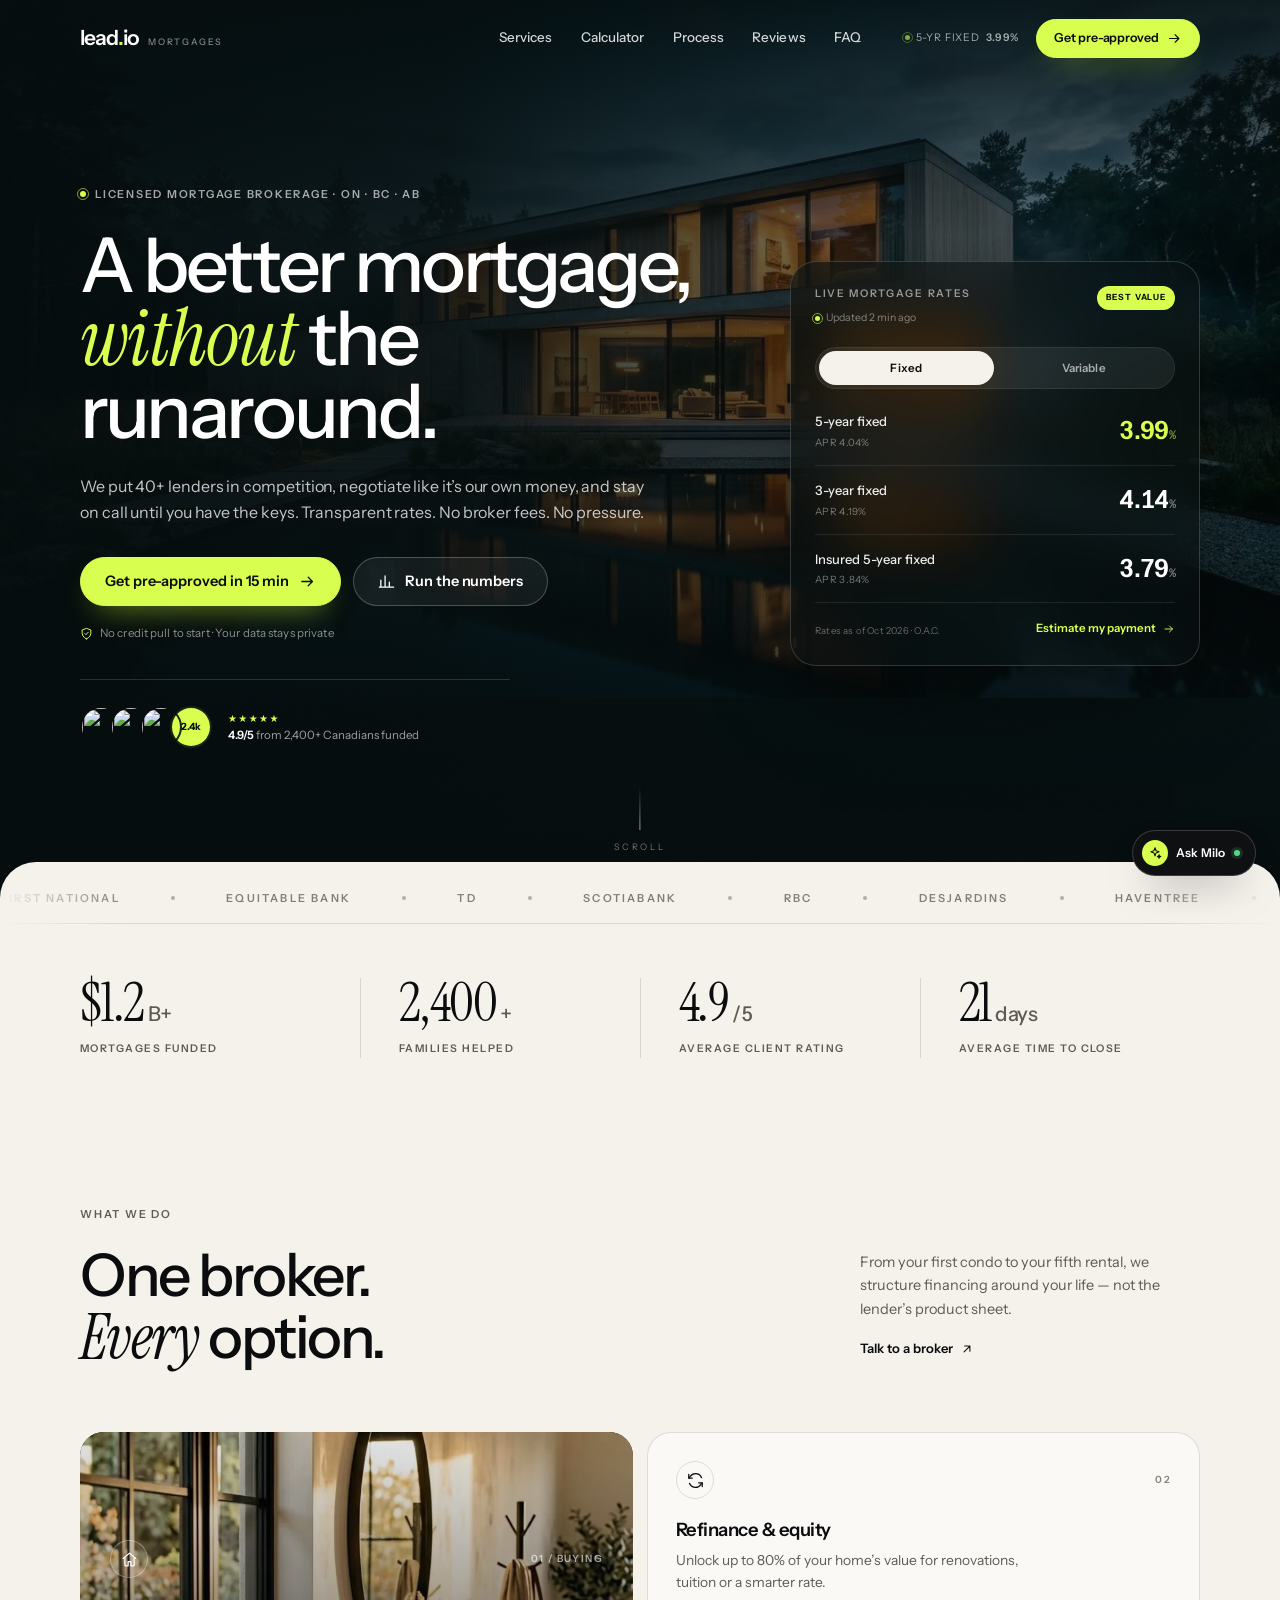
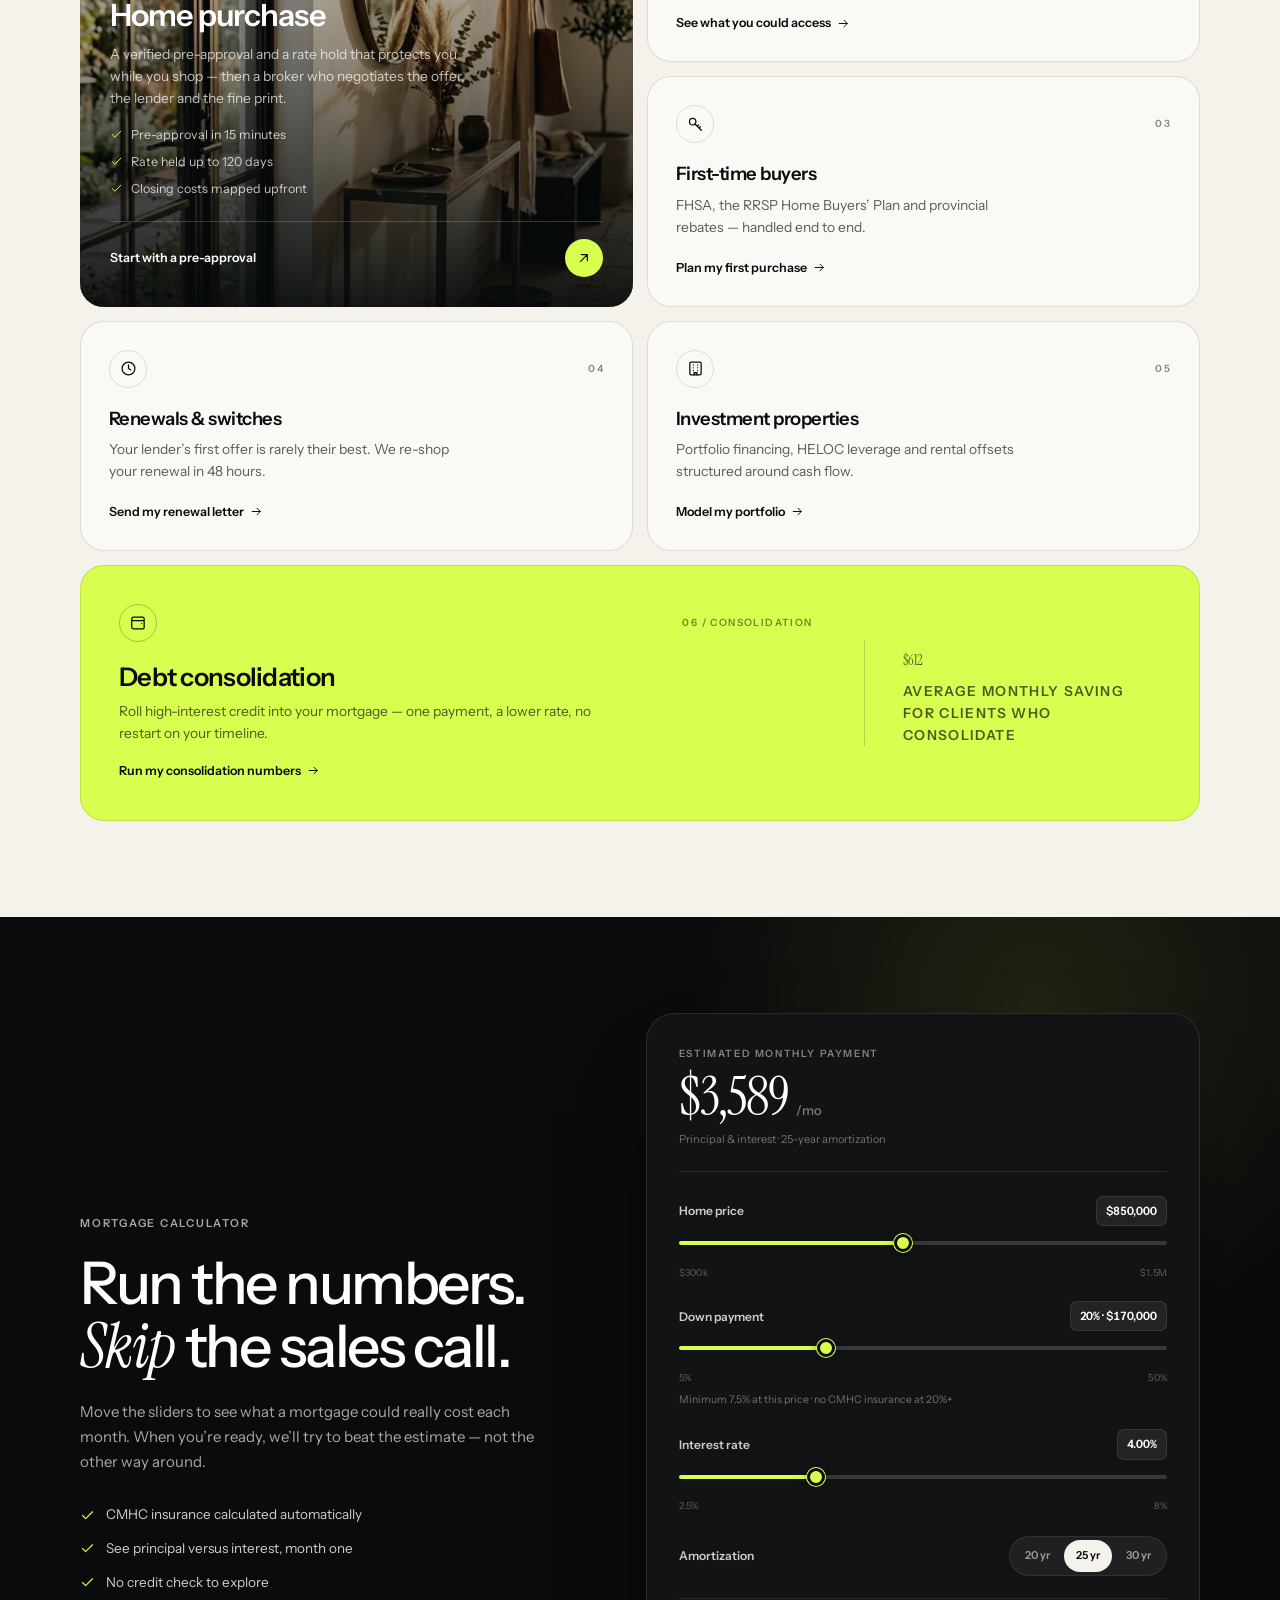
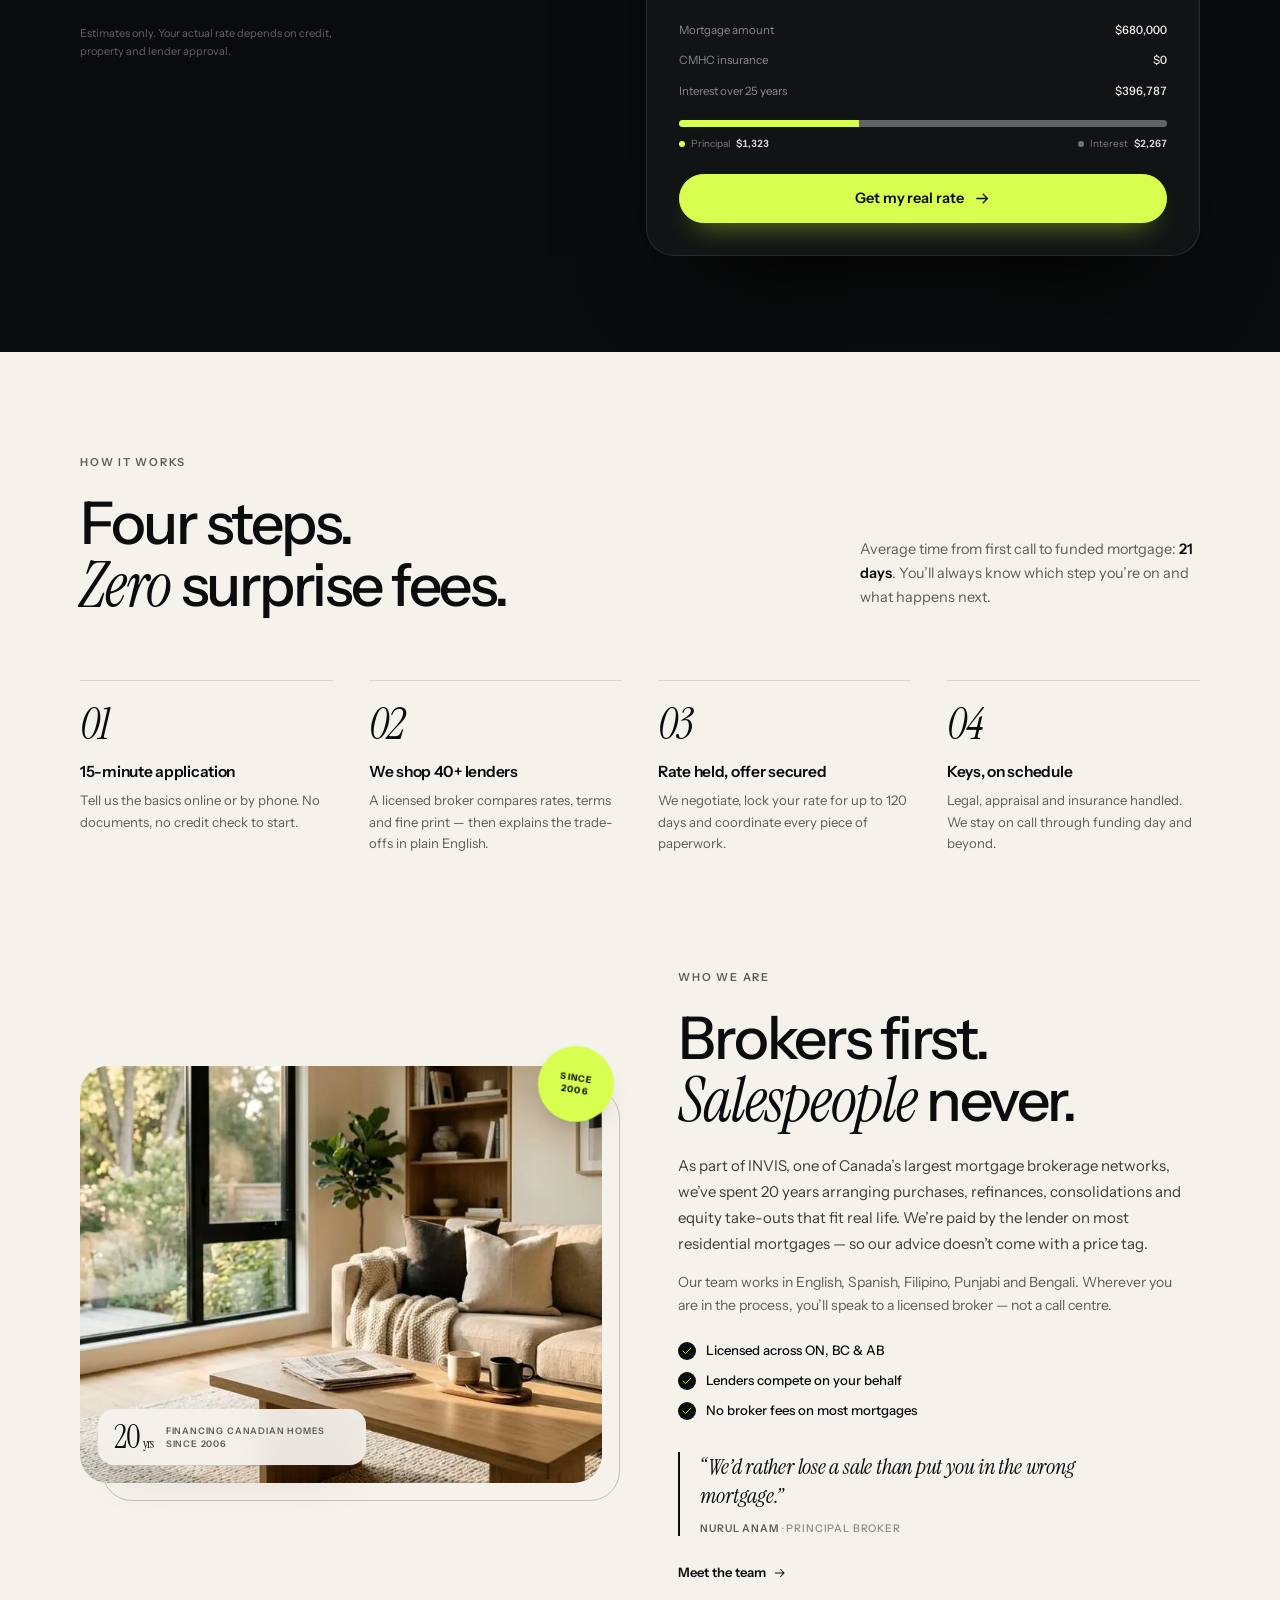
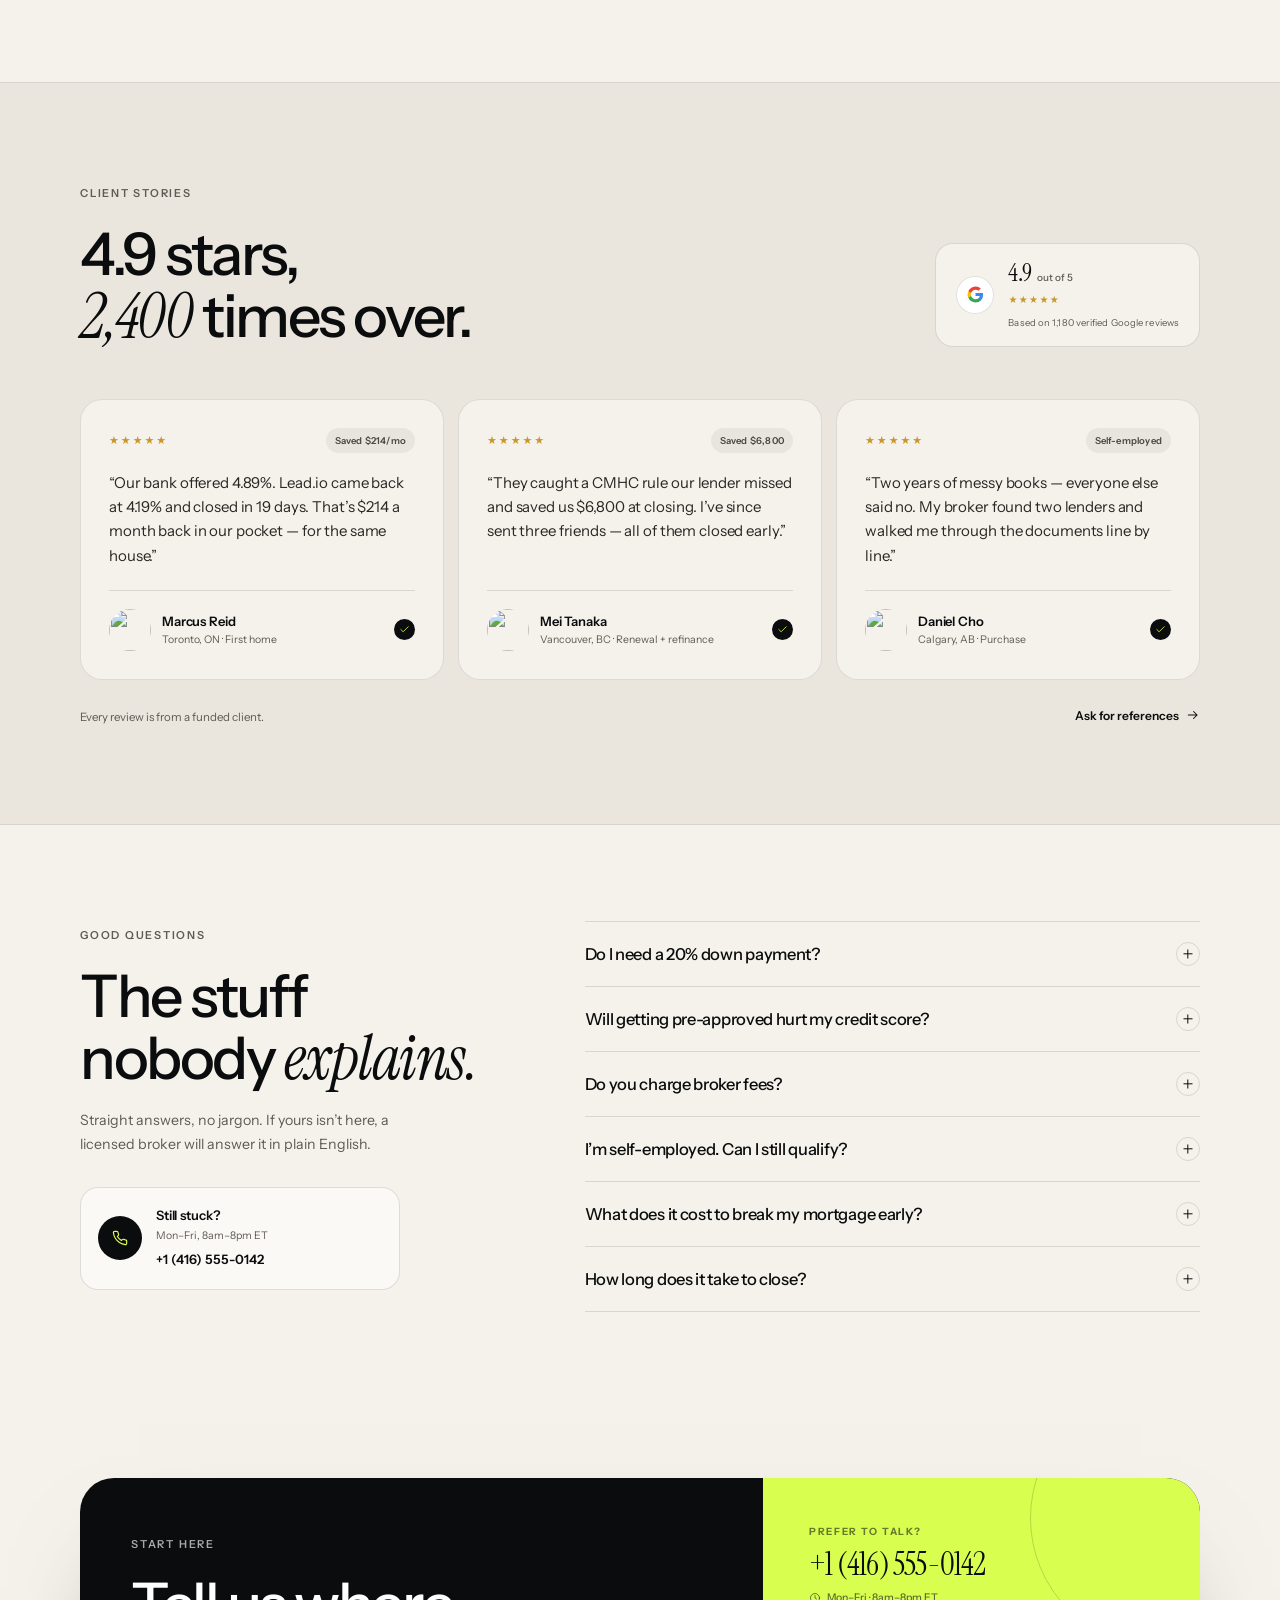
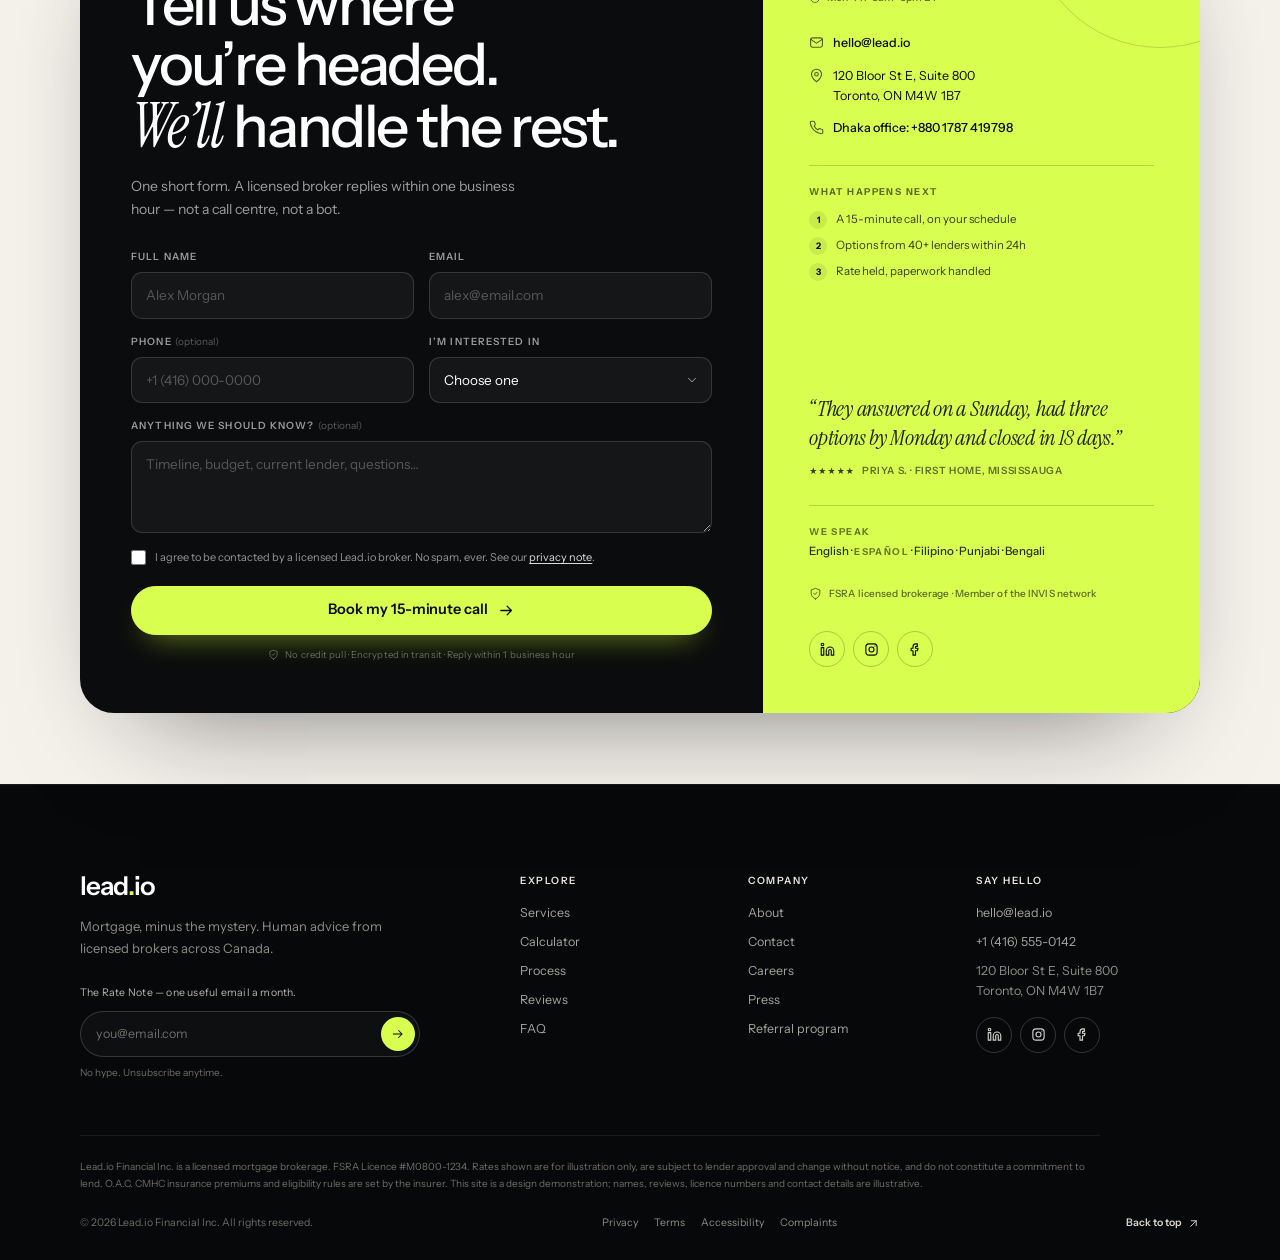
==== index.html @ e220468b "Redesign landing page for 2026 and rewrite content Rebuild the mortgage landing page from scratch, r" ====
<!DOCTYPE html>
<html lang="en-CA" class="no-js">
  <head>
    <meta charset="utf-8">
    <meta name="viewport" content="width=device-width, initial-scale=1, viewport-fit=cover">
    <meta name="color-scheme" content="light">
    <title>Lead.io — Mortgage, minus the mystery | Licensed Canadian Mortgage Brokers</title>
    <meta name="description" content="Compare 40+ lenders in minutes. Transparent mortgage rates from 3.79%, 15-minute pre-approvals and licensed brokers who actually answer the phone. O.A.C.">
    <meta name="author" content="Nurul Anam">
    <meta name="theme-color" content="#0B0C0D">
    <link rel="canonical" href="https://lead.io/">

    <meta property="og:type" content="website">
    <meta property="og:site_name" content="Lead.io">
    <meta property="og:title" content="Lead.io — Mortgage, minus the mystery">
    <meta property="og:description" content="Transparent rates, 15-minute pre-approvals and a real human on call. Compare 40+ Canadian lenders with Lead.io.">
    <meta property="og:url" content="https://lead.io/">
    <meta property="og:image" content="https://lead.io/assets/img/hero-home.jpg">
    <meta property="og:image:alt" content="A modern home at dusk, glowing from within">
    <meta property="og:locale" content="en_CA">
    <meta name="twitter:card" content="summary_large_image">
    <meta name="twitter:title" content="Lead.io — Mortgage, minus the mystery">
    <meta name="twitter:description" content="Transparent rates, 15-minute pre-approvals and a real human on call.">
    <meta name="twitter:image" content="https://lead.io/assets/img/hero-home.jpg">

    <link rel="icon" href="assets/img/favicon.svg" type="image/svg+xml">
    <link rel="apple-touch-icon" href="assets/img/favicon.svg">

    <link rel="preload" href="assets/fonts/instrument-sans-var.woff2" as="font" type="font/woff2" crossorigin>
    <link rel="preload" href="assets/fonts/instrument-serif-italic.woff2" as="font" type="font/woff2" crossorigin>
    <link rel="preload" as="image" type="image/webp" href="assets/img/hero-home.webp" imagesrcset="assets/img/hero-home-900.webp 900w, assets/img/hero-home.webp 1408w" imagesizes="100vw">

    <link rel="stylesheet" href="assets/css/style.css">

    <script>document.documentElement.classList.replace('no-js', 'js');</script>

    <script type="application/ld+json">
      {
        "@context": "https://schema.org",
        "@type": "FinancialService",
        "name": "Lead.io",
        "description": "Licensed Canadian mortgage brokerage comparing 40+ lenders for purchases, refinances, renewals and debt consolidation.",
        "url": "https://lead.io/",
        "telephone": "+1-416-555-0142",
        "email": "hello@lead.io",
        "priceRange": "No broker fees on most residential mortgages",
        "address": {
          "@type": "PostalAddress",
          "streetAddress": "120 Bloor Street East, Suite 800",
          "addressLocality": "Toronto",
          "addressRegion": "ON",
          "postalCode": "M4W 1B7",
          "addressCountry": "CA"
        },
        "areaServed": ["Toronto", "Ontario", "British Columbia", "Alberta", "Canada"],
        "openingHours": "Mo-Fr 08:00-20:00"
      }
    </script>
  </head>

  <body id="top">
    <a class="skip-link" href="#main">Skip to content</a>

    <!-- ============ SVG SPRITE ============ -->
    <svg class="sprite" aria-hidden="true" focusable="false" xmlns="http://www.w3.org/2000/svg">
      <symbol id="i-arrow" viewBox="0 0 24 24"><path d="M4 12h15M13 6l6 6-6 6"/></symbol>
      <symbol id="i-arrow-up" viewBox="0 0 24 24"><path d="M7 17 17 7M8 7h9v9"/></symbol>
      <symbol id="i-check" viewBox="0 0 24 24"><path d="m20 6-11 11-5-5"/></symbol>
      <symbol id="i-chevron" viewBox="0 0 24 24"><path d="m6 9 6 6 6-6"/></symbol>
      <symbol id="i-phone" viewBox="0 0 24 24"><path d="M22 16.9v3a2 2 0 0 1-2.2 2 19.8 19.8 0 0 1-8.6-3.1 19.5 19.5 0 0 1-6-6A19.8 19.8 0 0 1 2.1 4.2 2 2 0 0 1 4.1 2h3a2 2 0 0 1 2 1.7c.1.9.4 1.8.7 2.7a2 2 0 0 1-.5 2.1L8.1 9.7a16 16 0 0 0 6 6l1.2-1.2a2 2 0 0 1 2.1-.5c.9.3 1.8.6 2.7.7a2 2 0 0 1 1.9 2.2Z"/></symbol>
      <symbol id="i-mail" viewBox="0 0 24 24"><rect x="2.5" y="4.5" width="19" height="15" rx="3"/><path d="m3 7 8.1 5.6a1.6 1.6 0 0 0 1.8 0L21 7"/></symbol>
      <symbol id="i-pin" viewBox="0 0 24 24"><path d="M20 10c0 6-8 12-8 12S4 16 4 10a8 8 0 0 1 16 0Z"/><circle cx="12" cy="10" r="2.8"/></symbol>
      <symbol id="i-clock" viewBox="0 0 24 24"><circle cx="12" cy="12" r="9"/><path d="M12 7v5l3.2 2"/></symbol>
      <symbol id="i-home" viewBox="0 0 24 24"><path d="M3 10.5 12 3l9 7.5"/><path d="M5.5 9.5V20a1 1 0 0 0 1 1H10v-6h4v6h3.5a1 1 0 0 0 1-1V9.5"/></symbol>
      <symbol id="i-refresh" viewBox="0 0 24 24"><path d="M20.5 8A9 9 0 0 0 4.6 6.2L2.5 8.5"/><path d="M2.5 3.5v5h5"/><path d="M3.5 16a9 9 0 0 0 15.9 1.8l2.1-2.3"/><path d="M21.5 20.5v-5h-5"/></symbol>
      <symbol id="i-key" viewBox="0 0 24 24"><circle cx="8" cy="8" r="4.5"/><path d="m11.2 11.2 9 9M17 17l2-2M14.5 14.5l2-2"/></symbol>
      <symbol id="i-chart" viewBox="0 0 24 24"><path d="M4 20V10M10 20V4M16 20v-7M22 20H2"/></symbol>
      <symbol id="i-shield" viewBox="0 0 24 24"><path d="M12 22s8-3.5 8-10V5.5L12 2.5 4 5.5V12c0 6.5 8 10 8 10Z"/><path d="m8.8 11.8 2.2 2.2 4.2-4.4"/></symbol>
      <symbol id="i-wallet" viewBox="0 0 24 24"><path d="M20 8V6.5a2 2 0 0 0-2-2H5a2.5 2.5 0 0 0 0 5h15v9.5a2 2 0 0 1-2 2H5a2.5 2.5 0 0 1-2.5-2.5v-12"/><path d="M16.5 13.5h.01"/></symbol>
      <symbol id="i-building" viewBox="0 0 24 24"><rect x="4" y="3" width="16" height="18" rx="2"/><path d="M9 7h.01M15 7h.01M9 11h.01M15 11h.01M9 15h.01M15 15h.01M10 21v-3h4v3"/></symbol>
      <symbol id="i-sparkle" viewBox="0 0 24 24"><path d="m12 3 1.9 5.1L19 10l-5.1 1.9L12 17l-1.9-5.1L5 10l5.1-1.9L12 3Z"/><path d="m19 15 .8 2.2L22 18l-2.2.8L19 21l-.8-2.2L16 18l2.2-.8L19 15Z"/></symbol>
      <symbol id="i-close" viewBox="0 0 24 24"><path d="M18 6 6 18M6 6l12 12"/></symbol>
      <symbol id="i-send" viewBox="0 0 24 24"><path d="M21.5 2.5 11 13"/><path d="M21.5 2.5 15 21.5l-4-8.5-8.5-4 19-6.5Z"/></symbol>
      <symbol id="i-star" viewBox="0 0 24 24"><path d="m12 2.6 2.9 5.9 6.5.9-4.7 4.6 1.1 6.5-5.8-3.1-5.8 3.1 1.1-6.5-4.7-4.6 6.5-.9L12 2.6Z"/></symbol>
      <symbol id="i-users" viewBox="0 0 24 24"><path d="M16 21v-2a4 4 0 0 0-4-4H6a4 4 0 0 0-4 4v2"/><circle cx="9" cy="7" r="4"/><path d="M22 21v-2a4 4 0 0 0-3-3.9M16 3.1a4 4 0 0 1 0 7.8"/></symbol>
      <symbol id="i-google" viewBox="0 0 24 24"><path fill="#4285F4" stroke="none" d="M21.6 12.2c0-.7-.06-1.4-.18-2H12v3.8h5.4a4.6 4.6 0 0 1-2 3v2.5h3.2c1.9-1.7 3-4.3 3-7.3Z"/><path fill="#34A853" stroke="none" d="M12 22c2.7 0 5-.9 6.6-2.5l-3.2-2.5c-.9.6-2 1-3.4 1-2.6 0-4.8-1.8-5.6-4.1H3.1v2.6A10 10 0 0 0 12 22Z"/><path fill="#FBBC05" stroke="none" d="M6.4 13.9a6 6 0 0 1 0-3.8V7.5H3.1a10 10 0 0 0 0 9l3.3-2.6Z"/><path fill="#EA4335" stroke="none" d="M12 5.9c1.5 0 2.8.5 3.8 1.5l2.9-2.9A10 10 0 0 0 3.1 7.5l3.3 2.6C7.2 7.7 9.4 5.9 12 5.9Z"/></symbol>
      <symbol id="i-facebook" viewBox="0 0 24 24"><path d="M15 3h-2.5A4.5 4.5 0 0 0 8 7.5V10H5v4h3v7h4v-7h3l1-4h-4V7.5a.5.5 0 0 1 .5-.5H15V3Z"/></symbol>
      <symbol id="i-instagram" viewBox="0 0 24 24"><rect x="3" y="3" width="18" height="18" rx="5"/><circle cx="12" cy="12" r="4"/><path d="M17.5 6.5h.01"/></symbol>
      <symbol id="i-linkedin" viewBox="0 0 24 24"><path d="M16 8a6 6 0 0 1 6 6v7h-4v-7a2 2 0 0 0-4 0v7h-4v-7a6 6 0 0 1 6-6Z"/><rect x="2" y="9" width="4" height="12"/><circle cx="4" cy="4" r="2"/></symbol>
    </svg>

    <!-- ============ HEADER / NAV ============ -->
    <header class="site-header" data-header>
      <div class="scroll-progress" aria-hidden="true"><span data-progress></span></div>
      <nav class="nav container" aria-label="Primary navigation">
        <a class="brand" href="#top" aria-label="Lead.io — home">
          <span class="brand-word">lead<span class="brand-dot">.</span>io</span>
          <span class="brand-tag">mortgages</span>
        </a>

        <button class="nav-toggle" type="button" aria-expanded="false" aria-controls="nav-menu" aria-label="Open menu" data-nav-toggle>
          <span></span><span></span>
        </button>

        <div class="nav-menu" id="nav-menu" data-nav-menu>
          <ul class="nav-links">
            <li><a href="#services">Services</a></li>
            <li><a href="#calculator">Calculator</a></li>
            <li><a href="#process">Process</a></li>
            <li><a href="#reviews">Reviews</a></li>
            <li><a href="#faq">FAQ</a></li>
          </ul>

          <div class="nav-actions">
            <p class="nav-rate"><span class="pulse-dot" aria-hidden="true"></span> 5-yr fixed <strong>3.99%</strong></p>
            <a class="btn btn-primary btn-sm" href="#contact">
              Get pre-approved
              <svg class="icon" aria-hidden="true"><use href="#i-arrow"></use></svg>
            </a>
          </div>
        </div>
      </nav>
    </header>

    <main id="main">
      <!-- ============ HERO ============ -->
      <section class="hero" aria-labelledby="hero-title">
        <div class="hero-media" aria-hidden="true">
          <picture>
            <source type="image/webp" srcset="assets/img/hero-home-900.webp 900w, assets/img/hero-home.webp 1408w" sizes="100vw">
            <img src="assets/img/hero-home.jpg" srcset="assets/img/hero-home-900.jpg 900w, assets/img/hero-home.jpg 1408w" sizes="100vw" alt="" width="1408" height="768" fetchpriority="high" decoding="async">
          </picture>
        </div>
        <div class="hero-veil" aria-hidden="true"></div>

        <div class="container hero-grid">
          <div class="hero-copy">
            <p class="eyebrow eyebrow-light reveal">
              <span class="pulse-dot" aria-hidden="true"></span>
              Licensed mortgage brokerage · ON · BC · AB
            </p>

            <h1 class="display reveal" id="hero-title" style="--d:60ms">
              A better mortgage,<br>
              <em>without</em> the runaround.
            </h1>

            <p class="hero-sub reveal" style="--d:140ms">
              We put 40+ lenders in competition, negotiate like it’s our own money, and stay on
              call until you have the keys. Transparent rates. No broker fees. No pressure.
            </p>

            <div class="hero-actions reveal" style="--d:200ms">
              <a class="btn btn-primary" href="#contact">
                Get pre-approved in 15 min
                <svg class="icon" aria-hidden="true"><use href="#i-arrow"></use></svg>
              </a>
              <a class="btn btn-ghost" href="#calculator">
                <svg class="icon" aria-hidden="true"><use href="#i-chart"></use></svg>
                Run the numbers
              </a>
            </div>

            <p class="hero-note reveal" style="--d:240ms">
              <svg class="icon" aria-hidden="true"><use href="#i-shield"></use></svg>
              No credit pull to start · Your data stays private
            </p>

            <div class="hero-trust reveal" style="--d:300ms">
              <div class="avatar-stack" aria-hidden="true">
                <img src="assets/img/testimonial-1.jpg" alt="" width="44" height="44" loading="lazy" decoding="async">
                <img src="assets/img/testimonial-2.jpg" alt="" width="44" height="44" loading="lazy" decoding="async">
                <img src="assets/img/testimonial-4.jpg" alt="" width="44" height="44" loading="lazy" decoding="async">
                <span class="avatar-count">2.4k</span>
              </div>
              <div class="hero-trust-text">
                <span class="stars" role="img" aria-label="Rated 4.9 out of 5 stars">★★★★★</span>
                <p><strong>4.9/5</strong> from 2,400+ Canadians funded</p>
              </div>
            </div>
          </div>

          <aside class="rate-card reveal" style="--d:260ms" aria-labelledby="rate-card-title">
            <div class="rate-card-head">
              <div>
                <p class="rate-kicker" id="rate-card-title">Live mortgage rates</p>
                <p class="rate-updated"><span class="pulse-dot" aria-hidden="true"></span> Updated 2 min ago</p>
              </div>
              <span class="rate-badge">Best value</span>
            </div>

            <div class="rate-tabs" role="group" aria-label="Choose rate type">
              <button class="rate-tab is-active" type="button" aria-pressed="true" data-rate-tab="fixed">Fixed</button>
              <button class="rate-tab" type="button" aria-pressed="false" data-rate-tab="variable">Variable</button>
            </div>

            <ul class="rate-list" data-rate-list>
              <li class="is-best">
                <span class="rate-term">
                  <span data-term>5-year fixed</span>
                  <span class="rate-apr" data-apr>APR 4.04%</span>
                </span>
                <span class="rate-value"><span data-rate>3.99</span><small>%</small></span>
              </li>
              <li>
                <span class="rate-term">
                  <span data-term>3-year fixed</span>
                  <span class="rate-apr" data-apr>APR 4.19%</span>
                </span>
                <span class="rate-value"><span data-rate>4.14</span><small>%</small></span>
              </li>
              <li>
                <span class="rate-term">
                  <span data-term>Insured 5-year fixed</span>
                  <span class="rate-apr" data-apr>APR 3.84%</span>
                </span>
                <span class="rate-value"><span data-rate>3.79</span><small>%</small></span>
              </li>
            </ul>

            <div class="rate-card-foot">
              <p>Rates as of Oct 2026 · O.A.C.</p>
              <a class="link-arrow" href="#calculator">
                Estimate my payment
                <svg class="icon" aria-hidden="true"><use href="#i-arrow"></use></svg>
              </a>
            </div>
          </aside>
        </div>

        <a class="scroll-cue" href="#trust" aria-label="Scroll to explore">
          <span class="scroll-cue-line" aria-hidden="true"></span>
          <span>Scroll</span>
        </a>
      </section>

      <!-- ============ TRUST / LENDERS / STATS ============ -->
      <section class="trust-band" id="trust" aria-label="Trusted lending partners and results">
        <div class="lender-marquee">
          <div class="marquee-track" aria-hidden="true">
            <span>First National</span><i></i>
            <span>Equitable Bank</span><i></i>
            <span>TD</span><i></i>
            <span>Scotiabank</span><i></i>
            <span>RBC</span><i></i>
            <span>Desjardins</span><i></i>
            <span>Haventree</span><i></i>
            <span>Meridian</span><i></i>
            <span>First National</span><i></i>
            <span>Equitable Bank</span><i></i>
            <span>TD</span><i></i>
            <span>Scotiabank</span><i></i>
            <span>RBC</span><i></i>
            <span>Desjardins</span><i></i>
            <span>Haventree</span><i></i>
            <span>Meridian</span><i></i>
          </div>
          <p class="sr-only">Lending partners include First National, Equitable Bank, TD, Scotiabank, RBC, Desjardins, Haventree and Meridian.</p>
        </div>

        <div class="container stat-grid">
          <div class="stat reveal">
            <p class="stat-value"><span data-count="1.2" data-decimals="1" data-prefix="$">$1.2</span><span class="stat-suffix">B+</span></p>
            <p class="stat-label">Mortgages funded</p>
          </div>
          <div class="stat reveal" style="--d:80ms">
            <p class="stat-value"><span data-count="2400" data-prefix="">2,400</span><span class="stat-suffix">+</span></p>
            <p class="stat-label">Families helped</p>
          </div>
          <div class="stat reveal" style="--d:160ms">
            <p class="stat-value"><span data-count="4.9" data-decimals="1">4.9</span><span class="stat-suffix">/5</span></p>
            <p class="stat-label">Average client rating</p>
          </div>
          <div class="stat reveal" style="--d:240ms">
            <p class="stat-value"><span data-count="21">21</span><span class="stat-suffix"> days</span></p>
            <p class="stat-label">Average time to close</p>
          </div>
        </div>
      </section>

      <!-- ============ SERVICES ============ -->
      <section class="section services" id="services" aria-labelledby="services-title">
        <div class="container">
          <div class="section-head">
            <div>
              <p class="eyebrow reveal">What we do</p>
              <h2 class="section-title reveal" id="services-title" style="--d:60ms">
                One broker.<br><em>Every</em> option.
              </h2>
            </div>
            <div class="section-aside reveal" style="--d:120ms">
              <p>
                From your first condo to your fifth rental, we structure financing around your
                life — not the lender’s product sheet.
              </p>
              <a class="link-arrow" href="#contact">
                Talk to a broker
                <svg class="icon" aria-hidden="true"><use href="#i-arrow-up"></use></svg>
              </a>
            </div>
          </div>

          <div class="bento">
            <article class="service service--feature reveal">
              <picture>
                <source type="image/webp" srcset="assets/img/service-purchase.webp">
                <img class="service-media" src="assets/img/service-purchase.jpg" alt="Sunlight falling across the entryway of a newly purchased home" width="900" height="1613" loading="lazy" decoding="async">
              </picture>
              <div class="service-shade" aria-hidden="true"></div>
              <div class="service-content">
                <div class="service-top">
                  <span class="service-icon"><svg class="icon" aria-hidden="true"><use href="#i-home"></use></svg></span>
                  <span class="service-num">01 / Buying</span>
                </div>
                <h3>Home purchase</h3>
                <p>
                  A verified pre-approval and a rate hold that protects you while you shop — then
                  a broker who negotiates the offer, the lender and the fine print.
                </p>
                <ul class="mini-list">
                  <li><svg class="icon" aria-hidden="true"><use href="#i-check"></use></svg> Pre-approval in 15 minutes</li>
                  <li><svg class="icon" aria-hidden="true"><use href="#i-check"></use></svg> Rate held up to 120 days</li>
                  <li><svg class="icon" aria-hidden="true"><use href="#i-check"></use></svg> Closing costs mapped upfront</li>
                </ul>
                <a class="service-cta" href="#contact">
                  Start with a pre-approval
                  <span class="round-arrow"><svg class="icon" aria-hidden="true"><use href="#i-arrow-up"></use></svg></span>
                </a>
              </div>
            </article>

            <article class="service reveal" style="--d:60ms">
              <div class="service-top">
                <span class="service-icon"><svg class="icon" aria-hidden="true"><use href="#i-refresh"></use></svg></span>
                <span class="service-num">02</span>
              </div>
              <h3>Refinance &amp; equity</h3>
              <p>Unlock up to 80% of your home’s value for renovations, tuition or a smarter rate.</p>
              <a class="service-link" href="#calculator">See what you could access <svg class="icon" aria-hidden="true"><use href="#i-arrow"></use></svg></a>
            </article>

            <article class="service reveal" style="--d:120ms">
              <div class="service-top">
                <span class="service-icon"><svg class="icon" aria-hidden="true"><use href="#i-key"></use></svg></span>
                <span class="service-num">03</span>
              </div>
              <h3>First-time buyers</h3>
              <p>FHSA, the RRSP Home Buyers’ Plan and provincial rebates — handled end to end.</p>
              <a class="service-link" href="#contact">Plan my first purchase <svg class="icon" aria-hidden="true"><use href="#i-arrow"></use></svg></a>
            </article>

            <article class="service reveal" style="--d:60ms">
              <div class="service-top">
                <span class="service-icon"><svg class="icon" aria-hidden="true"><use href="#i-clock"></use></svg></span>
                <span class="service-num">04</span>
              </div>
              <h3>Renewals &amp; switches</h3>
              <p>Your lender’s first offer is rarely their best. We re-shop your renewal in 48 hours.</p>
              <a class="service-link" href="#contact">Send my renewal letter <svg class="icon" aria-hidden="true"><use href="#i-arrow"></use></svg></a>
            </article>

            <article class="service reveal" style="--d:120ms">
              <div class="service-top">
                <span class="service-icon"><svg class="icon" aria-hidden="true"><use href="#i-building"></use></svg></span>
                <span class="service-num">05</span>
              </div>
              <h3>Investment properties</h3>
              <p>Portfolio financing, HELOC leverage and rental offsets structured around cash flow.</p>
              <a class="service-link" href="#contact">Model my portfolio <svg class="icon" aria-hidden="true"><use href="#i-arrow"></use></svg></a>
            </article>

            <article class="service service--accent reveal" style="--d:180ms">
              <div class="service-accent-main">
                <div class="service-top">
                  <span class="service-icon"><svg class="icon" aria-hidden="true"><use href="#i-wallet"></use></svg></span>
                  <span class="service-num">06 / Consolidation</span>
                </div>
                <h3>Debt consolidation</h3>
                <p>Roll high-interest credit into your mortgage — one payment, a lower rate, no restart on your timeline.</p>
                <a class="service-link" href="#calculator">Run my consolidation numbers <svg class="icon" aria-hidden="true"><use href="#i-arrow"></use></svg></a>
              </div>
              <div class="service-accent-stat">
                <p class="accent-stat-value">$612</p>
                <p class="accent-stat-label">Average monthly saving<br>for clients who consolidate</p>
              </div>
            </article>
          </div>
        </div>
      </section>

      <!-- ============ CALCULATOR ============ -->
      <section class="section calc-section" id="calculator" aria-labelledby="calc-title">
        <div class="container calc-grid">
          <div class="calc-copy">
            <p class="eyebrow eyebrow-light reveal">Mortgage calculator</p>
            <h2 class="section-title section-title--light reveal" id="calc-title" style="--d:60ms">
              Run the numbers.<br><em>Skip</em> the sales call.
            </h2>
            <p class="calc-intro reveal" style="--d:120ms">
              Move the sliders to see what a mortgage could really cost each month. When you’re
              ready, we’ll try to beat the estimate — not the other way around.
            </p>

            <ul class="calc-points reveal" style="--d:180ms">
              <li><svg class="icon" aria-hidden="true"><use href="#i-check"></use></svg> CMHC insurance calculated automatically</li>
              <li><svg class="icon" aria-hidden="true"><use href="#i-check"></use></svg> See principal versus interest, month one</li>
              <li><svg class="icon" aria-hidden="true"><use href="#i-check"></use></svg> No credit check to explore</li>
            </ul>

            <p class="calc-fineprint reveal" style="--d:240ms">
              Estimates only. Your actual rate depends on credit, property and lender approval.
            </p>
          </div>

          <div class="calc-card reveal" style="--d:140ms">
            <div class="calc-result">
              <p class="calc-result-label">Estimated monthly payment</p>
              <p class="calc-result-value"><span id="payment-out">$3,611</span><small>/mo</small></p>
              <p class="calc-result-note" id="payment-note">Principal &amp; interest · 25-year amortization</p>
            </div>

            <div class="calc-controls">
              <div class="field-range">
                <div class="range-head">
                  <label for="calc-price">Home price</label>
                  <output id="price-out" for="calc-price">$850,000</output>
                </div>
                <input type="range" id="calc-price" min="300000" max="1500000" step="5000" value="850000" data-calc-price>
                <div class="range-scale"><span>$300k</span><span>$1.5M</span></div>
              </div>

              <div class="field-range">
                <div class="range-head">
                  <label for="calc-down">Down payment</label>
                  <output id="down-out" for="calc-down">20% · $170,000</output>
                </div>
                <input type="range" id="calc-down" min="5" max="50" step="0.5" value="20" data-calc-down>
                <div class="range-scale"><span>5%</span><span>50%</span></div>
                <p class="range-hint" id="down-hint">20% down means no CMHC insurance.</p>
              </div>

              <div class="field-range">
                <div class="range-head">
                  <label for="calc-rate">Interest rate</label>
                  <output id="rate-out" for="calc-rate">3.99%</output>
                </div>
                <input type="range" id="calc-rate" min="2.5" max="8" step="0.05" value="3.99" data-calc-rate>
                <div class="range-scale"><span>2.5%</span><span>8%</span></div>
              </div>

              <div class="field-toggle">
                <span class="field-toggle-label" id="amort-label">Amortization</span>
                <div class="amort-group" role="group" aria-labelledby="amort-label">
                  <button type="button" class="amort-btn" data-years="20" aria-pressed="false">20 yr</button>
                  <button type="button" class="amort-btn is-active" data-years="25" aria-pressed="true">25 yr</button>
                  <button type="button" class="amort-btn" data-years="30" aria-pressed="false">30 yr</button>
                </div>
              </div>
            </div>

            <div class="calc-breakdown">
              <div class="breakdown-row"><span>Mortgage amount</span><strong id="loan-out">$680,000</strong></div>
              <div class="breakdown-row"><span>CMHC insurance</span><strong id="cmhc-out">$0</strong></div>
              <div class="breakdown-row"><span>Interest over <span id="term-out">25</span> years</span><strong id="interest-out">$391,000</strong></div>

              <div class="split-bar" aria-hidden="true">
                <span class="split-principal" id="bar-principal"></span>
                <span class="split-interest" id="bar-interest"></span>
              </div>
              <div class="split-legend">
                <span><i class="dot-principal"></i> Principal <strong id="principal-out">$1,350</strong></span>
                <span><i class="dot-interest"></i> Interest <strong id="interest-month-out">$2,261</strong></span>
              </div>
            </div>

            <a class="btn btn-primary btn-block" href="#contact">
              Get my real rate
              <svg class="icon" aria-hidden="true"><use href="#i-arrow"></use></svg>
            </a>
          </div>
        </div>
      </section>

      <!-- ============ PROCESS ============ -->
      <section class="section process" id="process" aria-labelledby="process-title">
        <div class="container">
          <div class="section-head">
            <div>
              <p class="eyebrow reveal">How it works</p>
              <h2 class="section-title reveal" id="process-title" style="--d:60ms">
                Four steps.<br><em>Zero</em> surprise fees.
              </h2>
            </div>
            <div class="section-aside reveal" style="--d:120ms">
              <p>
                Average time from first call to funded mortgage: <strong>21 days</strong>. You’ll
                always know which step you’re on and what happens next.
              </p>
            </div>
          </div>

          <ol class="process-grid">
            <li class="step reveal">
              <span class="step-num">01</span>
              <h3>15-minute application</h3>
              <p>Tell us the basics online or by phone. No documents, no credit check to start.</p>
            </li>
            <li class="step reveal" style="--d:80ms">
              <span class="step-num">02</span>
              <h3>We shop 40+ lenders</h3>
              <p>A licensed broker compares rates, terms and fine print — then explains the trade-offs in plain English.</p>
            </li>
            <li class="step reveal" style="--d:160ms">
              <span class="step-num">03</span>
              <h3>Rate held, offer secured</h3>
              <p>We negotiate, lock your rate for up to 120 days and coordinate every piece of paperwork.</p>
            </li>
            <li class="step reveal" style="--d:240ms">
              <span class="step-num">04</span>
              <h3>Keys, on schedule</h3>
              <p>Legal, appraisal and insurance handled. We stay on call through funding day and beyond.</p>
            </li>
          </ol>
        </div>
      </section>

      <!-- ============ ABOUT ============ -->
      <section class="section about" id="about" aria-labelledby="about-title">
        <div class="container about-grid">
          <div class="about-media reveal">
            <picture>
              <source type="image/webp" srcset="assets/img/about-family.webp">
              <img src="assets/img/about-family.jpg" alt="A sunlit living room in a Canadian home" width="1000" height="546" loading="lazy" decoding="async">
            </picture>
            <div class="about-badge">
              <span class="about-badge-value">20<small>yrs</small></span>
              <span class="about-badge-label">Financing Canadian homes since 2006</span>
            </div>
            <span class="about-seal">Since<br>2006</span>
          </div>

          <div class="about-copy">
            <p class="eyebrow reveal">Who we are</p>
            <h2 class="section-title reveal" id="about-title" style="--d:60ms">
              Brokers first.<br><em>Salespeople</em> never.
            </h2>
            <p class="about-lead reveal" style="--d:120ms">
              As part of INVIS, one of Canada’s largest mortgage brokerage networks, we’ve spent
              20 years arranging purchases, refinances, consolidations and equity take-outs that
              fit real life. We’re paid by the lender on most residential mortgages — so our
              advice doesn’t come with a price tag.
            </p>
            <p class="reveal" style="--d:160ms">
              Our team works in English, Spanish, Filipino, Punjabi and Bengali. Wherever you are
              in the process, you’ll speak to a licensed broker — not a call centre.
            </p>

            <ul class="about-list reveal" style="--d:200ms">
              <li><svg class="icon" aria-hidden="true"><use href="#i-check"></use></svg> Licensed across ON, BC &amp; AB</li>
              <li><svg class="icon" aria-hidden="true"><use href="#i-check"></use></svg> Lenders compete on your behalf</li>
              <li><svg class="icon" aria-hidden="true"><use href="#i-check"></use></svg> No broker fees on most mortgages</li>
            </ul>

            <blockquote class="about-quote reveal" style="--d:240ms">
              “We’d rather lose a sale than put you in the wrong mortgage.”
              <footer>Nurul Anam <span>· Principal Broker</span></footer>
            </blockquote>

            <a class="link-arrow reveal" href="#contact" style="--d:280ms">
              Meet the team
              <svg class="icon" aria-hidden="true"><use href="#i-arrow"></use></svg>
            </a>
          </div>
        </div>
      </section>

      <!-- ============ TESTIMONIALS ============ -->
      <section class="section reviews" id="reviews" aria-labelledby="reviews-title">
        <div class="container">
          <div class="reviews-head">
            <div>
              <p class="eyebrow reveal">Client stories</p>
              <h2 class="section-title reveal" id="reviews-title" style="--d:60ms">
                4.9 stars,<br><em>2,400</em> times over.
              </h2>
            </div>

            <div class="rating-card reveal" style="--d:120ms">
              <span class="rating-google" aria-hidden="true"><svg class="icon icon-fill"><use href="#i-google"></use></svg></span>
              <div>
                <p class="rating-score">4.9 <span>out of 5</span></p>
                <span class="stars stars--gold" role="img" aria-label="Rated 4.9 out of 5 stars">★★★★★</span>
                <p class="rating-meta">Based on 1,180 verified Google reviews</p>
              </div>
            </div>
          </div>

          <div class="review-grid">
            <figure class="review reveal">
              <div class="review-top">
                <span class="stars stars--gold" role="img" aria-label="5 out of 5 stars">★★★★★</span>
                <span class="review-chip">Saved $214/mo</span>
              </div>
              <blockquote>
                “Our bank offered 4.89%. Lead.io came back at 4.19% and closed in 19 days. That’s
                $214 a month back in our pocket — for the same house.”
              </blockquote>
              <figcaption>
                <img src="assets/img/testimonial-1.jpg" alt="" width="48" height="48" loading="lazy" decoding="async">
                <div>
                  <p class="review-name">Marcus Reid</p>
                  <p class="review-meta">Toronto, ON · First home</p>
                </div>
                <span class="review-verified" title="Verified client">
                  <svg class="icon" aria-hidden="true"><use href="#i-check"></use></svg>
                </span>
              </figcaption>
            </figure>

            <figure class="review reveal" style="--d:80ms">
              <div class="review-top">
                <span class="stars stars--gold" role="img" aria-label="5 out of 5 stars">★★★★★</span>
                <span class="review-chip">Saved $6,800</span>
              </div>
              <blockquote>
                “They caught a CMHC rule our lender missed and saved us $6,800 at closing. I’ve
                since sent three friends — all of them closed early.”
              </blockquote>
              <figcaption>
                <img src="assets/img/testimonial-2.jpg" alt="" width="48" height="48" loading="lazy" decoding="async">
                <div>
                  <p class="review-name">Mei Tanaka</p>
                  <p class="review-meta">Vancouver, BC · Renewal + refinance</p>
                </div>
                <span class="review-verified" title="Verified client">
                  <svg class="icon" aria-hidden="true"><use href="#i-check"></use></svg>
                </span>
              </figcaption>
            </figure>

            <figure class="review reveal" style="--d:160ms">
              <div class="review-top">
                <span class="stars stars--gold" role="img" aria-label="5 out of 5 stars">★★★★★</span>
                <span class="review-chip">Self-employed</span>
              </div>
              <blockquote>
                “Two years of messy books — everyone else said no. My broker found two lenders and
                walked me through the documents line by line.”
              </blockquote>
              <figcaption>
                <img src="assets/img/testimonial-4.jpg" alt="" width="48" height="48" loading="lazy" decoding="async">
                <div>
                  <p class="review-name">Daniel Cho</p>
                  <p class="review-meta">Calgary, AB · Purchase</p>
                </div>
                <span class="review-verified" title="Verified client">
                  <svg class="icon" aria-hidden="true"><use href="#i-check"></use></svg>
                </span>
              </figcaption>
            </figure>
          </div>

          <p class="reviews-foot reveal">
            <span>Every review is from a funded client.</span>
            <a class="link-arrow" href="#contact">Ask for references <svg class="icon" aria-hidden="true"><use href="#i-arrow"></use></svg></a>
          </p>
        </div>
      </section>

      <!-- ============ FAQ ============ -->
      <section class="section faq" id="faq" aria-labelledby="faq-title">
        <div class="container faq-grid">
          <div class="faq-intro">
            <p class="eyebrow reveal">Good questions</p>
            <h2 class="section-title reveal" id="faq-title" style="--d:60ms">
              The stuff<br>nobody <em>explains.</em>
            </h2>
            <p class="reveal" style="--d:120ms">
              Straight answers, no jargon. If yours isn’t here, a licensed broker will answer it in
              plain English.
            </p>

            <div class="faq-help reveal" style="--d:180ms">
              <span class="round-arrow round-arrow--light"><svg class="icon" aria-hidden="true"><use href="#i-phone"></use></svg></span>
              <div>
                <p class="faq-help-title">Still stuck?</p>
                <p class="faq-help-meta">Mon–Fri, 8am–8pm ET</p>
                <a href="tel:+14165550142">+1 (416) 555-0142</a>
              </div>
            </div>
          </div>

          <div class="faq-list" data-faq>
            <div class="faq-item reveal">
              <h3>
                <button class="faq-q" type="button" aria-expanded="true" aria-controls="faq-a1" id="faq-q1">
                  Do I need a 20% down payment?
                  <span class="faq-icon" aria-hidden="true"></span>
                </button>
              </h3>
              <div class="faq-a" id="faq-a1" role="region" aria-labelledby="faq-q1">
                <div class="faq-a-inner">
                  <p>No. In Canada, the minimum is 5% on the first $500,000, 10% on the portion from $500,000 to $1.5M, and 20% above $1.5M. Put down less than 20% and your mortgage needs CMHC (or equivalent) insurance — we build that premium into your budget so there are no surprises.</p>
                </div>
              </div>
            </div>

            <div class="faq-item reveal" style="--d:50ms">
              <h3>
                <button class="faq-q" type="button" aria-expanded="true" aria-controls="faq-a2" id="faq-q2">
                  Will getting pre-approved hurt my credit score?
                  <span class="faq-icon" aria-hidden="true"></span>
                </button>
              </h3>
              <div class="faq-a" id="faq-a2" role="region" aria-labelledby="faq-q2">
                <div class="faq-a-inner">
                  <p>A pre-qualification is free and doesn’t touch your credit. A full pre-approval usually involves one credit check. We shop your file with multiple lenders inside a single inquiry window instead of scattering hard hits across weeks, which is how credit bureaus expect mortgage shopping to work.</p>
                </div>
              </div>
            </div>

            <div class="faq-item reveal" style="--d:100ms">
              <h3>
                <button class="faq-q" type="button" aria-expanded="true" aria-controls="faq-a3" id="faq-q3">
                  Do you charge broker fees?
                  <span class="faq-icon" aria-hidden="true"></span>
                </button>
              </h3>
              <div class="faq-a" id="faq-a3" role="region" aria-labelledby="faq-q3">
                <div class="faq-a-inner">
                  <p>On most residential mortgages, no — we’re compensated by the lender. If a fee ever applies (private lending, complex commercial files), you’ll see it in writing before we proceed. No surprises at signing.</p>
                </div>
              </div>
            </div>

            <div class="faq-item reveal" style="--d:150ms">
              <h3>
                <button class="faq-q" type="button" aria-expanded="true" aria-controls="faq-a4" id="faq-q4">
                  I’m self-employed. Can I still qualify?
                  <span class="faq-icon" aria-hidden="true"></span>
                </button>
              </h3>
              <div class="faq-a" id="faq-a4" role="region" aria-labelledby="faq-q4">
                <div class="faq-a-inner">
                  <p>Usually, yes. We work with lenders who accept business-for-self and stated-income programs. Bring your notices of assessment and 12–24 months of bank statements, and we’ll map the lenders most likely to say yes before you apply.</p>
                </div>
              </div>
            </div>

            <div class="faq-item reveal" style="--d:200ms">
              <h3>
                <button class="faq-q" type="button" aria-expanded="true" aria-controls="faq-a5" id="faq-q5">
                  What does it cost to break my mortgage early?
                  <span class="faq-icon" aria-hidden="true"></span>
                </button>
              </h3>
              <div class="faq-a" id="faq-a5" role="region" aria-labelledby="faq-q5">
                <div class="faq-a-inner">
                  <p>It depends on fixed versus variable and your lender’s interest-rate differential calculation. Send us your current statement and we’ll estimate the penalty before you commit — sometimes the switch still saves thousands over the remaining term.</p>
                </div>
              </div>
            </div>

            <div class="faq-item reveal" style="--d:250ms">
              <h3>
                <button class="faq-q" type="button" aria-expanded="true" aria-controls="faq-a6" id="faq-q6">
                  How long does it take to close?
                  <span class="faq-icon" aria-hidden="true"></span>
                </button>
              </h3>
              <div class="faq-a" id="faq-a6" role="region" aria-labelledby="faq-q6">
                <div class="faq-a-inner">
                  <p>Our average is 21 days from application to funding; a straightforward purchase can move faster. A rate hold can protect you for up to 120 days while you shop for the right property.</p>
                </div>
              </div>
            </div>
          </div>
        </div>
      </section>

      <!-- ============ CONTACT ============ -->
      <section class="section contact" id="contact" aria-labelledby="contact-title">
        <div class="container">
          <div class="contact-card">
            <div class="contact-form-wrap">
              <p class="eyebrow eyebrow-light reveal">Start here</p>
              <h2 class="section-title section-title--light reveal" id="contact-title" style="--d:60ms">
                Tell us where you’re headed.<br><em>We’ll</em> handle the rest.
              </h2>
              <p class="contact-sub reveal" style="--d:120ms">
                One short form. A licensed broker replies within one business hour — not a call
                centre, not a bot.
              </p>

              <form class="contact-form" id="contact-form" novalidate data-contact-form>
                <div class="form-grid">
                  <div class="form-field">
                    <label for="fullname">Full name</label>
                    <input type="text" id="fullname" name="fullname" autocomplete="name" placeholder="Alex Morgan" required>
                    <p class="field-error" id="fullname-error" data-error-for="fullname"></p>
                  </div>

                  <div class="form-field">
                    <label for="email">Email</label>
                    <input type="email" id="email" name="email" autocomplete="email" placeholder="alex@email.com" required>
                    <p class="field-error" id="email-error" data-error-for="email"></p>
                  </div>

                  <div class="form-field">
                    <label for="phone">Phone <span>(optional)</span></label>
                    <input type="tel" id="phone" name="phone" autocomplete="tel" placeholder="+1 (416) 000-0000">
                    <p class="field-error" id="phone-error" data-error-for="phone"></p>
                  </div>

                  <div class="form-field">
                    <label for="interest">I’m interested in</label>
                    <div class="select-wrap">
                      <select id="interest" name="interest" required>
                        <option value="" selected disabled>Choose one</option>
                        <option>Buying my first home</option>
                        <option>Buying a new home</option>
                        <option>Refinancing</option>
                        <option>Renewing or switching</option>
                        <option>Debt consolidation</option>
                        <option>Investment property</option>
                        <option>Something else</option>
                      </select>
                      <svg class="icon select-chevron" aria-hidden="true"><use href="#i-chevron"></use></svg>
                    </div>
                    <p class="field-error" id="interest-error" data-error-for="interest"></p>
                  </div>

                  <div class="form-field form-field--full">
                    <label for="message">Anything we should know? <span>(optional)</span></label>
                    <textarea id="message" name="message" rows="3" placeholder="Timeline, budget, current lender, questions…"></textarea>
                  </div>
                </div>

                <label class="consent">
                  <input type="checkbox" id="consent" name="consent" required>
                  <span>I agree to be contacted by a licensed Lead.io broker. No spam, ever. See our <a href="#footer">privacy note</a>.</span>
                </label>
                <p class="field-error" id="consent-error" data-error-for="consent"></p>

                <button class="btn btn-primary btn-block" type="submit">
                  Book my 15-minute call
                  <svg class="icon" aria-hidden="true"><use href="#i-arrow"></use></svg>
                </button>
                <p class="form-micro">
                  <svg class="icon" aria-hidden="true"><use href="#i-shield"></use></svg>
                  No credit pull · Encrypted in transit · Reply within 1 business hour
                </p>
              </form>

              <div class="form-success" id="form-success" role="status" aria-live="polite" hidden>
                <span class="success-mark"><svg class="icon" aria-hidden="true"><use href="#i-check"></use></svg></span>
                <h3>You’re in — talk soon.</h3>
                <p>Thanks for reaching out. A licensed broker will call or email within one business hour. Check your inbox for a confirmation.</p>
                <a class="link-arrow" href="#calculator">Explore payments while you wait <svg class="icon" aria-hidden="true"><use href="#i-arrow"></use></svg></a>
              </div>
            </div>

            <aside class="contact-info" aria-label="Contact details and next steps">
              <div>
                <p class="contact-info-kicker">Prefer to talk?</p>
                <a class="contact-phone" href="tel:+14165550142">+1 (416) 555-0142</a>
                <p class="contact-hours"><svg class="icon" aria-hidden="true"><use href="#i-clock"></use></svg> Mon–Fri · 8am–8pm ET</p>
              </div>

              <ul class="contact-details">
                <li>
                  <svg class="icon" aria-hidden="true"><use href="#i-mail"></use></svg>
                  <a href="mailto:hello@lead.io">hello@lead.io</a>
                </li>
                <li>
                  <svg class="icon" aria-hidden="true"><use href="#i-pin"></use></svg>
                  <span>120 Bloor St E, Suite 800<br>Toronto, ON M4W 1B7</span>
                </li>
                <li>
                  <svg class="icon" aria-hidden="true"><use href="#i-phone"></use></svg>
                  <a href="tel:+8801787419798">Dhaka office: +880 1787 419798</a>
                </li>
              </ul>

              <div class="contact-next">
                <p class="contact-next-title">What happens next</p>
                <ol>
                  <li><span>1</span> A 15-minute call, on your schedule</li>
                  <li><span>2</span> Options from 40+ lenders within 24h</li>
                  <li><span>3</span> Rate held, paperwork handled</li>
                </ol>
              </div>

              <figure class="contact-quote">
                <blockquote>“They answered on a Sunday, had three options by Monday and closed in 18 days.”</blockquote>
                <figcaption>
                  <span class="contact-quote-stars" aria-hidden="true">★★★★★</span>
                  Priya S. · First home, Mississauga
                </figcaption>
              </figure>

              <p class="contact-langs">
                <span>We speak</span>
                <strong>English · <span lang="es">Español</span> · Filipino · Punjabi · Bengali</strong>
              </p>

              <p class="contact-licence">
                <svg class="icon" aria-hidden="true"><use href="#i-shield"></use></svg>
                FSRA licensed brokerage · Member of the INVIS network
              </p>

              <div class="contact-social">
                <a href="#" aria-label="Lead.io on LinkedIn"><svg class="icon" aria-hidden="true"><use href="#i-linkedin"></use></svg></a>
                <a href="#" aria-label="Lead.io on Instagram"><svg class="icon" aria-hidden="true"><use href="#i-instagram"></use></svg></a>
                <a href="#" aria-label="Lead.io on Facebook"><svg class="icon" aria-hidden="true"><use href="#i-facebook"></use></svg></a>
              </div>
            </aside>
          </div>
        </div>
      </section>
    </main>

    <!-- ============ FOOTER ============ -->
    <footer class="footer" id="footer">
      <div class="container">
        <div class="footer-top">
          <div class="footer-brand">
            <a class="brand brand--footer" href="#top" aria-label="Lead.io — home">
              <span class="brand-word">lead<span class="brand-dot">.</span>io</span>
            </a>
            <p class="footer-tagline">Mortgage, minus the mystery. Human advice from licensed brokers across Canada.</p>

            <form class="newsletter" data-newsletter novalidate>
              <label class="newsletter-label" for="newsletter-email">The Rate Note — one useful email a month.</label>
              <div class="newsletter-row">
                <input type="email" id="newsletter-email" name="email" placeholder="you@email.com" autocomplete="email" required>
                <button class="newsletter-btn" type="submit" aria-label="Subscribe to The Rate Note">
                  <svg class="icon" aria-hidden="true"><use href="#i-arrow"></use></svg>
                </button>
              </div>
              <p class="newsletter-note" data-newsletter-note>No hype. Unsubscribe anytime.</p>
            </form>
          </div>

          <nav class="footer-col" aria-labelledby="footer-explore">
            <h3 id="footer-explore">Explore</h3>
            <ul>
              <li><a href="#services">Services</a></li>
              <li><a href="#calculator">Calculator</a></li>
              <li><a href="#process">Process</a></li>
              <li><a href="#reviews">Reviews</a></li>
              <li><a href="#faq">FAQ</a></li>
            </ul>
          </nav>

          <nav class="footer-col" aria-labelledby="footer-company">
            <h3 id="footer-company">Company</h3>
            <ul>
              <li><a href="#about">About</a></li>
              <li><a href="#contact">Contact</a></li>
              <li><a href="#">Careers</a></li>
              <li><a href="#">Press</a></li>
              <li><a href="#">Referral program</a></li>
            </ul>
          </nav>

          <div class="footer-col footer-col--contact">
            <h3>Say hello</h3>
            <ul>
              <li><a href="mailto:hello@lead.io">hello@lead.io</a></li>
              <li><a href="tel:+14165550142">+1 (416) 555-0142</a></li>
              <li>120 Bloor St E, Suite 800<br>Toronto, ON M4W 1B7</li>
            </ul>
            <div class="contact-social contact-social--footer">
              <a href="#" aria-label="Lead.io on LinkedIn"><svg class="icon" aria-hidden="true"><use href="#i-linkedin"></use></svg></a>
              <a href="#" aria-label="Lead.io on Instagram"><svg class="icon" aria-hidden="true"><use href="#i-instagram"></use></svg></a>
              <a href="#" aria-label="Lead.io on Facebook"><svg class="icon" aria-hidden="true"><use href="#i-facebook"></use></svg></a>
            </div>
          </div>
        </div>

        <p class="footer-disclaimer">
          Lead.io Financial Inc. is a licensed mortgage brokerage. FSRA Licence #M0800-1234.
          Rates shown are for illustration only, are subject to lender approval and change without
          notice, and do not constitute a commitment to lend. O.A.C. CMHC insurance premiums and
          eligibility rules are set by the insurer. This site is a design demonstration; names,
          reviews, licence numbers and contact details are illustrative.
        </p>

        <div class="footer-bottom">
          <p>© <span data-year>2026</span> Lead.io Financial Inc. All rights reserved.</p>
          <ul class="footer-legal">
            <li><a href="#">Privacy</a></li>
            <li><a href="#">Terms</a></li>
            <li><a href="#">Accessibility</a></li>
            <li><a href="#">Complaints</a></li>
          </ul>
          <a class="back-to-top" href="#top">
            Back to top
            <svg class="icon" aria-hidden="true"><use href="#i-arrow-up"></use></svg>
          </a>
        </div>
      </div>
    </footer>

    <!-- ============ CONCIERGE ============ -->
    <div class="concierge" data-concierge>
      <button class="concierge-launcher" type="button" aria-expanded="false" aria-controls="concierge-panel" data-concierge-launcher>
        <span class="concierge-launcher-icon"><svg class="icon" aria-hidden="true"><use href="#i-sparkle"></use></svg></span>
        <span>Ask Milo</span>
        <span class="concierge-status" aria-hidden="true"></span>
      </button>

      <section class="concierge-panel" id="concierge-panel" aria-label="Milo, the Lead.io concierge" hidden>
        <header class="concierge-head">
          <div class="concierge-avatar" aria-hidden="true">M</div>
          <div>
            <p class="concierge-name">Milo <span>· Lead.io concierge</span></p>
            <p class="concierge-role"><span class="pulse-dot" aria-hidden="true"></span> Answers instantly · humans in 15 min</p>
          </div>
          <button class="concierge-close" type="button" aria-label="Close chat" data-concierge-close>
            <svg class="icon" aria-hidden="true"><use href="#i-close"></use></svg>
          </button>
        </header>

        <div class="concierge-log" data-concierge-log aria-live="polite">
          <div class="msg msg--bot">
            <p>Hi, I’m Milo. Ask me about rates, down payments or what brokers cost — or jump straight to a human.</p>
          </div>
          <div class="concierge-chips" data-concierge-chips>
            <button type="button" data-question="minimum down payment">Minimum down payment?</button>
            <button type="button" data-question="will this hurt my credit">Will this hurt my credit?</button>
            <button type="button" data-question="broker fees">What do brokers cost?</button>
          </div>
        </div>

        <form class="concierge-form" data-concierge-form>
          <label class="sr-only" for="concierge-input">Ask Milo a question</label>
          <input type="text" id="concierge-input" placeholder="Ask about rates, buying, renewing…" autocomplete="off" data-concierge-input>
          <button type="submit" aria-label="Send message">
            <svg class="icon" aria-hidden="true"><use href="#i-send"></use></svg>
          </button>
        </form>

        <footer class="concierge-foot">
          <span>Assisted by AI. Backed by licensed brokers.</span>
          <a href="#contact" data-concierge-cta>Talk to a human</a>
        </footer>
      </section>
    </div>

    <script src="assets/js/main.js" defer></script>
  </body>
</html>
---- assets/css/style.css ----
/* ==========================================================================
   Lead.io — 2026 design system
   Type: Instrument Sans + Instrument Serif (self-hosted, OFL)
   Palette: ink / warm paper / acid lime / ember
   ========================================================================== */

/* ---------- Fonts ---------- */
@font-face {
  font-family: "Instrument Sans";
  src: url("../fonts/instrument-sans-var.woff2") format("woff2-variations");
  font-weight: 400 700;
  font-style: normal;
  font-display: swap;
}
@font-face {
  font-family: "Instrument Sans";
  src: url("../fonts/instrument-sans-var-italic.woff2") format("woff2-variations");
  font-weight: 400 700;
  font-style: italic;
  font-display: swap;
}
@font-face {
  font-family: "Instrument Serif";
  src: url("../fonts/instrument-serif.woff2") format("woff2");
  font-weight: 400;
  font-style: normal;
  font-display: swap;
}
@font-face {
  font-family: "Instrument Serif";
  src: url("../fonts/instrument-serif-italic.woff2") format("woff2");
  font-weight: 400;
  font-style: italic;
  font-display: swap;
}

/* ---------- Tokens ---------- */
:root {
  --ink: #0b0c0d;
  --ink-2: #121416;
  --ink-3: #1a1d20;
  --paper: #f5f2ec;
  --paper-2: #ebe6dd;
  --white: #fff;
  --lime: #d8ff4f;
  --lime-deep: #b9e326;
  --ember: #ff6a3d;
  --gold: #c9962b;
  --muted: #5e5b55;
  --muted-2: #8a867e;
  --line: rgba(11, 12, 13, 0.12);
  --line-strong: rgba(11, 12, 13, 0.22);
  --line-dark: rgba(255, 255, 255, 0.14);

  --font-sans: "Instrument Sans", ui-sans-serif, system-ui, -apple-system, "Segoe UI", Roboto, Helvetica, Arial, sans-serif;
  --font-serif: "Instrument Serif", ui-serif, Georgia, "Times New Roman", serif;

  --container: 1200px;
  --gutter: clamp(20px, 4vw, 40px);
  --radius: 24px;
  --radius-lg: clamp(24px, 3vw, 34px);
  --ease: cubic-bezier(0.22, 1, 0.36, 1);
  --ease-soft: cubic-bezier(0.4, 0, 0.2, 1);
  --shadow-lift: 0 26px 60px -34px rgba(11, 12, 13, 0.4);
  --nav-h: 76px;
}

/* ---------- Reset ---------- */
*,
*::before,
*::after {
  box-sizing: border-box;
}

html {
  -webkit-text-size-adjust: 100%;
  scroll-behavior: smooth;
}

body {
  margin: 0;
  background: var(--paper);
  color: var(--ink);
  font-family: var(--font-sans);
  font-size: 16px;
  line-height: 1.6;
  font-weight: 400;
  -webkit-font-smoothing: antialiased;
  -moz-osx-font-smoothing: grayscale;
  overflow-x: hidden;
}

body.nav-open {
  overflow: hidden;
}

h1, h2, h3, h4, p, figure, blockquote, ol, ul {
  margin: 0;
}

ul, ol {
  padding: 0;
  list-style: none;
}

img, picture, svg {
  display: block;
  max-width: 100%;
}

img {
  height: auto;
}

a {
  color: inherit;
  text-decoration: none;
}

button,
input,
select,
textarea {
  font: inherit;
  color: inherit;
}

button {
  cursor: pointer;
}

::selection {
  background: var(--lime);
  color: var(--ink);
}

:focus-visible {
  outline: 2px solid var(--lime-deep);
  outline-offset: 3px;
  border-radius: 4px;
}

.section--dark :focus-visible,
.calc-section :focus-visible,
.contact-card :focus-visible,
.concierge :focus-visible,
.footer :focus-visible {
  outline-color: var(--lime);
}

[hidden] {
  display: none !important;
}

.sr-only {
  position: absolute;
  width: 1px;
  height: 1px;
  padding: 0;
  margin: -1px;
  overflow: hidden;
  clip: rect(0 0 0 0);
  white-space: nowrap;
  border: 0;
}

.skip-link {
  position: fixed;
  top: 12px;
  left: 12px;
  z-index: 200;
  padding: 10px 16px;
  background: var(--lime);
  color: var(--ink);
  border-radius: 999px;
  font-size: 13px;
  font-weight: 600;
  transform: translateY(-160%);
  transition: transform 0.25s var(--ease);
}

.skip-link:focus {
  transform: translateY(0);
}

.sprite {
  position: absolute;
  width: 0;
  height: 0;
  overflow: hidden;
}

.icon {
  width: 1.1em;
  height: 1.1em;
  fill: none;
  stroke: currentColor;
  stroke-width: 1.8;
  stroke-linecap: round;
  stroke-linejoin: round;
  flex: none;
}

.icon-fill {
  fill: none;
  stroke: none;
}

/* ---------- Layout helpers ---------- */
.container {
  width: 100%;
  max-width: var(--container);
  margin-inline: auto;
  padding-inline: var(--gutter);
}

.section {
  position: relative;
  padding-block: clamp(64px, 7.5vw, 110px);
}

section[id] {
  scroll-margin-top: 92px;
}

/* ---------- Type ---------- */
.eyebrow {
  display: inline-flex;
  align-items: center;
  gap: 9px;
  font-size: 11px;
  font-weight: 600;
  letter-spacing: 0.16em;
  text-transform: uppercase;
  color: var(--muted);
  line-height: 1;
}

.eyebrow-light {
  color: rgba(255, 255, 255, 0.64);
}

.pulse-dot {
  position: relative;
  display: inline-block;
  width: 6px;
  height: 6px;
  border-radius: 50%;
  background: var(--lime-deep);
  flex: none;
}

.pulse-dot::after {
  content: "";
  position: absolute;
  inset: -3px;
  border-radius: 50%;
  border: 1px solid currentColor;
  color: var(--lime-deep);
  opacity: 0.6;
  animation: pulse 2.4s var(--ease-soft) infinite;
}

.eyebrow-light .pulse-dot {
  background: var(--lime);
}

.eyebrow-light .pulse-dot::after {
  color: var(--lime);
}

.section-title {
  margin-top: 20px;
  font-size: clamp(2.25rem, 4.6vw, 4rem);
  line-height: 1.01;
  letter-spacing: -0.042em;
  font-weight: 500;
  text-wrap: balance;
}

.section-title em,
.display em {
  font-family: var(--font-serif);
  font-style: italic;
  font-weight: 400;
  letter-spacing: -0.02em;
  font-size: 1.06em;
}

.section-title--light {
  color: var(--white);
}

.section-head {
  display: flex;
  align-items: flex-end;
  justify-content: space-between;
  gap: clamp(24px, 5vw, 72px);
  margin-bottom: clamp(40px, 5vw, 64px);
}

.section-head > div:first-child {
  max-width: 640px;
}

.section-aside {
  max-width: 340px;
  padding-bottom: 6px;
}

.section-aside p {
  font-size: 14.5px;
  line-height: 1.65;
  color: var(--muted);
}

.section-aside strong {
  color: var(--ink);
  font-weight: 600;
}

.section-aside .link-arrow {
  margin-top: 16px;
}

/* ---------- Buttons & links ---------- */
.btn {
  display: inline-flex;
  align-items: center;
  justify-content: center;
  gap: 10px;
  padding: 15px 24px;
  border: 1px solid transparent;
  border-radius: 999px;
  background: transparent;
  color: var(--ink);
  font-size: 14.5px;
  font-weight: 600;
  letter-spacing: -0.005em;
  line-height: 1.1;
  white-space: nowrap;
  cursor: pointer;
  transition: transform 0.3s var(--ease), background-color 0.25s, border-color 0.25s,
    color 0.25s, box-shadow 0.3s;
}

.btn .icon {
  width: 17px;
  height: 17px;
  transition: transform 0.3s var(--ease);
}

.btn:hover .icon {
  transform: translateX(3px);
}

.btn:active {
  transform: translateY(1px);
}

.btn-primary {
  background: var(--lime);
  border-color: var(--lime);
  color: var(--ink);
  box-shadow: 0 14px 30px -16px rgba(185, 227, 38, 0.8);
}

.btn-primary:hover {
  background: #e5ff86;
  border-color: #e5ff86;
  transform: translateY(-2px);
  box-shadow: 0 20px 40px -18px rgba(185, 227, 38, 0.9);
}

.btn-ghost {
  background: rgba(255, 255, 255, 0.06);
  border-color: rgba(255, 255, 255, 0.24);
  color: var(--white);
  backdrop-filter: blur(8px);
  -webkit-backdrop-filter: blur(8px);
}

.btn-ghost:hover {
  background: rgba(255, 255, 255, 0.13);
  border-color: rgba(255, 255, 255, 0.4);
  transform: translateY(-2px);
}

.btn-sm {
  padding: 11px 17px;
  font-size: 12.5px;
  gap: 8px;
}

.btn-sm .icon {
  width: 15px;
  height: 15px;
}

.btn-block {
  width: 100%;
}

.link-arrow {
  display: inline-flex;
  align-items: center;
  gap: 7px;
  font-size: 13px;
  font-weight: 600;
  color: var(--ink);
  border-bottom: 1px solid transparent;
  padding-bottom: 2px;
  transition: border-color 0.25s, gap 0.25s var(--ease);
}

.link-arrow .icon {
  width: 14px;
  height: 14px;
  transition: transform 0.3s var(--ease);
}

.link-arrow:hover {
  border-color: currentColor;
}

.link-arrow:hover .icon {
  transform: translate(2px, -2px);
}

.stars {
  display: inline-block;
  color: var(--ink);
  font-size: 13px;
  letter-spacing: 0.16em;
  line-height: 1;
}

.stars--gold {
  color: var(--gold);
}

.round-arrow {
  display: grid;
  place-items: center;
  width: 38px;
  height: 38px;
  border-radius: 50%;
  background: var(--lime);
  color: var(--ink);
  flex: none;
  transition: transform 0.35s var(--ease);
}

.round-arrow .icon {
  width: 16px;
  height: 16px;
}

.round-arrow--light {
  width: 44px;
  height: 44px;
  background: var(--ink);
  color: var(--lime);
}

/* ---------- Scroll progress ---------- */
.scroll-progress {
  position: absolute;
  inset: 0 0 auto;
  height: 2px;
  z-index: 3;
  pointer-events: none;
}

.scroll-progress span {
  display: block;
  height: 100%;
  width: 0;
  background: var(--lime);
  transition: background-color 0.3s;
}

/* ---------- Header ---------- */
.site-header {
  position: fixed;
  inset: 0 0 auto;
  z-index: 90;
  --nav-fg: #fff;
  color: var(--nav-fg);
  transition: color 0.35s var(--ease);
}

.site-header::before {
  content: "";
  position: absolute;
  inset: 0;
  background: rgba(245, 242, 236, 0.82);
  border-bottom: 1px solid transparent;
  backdrop-filter: blur(20px) saturate(1.4);
  -webkit-backdrop-filter: blur(20px) saturate(1.4);
  opacity: 0;
  transition: opacity 0.4s var(--ease), border-color 0.4s;
  pointer-events: none;
}

.site-header.is-scrolled {
  --nav-fg: var(--ink);
}

.site-header.is-scrolled::before {
  opacity: 1;
  border-bottom-color: var(--line);
}

.site-header.is-scrolled .scroll-progress span {
  background: var(--ink);
}

.nav {
  position: relative;
  z-index: 2;
  display: flex;
  align-items: center;
  justify-content: space-between;
  gap: 24px;
  height: var(--nav-h);
}

.brand {
  display: inline-flex;
  align-items: baseline;
  gap: 9px;
  flex: none;
}

.brand-word {
  font-size: 21px;
  font-weight: 600;
  letter-spacing: -0.045em;
  line-height: 1;
  color: var(--nav-fg);
  transition: color 0.3s;
}

.brand-dot {
  color: var(--lime);
  transition: color 0.3s;
}

.site-header.is-scrolled .brand-dot {
  color: var(--lime-deep);
}

.brand-tag {
  font-size: 9px;
  font-weight: 500;
  letter-spacing: 0.18em;
  text-transform: uppercase;
  color: rgba(255, 255, 255, 0.5);
  transition: color 0.3s;
}

.site-header.is-scrolled .brand-tag {
  color: var(--muted-2);
}

.nav-menu {
  display: flex;
  align-items: center;
  gap: clamp(20px, 3.4vw, 46px);
}

.nav-links {
  display: flex;
  align-items: center;
  gap: clamp(18px, 2.2vw, 30px);
}

.nav-links a {
  position: relative;
  display: inline-block;
  padding: 6px 0;
  font-size: 13.5px;
  font-weight: 500;
  letter-spacing: 0.005em;
  color: var(--nav-fg);
  opacity: 0.82;
  transition: opacity 0.25s;
}

.nav-links a::after {
  content: "";
  position: absolute;
  left: 0;
  right: 0;
  bottom: 0;
  height: 1.5px;
  background: currentColor;
  transform: scaleX(0);
  transform-origin: left;
  transition: transform 0.35s var(--ease);
}

.nav-links a:hover,
.nav-links a.is-active {
  opacity: 1;
}

.nav-links a:hover::after,
.nav-links a.is-active::after {
  transform: scaleX(1);
}

.nav-actions {
  display: flex;
  align-items: center;
  gap: 18px;
}

.nav-rate {
  display: inline-flex;
  align-items: center;
  gap: 6px;
  font-size: 10.5px;
  letter-spacing: 0.08em;
  text-transform: uppercase;
  color: var(--nav-fg);
  opacity: 0.62;
  white-space: nowrap;
}

.nav-rate strong {
  font-weight: 600;
  letter-spacing: 0.02em;
}

.nav-rate .pulse-dot {
  width: 5px;
  height: 5px;
  background: var(--lime);
}

.nav-toggle {
  display: none;
  width: 44px;
  height: 44px;
  padding: 0;
  border: 0;
  background: none;
  position: relative;
  z-index: 4;
  align-items: center;
  justify-content: center;
  flex-direction: column;
  gap: 7px;
}

.nav-toggle span {
  display: block;
  width: 23px;
  height: 2px;
  border-radius: 2px;
  background: var(--nav-fg);
  transition: transform 0.35s var(--ease), background-color 0.3s;
}

.nav-toggle.is-open span {
  background: var(--paper);
}

.nav-toggle.is-open span:nth-child(1) {
  transform: translateY(4.5px) rotate(45deg);
}

.nav-toggle.is-open span:nth-child(2) {
  transform: translateY(-4.5px) rotate(-45deg);
}

/* ---------- Hero ---------- */
.hero {
  position: relative;
  display: flex;
  align-items: center;
  min-height: 100svh;
  padding-block: clamp(122px, 15vh, 168px) clamp(104px, 12vh, 136px);
  background: #07181b;
  overflow: hidden;
  isolation: isolate;
}

.hero-media {
  position: absolute;
  inset: 0;
  z-index: -2;
}

.hero-media img {
  width: 100%;
  height: 100%;
  object-fit: cover;
  object-position: 62% 52%;
  animation: heroDrift 28s var(--ease-soft) infinite alternate;
}

.hero-veil {
  position: absolute;
  inset: 0;
  z-index: -1;
  background:
    linear-gradient(92deg, rgba(5, 12, 13, 0.95) 0%, rgba(5, 12, 13, 0.88) 34%, rgba(5, 12, 13, 0.5) 66%, rgba(5, 12, 13, 0.34) 100%),
    linear-gradient(180deg, rgba(5, 12, 13, 0.82) 0%, rgba(5, 12, 13, 0.05) 26%, rgba(5, 12, 13, 0.2) 62%, rgba(5, 12, 13, 0.92) 100%);
}

.hero::after {
  content: "";
  position: absolute;
  inset: 0;
  z-index: 0;
  pointer-events: none;
  opacity: 0.05;
  mix-blend-mode: overlay;
  background-image: url("data:image/svg+xml,%3Csvg xmlns='http://www.w3.org/2000/svg' width='140' height='140'%3E%3Cfilter id='n'%3E%3CfeTurbulence type='fractalNoise' baseFrequency='0.85' numOctaves='2' stitchTiles='stitch'/%3E%3C/filter%3E%3Crect width='140' height='140' filter='url(%23n)'/%3E%3C/svg%3E");
}

.hero-grid {
  position: relative;
  z-index: 2;
  display: grid;
  grid-template-columns: minmax(0, 1.12fr) minmax(340px, 0.78fr);
  align-items: center;
  gap: clamp(28px, 5vw, 72px);
}

.hero-copy {
  max-width: 680px;
}

.display {
  margin-top: 24px;
  color: var(--white);
  font-size: clamp(2.9rem, 5.9vw, 5.4rem);
  line-height: 0.97;
  letter-spacing: -0.045em;
  font-weight: 500;
  text-wrap: balance;
}

.display em {
  color: var(--lime);
  line-height: 0.8;
}

.hero-sub {
  margin-top: 24px;
  max-width: 52ch;
  color: rgba(255, 255, 255, 0.76);
  font-size: clamp(1rem, 1.1vw, 1.1rem);
  line-height: 1.65;
  letter-spacing: -0.005em;
}

.hero-actions {
  display: flex;
  flex-wrap: wrap;
  gap: 12px;
  margin-top: 32px;
}

.hero-note {
  display: flex;
  align-items: center;
  gap: 7px;
  margin-top: 18px;
  font-size: 11.5px;
  color: rgba(255, 255, 255, 0.52);
  letter-spacing: 0.01em;
}

.hero-note .icon {
  width: 13px;
  height: 13px;
  color: var(--lime);
}

.hero-trust {
  display: flex;
  align-items: center;
  gap: 16px;
  margin-top: clamp(30px, 4vh, 42px);
  padding-top: 26px;
  border-top: 1px solid rgba(255, 255, 255, 0.14);
  max-width: 430px;
}

.avatar-stack {
  display: flex;
  align-items: center;
}

.avatar-stack img {
  width: 42px;
  height: 42px;
  border-radius: 50%;
  object-fit: cover;
  border: 2px solid rgba(8, 14, 15, 0.9);
  margin-left: -12px;
  filter: saturate(0.85);
}

.avatar-stack img:first-child {
  margin-left: 0;
}

.avatar-count {
  display: grid;
  place-items: center;
  width: 42px;
  height: 42px;
  margin-left: -12px;
  border-radius: 50%;
  background: var(--lime);
  color: var(--ink);
  border: 2px solid rgba(8, 14, 15, 0.9);
  font-size: 10px;
  font-weight: 700;
  letter-spacing: -0.02em;
}

.hero-trust-text {
  font-size: 11.5px;
  color: rgba(255, 255, 255, 0.6);
  line-height: 1.5;
}

.hero-trust-text .stars {
  color: var(--lime);
  font-size: 10px;
  letter-spacing: 0.14em;
  margin-bottom: 3px;
}

.hero-trust-text strong {
  color: #fff;
  font-weight: 600;
}

.scroll-cue {
  position: absolute;
  left: 50%;
  bottom: 46px;
  transform: translateX(-50%);
  z-index: 3;
  display: flex;
  flex-direction: column;
  align-items: center;
  gap: 10px;
  font-size: 9px;
  letter-spacing: 0.3em;
  text-transform: uppercase;
  color: rgba(255, 255, 255, 0.42);
}

.scroll-cue-line {
  width: 1px;
  height: 44px;
  background: linear-gradient(180deg, transparent, rgba(255, 255, 255, 0.6));
  position: relative;
  overflow: hidden;
}

.scroll-cue-line::after {
  content: "";
  position: absolute;
  inset: 0;
  background: var(--lime);
  transform: translateY(-100%);
  animation: cueDrop 2.6s var(--ease-soft) infinite;
}

/* ---------- Rate card ---------- */
.rate-card {
  width: 100%;
  max-width: 410px;
  justify-self: end;
  padding: 24px;
  border-radius: 26px;
  border: 1px solid rgba(255, 255, 255, 0.16);
  background: rgba(12, 16, 17, 0.56);
  backdrop-filter: blur(26px) saturate(1.3);
  -webkit-backdrop-filter: blur(26px) saturate(1.3);
  box-shadow: 0 40px 90px -30px rgba(0, 0, 0, 0.7);
  color: #fff;
}

.rate-card-head {
  display: flex;
  align-items: flex-start;
  justify-content: space-between;
  gap: 14px;
}

.rate-kicker {
  font-size: 10.5px;
  letter-spacing: 0.16em;
  text-transform: uppercase;
  color: rgba(255, 255, 255, 0.55);
  font-weight: 600;
}

.rate-updated {
  display: flex;
  align-items: center;
  gap: 6px;
  margin-top: 7px;
  font-size: 10.5px;
  color: rgba(255, 255, 255, 0.45);
}

.rate-updated .pulse-dot {
  width: 5px;
  height: 5px;
  background: var(--lime);
}

.rate-updated .pulse-dot::after {
  color: var(--lime);
}

.rate-badge {
  padding: 5px 9px;
  border-radius: 999px;
  background: var(--lime);
  color: var(--ink);
  font-size: 8.5px;
  font-weight: 700;
  letter-spacing: 0.1em;
  text-transform: uppercase;
  white-space: nowrap;
}

.rate-tabs {
  display: grid;
  grid-template-columns: 1fr 1fr;
  gap: 3px;
  margin-top: 20px;
  padding: 3px;
  border-radius: 999px;
  background: rgba(255, 255, 255, 0.07);
  border: 1px solid rgba(255, 255, 255, 0.07);
}

.rate-tab {
  padding: 8px 10px;
  border: 0;
  border-radius: 999px;
  background: transparent;
  color: rgba(255, 255, 255, 0.62);
  font-size: 11.5px;
  font-weight: 600;
  letter-spacing: 0.01em;
  transition: background-color 0.25s, color 0.25s;
}

.rate-tab:hover {
  color: #fff;
}

.rate-tab.is-active {
  background: var(--paper);
  color: var(--ink);
}

.rate-list {
  margin-top: 8px;
}

.rate-list li {
  display: flex;
  align-items: center;
  justify-content: space-between;
  gap: 14px;
  padding: 14px 0;
  border-bottom: 1px solid rgba(255, 255, 255, 0.09);
}

.rate-term {
  display: flex;
  flex-direction: column;
  gap: 3px;
  font-size: 13px;
  font-weight: 500;
  color: rgba(255, 255, 255, 0.92);
}

.rate-apr {
  font-size: 10px;
  font-weight: 400;
  color: rgba(255, 255, 255, 0.42);
  letter-spacing: 0.03em;
}

.rate-value {
  display: flex;
  align-items: baseline;
  gap: 1px;
  font-size: 25px;
  font-weight: 600;
  letter-spacing: -0.035em;
  font-variant-numeric: tabular-nums;
  line-height: 1;
}

.rate-value small {
  font-size: 12px;
  font-weight: 500;
  color: rgba(255, 255, 255, 0.5);
}

.rate-list .is-best .rate-value {
  color: var(--lime);
}

.rate-list .is-best .rate-value small {
  color: rgba(216, 255, 79, 0.6);
}

.rate-card-foot {
  display: flex;
  align-items: center;
  justify-content: space-between;
  gap: 12px;
  padding-top: 16px;
}

.rate-card-foot p {
  font-size: 9.5px;
  letter-spacing: 0.02em;
  color: rgba(255, 255, 255, 0.36);
}

.rate-card-foot .link-arrow {
  font-size: 11.5px;
  color: var(--lime);
  white-space: nowrap;
}

.rate-card-foot .link-arrow .icon {
  width: 12px;
  height: 12px;
}

/* ---------- Trust band / marquee / stats ---------- */
.trust-band {
  position: relative;
  z-index: 5;
  margin-top: clamp(-40px, -3vw, -28px);
  padding-top: 12px;
  background: var(--paper);
  border-radius: clamp(24px, 3vw, 36px) clamp(24px, 3vw, 36px) 0 0;
}

.lender-marquee {
  overflow: hidden;
  padding: 16px 0;
  border-bottom: 1px solid var(--line);
  -webkit-mask-image: linear-gradient(90deg, transparent, #000 10%, #000 90%, transparent);
  mask-image: linear-gradient(90deg, transparent, #000 10%, #000 90%, transparent);
}

.marquee-track {
  display: flex;
  align-items: center;
  gap: clamp(28px, 4vw, 52px);
  width: max-content;
  animation: marquee 46s linear infinite;
}

.lender-marquee:hover .marquee-track {
  animation-play-state: paused;
}

.marquee-track span {
  font-size: 11px;
  font-weight: 600;
  letter-spacing: 0.2em;
  text-transform: uppercase;
  color: #837f77;
  white-space: nowrap;
}

.marquee-track i {
  width: 4px;
  height: 4px;
  border-radius: 50%;
  background: #b4afa4;
  flex: none;
}

.stat-grid {
  display: grid;
  grid-template-columns: repeat(4, 1fr);
  padding-block: clamp(34px, 4.4vw, 54px) clamp(30px, 3.8vw, 46px);
}

.stat {
  padding-left: clamp(18px, 3vw, 38px);
  border-left: 1px solid var(--line);
}

.stat:first-child {
  padding-left: 0;
  border-left: 0;
}

.stat-value {
  display: flex;
  align-items: baseline;
  gap: 1px;
  font-family: var(--font-serif);
  font-size: clamp(2.5rem, 4.2vw, 3.5rem);
  line-height: 0.95;
  letter-spacing: -0.03em;
  font-variant-numeric: tabular-nums;
  color: var(--ink);
}

.stat-suffix {
  font-family: var(--font-sans);
  font-size: 0.38em;
  font-weight: 500;
  letter-spacing: -0.01em;
  color: var(--muted);
  margin-left: 3px;
}

.stat-label {
  margin-top: 12px;
  font-size: 10.5px;
  font-weight: 600;
  letter-spacing: 0.14em;
  text-transform: uppercase;
  color: var(--muted);
}

/* ---------- Services ---------- */
.services {
  background: var(--paper);
}

.bento {
  display: grid;
  grid-template-columns: repeat(6, 1fr);
  gap: 14px;
}

.service {
  position: relative;
  display: flex;
  flex-direction: column;
  grid-column: span 3;
  min-height: 224px;
  padding: clamp(22px, 2.2vw, 28px);
  border: 1px solid var(--line);
  border-radius: var(--radius);
  background: #fbf9f5;
  overflow: hidden;
  transition: transform 0.5s var(--ease), box-shadow 0.5s var(--ease), border-color 0.35s, background-color 0.35s;
}

.service:hover {
  transform: translateY(-4px);
  border-color: var(--line-strong);
  background: #fff;
  box-shadow: var(--shadow-lift);
}

.service-top {
  display: flex;
  align-items: center;
  justify-content: space-between;
  gap: 12px;
}

.service-icon {
  display: grid;
  place-items: center;
  width: 38px;
  height: 38px;
  border: 1px solid var(--line);
  border-radius: 50%;
  color: var(--ink);
  transition: background-color 0.35s, color 0.35s, border-color 0.35s;
}

.service-icon .icon {
  width: 17px;
  height: 17px;
}

.service:hover .service-icon {
  background: var(--ink);
  border-color: var(--ink);
  color: var(--lime);
}

.service-num {
  font-size: 10px;
  font-weight: 600;
  letter-spacing: 0.14em;
  text-transform: uppercase;
  color: var(--muted-2);
  white-space: nowrap;
}

.service h3 {
  margin-top: 20px;
  font-size: clamp(1.15rem, 1.4vw, 1.35rem);
  font-weight: 600;
  letter-spacing: -0.028em;
  line-height: 1.15;
}

.service p {
  margin-top: 9px;
  max-width: 40ch;
  font-size: 13.8px;
  line-height: 1.6;
  color: var(--muted);
}

.service-link {
  display: inline-flex;
  align-items: center;
  gap: 6px;
  margin-top: auto;
  padding-top: 20px;
  font-size: 12.5px;
  font-weight: 600;
  color: var(--ink);
}

.service-link .icon {
  width: 13px;
  height: 13px;
  transition: transform 0.3s var(--ease);
}

.service-link:hover .icon {
  transform: translateX(3px);
}

/* Featured purchase card */
.service--feature {
  grid-column: span 3;
  grid-row: span 2;
  min-height: 462px;
  padding: 0;
  border: 0;
  color: #fff;
  background: #0d1011;
  justify-content: flex-end;
  isolation: isolate;
}

.service--feature:hover {
  background: #0d1011;
}

.service--feature > picture {
  position: absolute;
  inset: 0;
  z-index: -2;
}

.service-media {
  display: block;
  width: 100%;
  height: 100%;
  object-fit: cover;
  object-position: 50% 42%;
  transition: transform 1.2s var(--ease-soft);
}

.service--feature:hover .service-media {
  transform: scale(1.05);
}

.service-shade {
  position: absolute;
  inset: 0;
  z-index: -1;
  background: linear-gradient(180deg, rgba(6, 10, 11, 0.1) 0%, rgba(6, 10, 11, 0.45) 48%, rgba(6, 10, 11, 0.94) 100%);
}

.service-content {
  display: flex;
  flex-direction: column;
  justify-content: flex-end;
  padding: clamp(22px, 2.4vw, 30px);
}

.service--feature .service-icon {
  border-color: rgba(255, 255, 255, 0.3);
  color: #fff;
  background: rgba(255, 255, 255, 0.08);
}

.service--feature:hover .service-icon {
  background: var(--lime);
  border-color: var(--lime);
  color: var(--ink);
}

.service--feature .service-num {
  color: rgba(255, 255, 255, 0.62);
}

.service--feature h3 {
  font-size: clamp(1.7rem, 2.4vw, 2.05rem);
  letter-spacing: -0.035em;
}

.service--feature > .service-content > p {
  color: rgba(255, 255, 255, 0.72);
  max-width: 41ch;
}

.mini-list {
  display: grid;
  gap: 7px;
  margin-top: 16px;
}

.mini-list li {
  display: flex;
  align-items: center;
  gap: 8px;
  font-size: 12.5px;
  color: rgba(255, 255, 255, 0.75);
}

.mini-list .icon {
  width: 13px;
  height: 13px;
  color: var(--lime);
}

.service-cta {
  display: flex;
  align-items: center;
  justify-content: space-between;
  gap: 14px;
  margin-top: 22px;
  padding-top: 17px;
  border-top: 1px solid rgba(255, 255, 255, 0.18);
  font-size: 12.5px;
  font-weight: 600;
  color: #fff;
}

.service-cta:hover .round-arrow {
  transform: translate(2px, -2px) rotate(45deg);
}

/* Accent (consolidation) card */
.service--accent {
  grid-column: span 6;
  display: grid;
  grid-template-columns: minmax(0, 1.4fr) minmax(0, 0.6fr);
  align-items: center;
  gap: clamp(24px, 4vw, 56px);
  min-height: 206px;
  padding: clamp(24px, 3vw, 38px);
  background: var(--lime);
  border-color: rgba(11, 12, 13, 0.12);
  color: var(--ink);
}

.service--accent:hover {
  background: #e3ff7b;
  border-color: rgba(11, 12, 13, 0.2);
}

.service--accent .service-icon {
  border-color: rgba(11, 12, 13, 0.24);
}

.service--accent:hover .service-icon {
  background: var(--ink);
  color: var(--lime);
}

.service--accent .service-num {
  color: rgba(11, 12, 13, 0.5);
}

.service--accent h3 {
  font-size: clamp(1.4rem, 2vw, 1.7rem);
}

.service--accent p {
  color: rgba(11, 12, 13, 0.68);
  max-width: 54ch;
}

.service--accent .service-link {
  color: var(--ink);
  padding-top: 16px;
}

.service-accent-stat {
  padding-left: clamp(20px, 3vw, 38px);
  border-left: 1px solid rgba(11, 12, 13, 0.18);
}

.accent-stat-value {
  font-family: var(--font-serif);
  font-size: clamp(2.8rem, 4.2vw, 3.6rem);
  line-height: 0.95;
  letter-spacing: -0.03em;
}

.accent-stat-label {
  margin-top: 10px;
  font-size: 10.5px;
  font-weight: 600;
  letter-spacing: 0.1em;
  text-transform: uppercase;
  color: rgba(11, 12, 13, 0.58);
  line-height: 1.55;
}

/* ---------- Calculator ---------- */
.calc-section {
  background: #0a0b0c;
  color: var(--paper);
  overflow: hidden;
  isolation: isolate;
}

.calc-section::before {
  content: "";
  position: absolute;
  top: -30%;
  right: -12%;
  width: 62vw;
  height: 62vw;
  max-width: 900px;
  max-height: 900px;
  border-radius: 50%;
  background: radial-gradient(circle, rgba(216, 255, 79, 0.1) 0%, rgba(216, 255, 79, 0) 62%);
  z-index: -1;
  pointer-events: none;
}

.calc-grid {
  display: grid;
  grid-template-columns: minmax(0, 0.9fr) minmax(0, 1.02fr);
  align-items: center;
  gap: clamp(36px, 6vw, 84px);
}

.calc-intro {
  margin-top: 22px;
  max-width: 46ch;
  font-size: 15px;
  line-height: 1.68;
  color: rgba(255, 255, 255, 0.64);
}

.calc-points {
  display: grid;
  gap: 12px;
  margin-top: 30px;
}

.calc-points li {
  display: flex;
  align-items: center;
  gap: 11px;
  font-size: 13.5px;
  color: rgba(255, 255, 255, 0.8);
}

.calc-points .icon {
  width: 15px;
  height: 15px;
  color: var(--lime);
}

.calc-fineprint {
  margin-top: 32px;
  max-width: 38ch;
  font-size: 11px;
  line-height: 1.6;
  color: rgba(255, 255, 255, 0.36);
}

.calc-card {
  padding: clamp(22px, 2.6vw, 32px);
  border: 1px solid rgba(255, 255, 255, 0.1);
  border-radius: 28px;
  background: #111315;
  box-shadow: 0 50px 100px -50px rgba(0, 0, 0, 0.95);
}

.calc-result {
  padding-bottom: 22px;
  border-bottom: 1px solid rgba(255, 255, 255, 0.1);
}

.calc-result-label {
  font-size: 10px;
  font-weight: 600;
  letter-spacing: 0.16em;
  text-transform: uppercase;
  color: rgba(255, 255, 255, 0.48);
}

.calc-result-value {
  display: flex;
  align-items: baseline;
  gap: 8px;
  margin-top: 10px;
  font-family: var(--font-serif);
  font-size: clamp(2.7rem, 4.2vw, 3.9rem);
  line-height: 0.95;
  letter-spacing: -0.03em;
  font-variant-numeric: tabular-nums;
  color: #fff;
}

.calc-result-value small {
  font-family: var(--font-sans);
  font-size: 13px;
  font-weight: 500;
  letter-spacing: 0;
  color: rgba(255, 255, 255, 0.45);
}

.calc-result-note {
  margin-top: 8px;
  font-size: 11px;
  color: rgba(255, 255, 255, 0.4);
}

.calc-controls {
  display: grid;
  gap: 21px;
  margin-top: 24px;
}

.range-head {
  display: flex;
  align-items: center;
  justify-content: space-between;
  gap: 12px;
}

.range-head label {
  font-size: 12px;
  font-weight: 600;
  color: rgba(255, 255, 255, 0.78);
}

.range-head output {
  padding: 5px 9px;
  border: 1px solid rgba(255, 255, 255, 0.09);
  border-radius: 7px;
  background: rgba(255, 255, 255, 0.07);
  font-size: 11.5px;
  font-weight: 600;
  letter-spacing: -0.01em;
  color: #fff;
  font-variant-numeric: tabular-nums;
  white-space: nowrap;
}

input[type="range"] {
  -webkit-appearance: none;
  appearance: none;
  width: 100%;
  height: 22px;
  margin: 6px 0 0;
  background: transparent;
  cursor: pointer;
}

input[type="range"]::-webkit-slider-runnable-track {
  height: 4px;
  border-radius: 99px;
  background: linear-gradient(90deg, var(--lime) var(--fill, 50%), rgba(255, 255, 255, 0.16) var(--fill, 50%));
}

input[type="range"]::-webkit-slider-thumb {
  -webkit-appearance: none;
  appearance: none;
  width: 18px;
  height: 18px;
  margin-top: -7px;
  border-radius: 50%;
  background: var(--lime);
  border: 3px solid #0a0b0c;
  box-shadow: 0 0 0 1px var(--lime), 0 4px 12px rgba(0, 0, 0, 0.5);
  transition: transform 0.2s var(--ease);
}

input[type="range"]:hover::-webkit-slider-thumb,
input[type="range"]:focus-visible::-webkit-slider-thumb {
  transform: scale(1.15);
}

input[type="range"]::-moz-range-track {
  height: 4px;
  border-radius: 99px;
  background: rgba(255, 255, 255, 0.16);
}

input[type="range"]::-moz-range-progress {
  height: 4px;
  border-radius: 99px;
  background: var(--lime);
}

input[type="range"]::-moz-range-thumb {
  width: 14px;
  height: 14px;
  border-radius: 50%;
  background: var(--lime);
  border: 3px solid #0a0b0c;
  box-shadow: 0 0 0 1px var(--lime);
}

input[type="range"]:focus-visible {
  outline: 2px solid var(--lime);
  outline-offset: 6px;
}

.range-scale {
  display: flex;
  justify-content: space-between;
  margin-top: 3px;
  font-size: 9.5px;
  letter-spacing: 0.02em;
  color: rgba(255, 255, 255, 0.32);
}

.range-hint {
  margin-top: 7px;
  min-height: 16px;
  font-size: 10.5px;
  line-height: 1.45;
  color: rgba(255, 255, 255, 0.4);
}

.range-hint.is-warning {
  color: #ffb199;
}

.field-toggle {
  display: flex;
  align-items: center;
  justify-content: space-between;
  gap: 16px;
  padding-top: 2px;
}

.field-toggle-label {
  font-size: 12px;
  font-weight: 600;
  color: rgba(255, 255, 255, 0.78);
}

.amort-group {
  display: flex;
  gap: 2px;
  padding: 3px;
  border: 1px solid rgba(255, 255, 255, 0.08);
  border-radius: 999px;
  background: rgba(255, 255, 255, 0.06);
}

.amort-btn {
  padding: 7px 12px;
  border: 0;
  border-radius: 999px;
  background: transparent;
  color: rgba(255, 255, 255, 0.55);
  font-size: 11px;
  font-weight: 600;
  transition: background-color 0.25s, color 0.25s;
}

.amort-btn:hover {
  color: #fff;
}

.amort-btn.is-active {
  background: var(--paper);
  color: var(--ink);
}

.calc-breakdown {
  margin-top: 22px;
  padding-top: 16px;
  border-top: 1px solid rgba(255, 255, 255, 0.1);
}

.breakdown-row {
  display: flex;
  align-items: center;
  justify-content: space-between;
  gap: 16px;
  padding: 6px 0;
  font-size: 11.5px;
  color: rgba(255, 255, 255, 0.5);
}

.breakdown-row strong {
  font-weight: 500;
  color: rgba(255, 255, 255, 0.92);
  font-variant-numeric: tabular-nums;
}

.split-bar {
  display: flex;
  height: 7px;
  margin-top: 14px;
  border-radius: 99px;
  overflow: hidden;
  background: rgba(255, 255, 255, 0.08);
}

.split-principal {
  width: 37%;
  background: var(--lime);
  transition: width 0.45s var(--ease);
}

.split-interest {
  flex: 1;
  background: rgba(255, 255, 255, 0.28);
}

.split-legend {
  display: flex;
  align-items: center;
  justify-content: space-between;
  gap: 10px;
  margin-top: 9px;
  font-size: 10px;
  color: rgba(255, 255, 255, 0.45);
}

.split-legend span {
  display: inline-flex;
  align-items: center;
  gap: 6px;
}

.split-legend i {
  display: inline-block;
  width: 6px;
  height: 6px;
  border-radius: 50%;
}

.dot-principal {
  background: var(--lime);
}

.dot-interest {
  background: rgba(255, 255, 255, 0.4);
}

.split-legend strong {
  color: rgba(255, 255, 255, 0.85);
  font-weight: 600;
  font-variant-numeric: tabular-nums;
}

.calc-card > .btn {
  margin-top: 22px;
}

/* ---------- Process ---------- */
.process {
  background: var(--paper);
}

.process-grid {
  display: grid;
  grid-template-columns: repeat(4, 1fr);
  gap: clamp(18px, 3vw, 36px);
}

.step {
  position: relative;
  padding-top: 24px;
  border-top: 1px solid var(--line);
}

.step::before {
  content: "";
  position: absolute;
  top: -1px;
  left: 0;
  width: 0;
  height: 1px;
  background: var(--ink);
  transition: width 0.6s var(--ease);
}

.step:hover::before {
  width: 100%;
}

.step-num {
  display: block;
  margin-bottom: 18px;
  font-family: var(--font-serif);
  font-style: italic;
  font-size: clamp(2.4rem, 3.4vw, 3.2rem);
  line-height: 0.9;
  letter-spacing: -0.02em;
  color: var(--ink);
}

.step h3 {
  font-size: 15.5px;
  font-weight: 600;
  letter-spacing: -0.018em;
  line-height: 1.3;
}

.step p {
  margin-top: 8px;
  max-width: 32ch;
  font-size: 13.2px;
  line-height: 1.62;
  color: var(--muted);
}

/* ---------- About ---------- */
.about {
  background: var(--paper);
  padding-top: clamp(4px, 1vw, 14px);
}

.about-grid {
  display: grid;
  grid-template-columns: minmax(0, 1fr) minmax(0, 1fr);
  align-items: center;
  gap: clamp(40px, 6vw, 84px);
}

.about-media {
  position: relative;
  z-index: 1;
}

.about-media::before {
  content: "";
  position: absolute;
  top: 22px;
  left: 22px;
  right: -18px;
  bottom: -18px;
  border: 1px solid var(--line-strong);
  border-radius: 30px;
  z-index: -1;
}

.about-media > picture,
.about-media > img {
  display: block;
}

.about-media img {
  width: 100%;
  aspect-ratio: 4 / 3.2;
  object-fit: cover;
  object-position: 58% 55%;
  border-radius: 28px;
  filter: saturate(0.92) contrast(1.02);
}

.about-badge {
  position: absolute;
  left: 18px;
  bottom: 18px;
  display: flex;
  align-items: center;
  gap: 12px;
  max-width: 268px;
  padding: 14px 16px;
  border-radius: 16px;
  background: rgba(245, 242, 236, 0.94);
  backdrop-filter: blur(12px);
  -webkit-backdrop-filter: blur(12px);
  box-shadow: 0 20px 50px -24px rgba(0, 0, 0, 0.45);
}

.about-badge-value {
  font-family: var(--font-serif);
  font-size: 32px;
  line-height: 0.9;
  letter-spacing: -0.02em;
  white-space: nowrap;
}

.about-badge-value small {
  font-size: 13px;
  margin-left: 2px;
}

.about-badge-label {
  font-size: 9px;
  font-weight: 600;
  letter-spacing: 0.09em;
  text-transform: uppercase;
  line-height: 1.5;
  color: var(--muted);
}

.about-seal {
  position: absolute;
  top: -20px;
  right: -12px;
  display: grid;
  place-items: center;
  width: 76px;
  height: 76px;
  border-radius: 50%;
  background: var(--lime);
  color: var(--ink);
  font-size: 9px;
  font-weight: 700;
  letter-spacing: 0.14em;
  text-transform: uppercase;
  text-align: center;
  line-height: 1.35;
  transform: rotate(9deg);
  box-shadow: 0 14px 30px -16px rgba(11, 12, 13, 0.4);
}

.about-lead {
  margin-top: 22px;
  font-size: 15px;
  line-height: 1.72;
  color: #3d3b36;
  max-width: 56ch;
}

.about-copy > p:not(.eyebrow):not(.about-lead) {
  margin-top: 14px;
  font-size: 14px;
  line-height: 1.7;
  color: var(--muted);
  max-width: 55ch;
}

.about-list {
  display: grid;
  gap: 9px;
  margin-top: 22px;
}

.about-list li {
  display: flex;
  align-items: center;
  gap: 10px;
  font-size: 13.2px;
  font-weight: 500;
}

.about-list .icon {
  width: 12px;
  height: 12px;
  padding: 3px;
  box-sizing: content-box;
  border-radius: 50%;
  background: var(--ink);
  color: var(--lime);
}

.about-quote {
  margin-top: 30px;
  padding-left: 20px;
  border-left: 2px solid var(--ink);
  font-family: var(--font-serif);
  font-style: italic;
  font-size: clamp(1.22rem, 1.7vw, 1.45rem);
  line-height: 1.35;
  letter-spacing: -0.01em;
  color: var(--ink);
  max-width: 46ch;
}

.about-quote footer {
  margin-top: 12px;
  font-family: var(--font-sans);
  font-style: normal;
  font-size: 10.5px;
  font-weight: 600;
  letter-spacing: 0.08em;
  text-transform: uppercase;
  color: var(--muted);
}

.about-quote footer span {
  color: var(--muted-2);
  font-weight: 500;
}

.about-copy > .link-arrow {
  margin-top: 26px;
}

/* ---------- Reviews ---------- */
.reviews {
  background: var(--paper-2);
  border-block: 1px solid rgba(11, 12, 13, 0.08);
}

.reviews-head {
  display: flex;
  align-items: flex-end;
  justify-content: space-between;
  gap: clamp(24px, 5vw, 64px);
  margin-bottom: clamp(36px, 4vw, 52px);
}

.rating-card {
  display: flex;
  align-items: center;
  gap: 14px;
  max-width: 330px;
  padding: 16px 20px;
  border: 1px solid var(--line);
  border-radius: 18px;
  background: var(--paper);
}

.rating-google {
  display: grid;
  place-items: center;
  width: 38px;
  height: 38px;
  border-radius: 50%;
  background: #fff;
  border: 1px solid var(--line);
  flex: none;
}

.rating-google .icon {
  width: 19px;
  height: 19px;
}

.rating-score {
  display: flex;
  align-items: baseline;
  gap: 5px;
  font-family: var(--font-serif);
  font-size: 25px;
  line-height: 1;
  letter-spacing: -0.02em;
}

.rating-score span {
  font-family: var(--font-sans);
  font-size: 10px;
  letter-spacing: 0;
  color: var(--muted);
  font-weight: 500;
}

.rating-card .stars {
  font-size: 10px;
  letter-spacing: 0.14em;
  margin-top: 5px;
}

.rating-meta {
  margin-top: 5px;
  font-size: 9.5px;
  color: var(--muted);
  letter-spacing: 0.01em;
}

.review-grid {
  display: grid;
  grid-template-columns: repeat(3, 1fr);
  gap: 14px;
}

.review {
  display: flex;
  flex-direction: column;
  padding: clamp(22px, 2.4vw, 28px);
  border: 1px solid rgba(11, 12, 13, 0.1);
  border-radius: 22px;
  background: var(--paper);
  transition: transform 0.45s var(--ease), box-shadow 0.45s var(--ease), background-color 0.3s;
}

.review:hover {
  transform: translateY(-4px);
  background: #fdfbf7;
  box-shadow: var(--shadow-lift);
}

.review-top {
  display: flex;
  align-items: center;
  justify-content: space-between;
  gap: 10px;
}

.review-top .stars {
  font-size: 11px;
  letter-spacing: 0.18em;
}

.review-chip {
  padding: 5px 9px;
  border-radius: 999px;
  background: rgba(11, 12, 13, 0.055);
  color: #4b4842;
  font-size: 9.5px;
  font-weight: 600;
  letter-spacing: 0.02em;
  white-space: nowrap;
}

.review blockquote {
  margin-top: 18px;
  flex: 1;
  font-size: 15px;
  line-height: 1.62;
  letter-spacing: -0.008em;
  color: #292825;
}

.review figcaption {
  display: flex;
  align-items: center;
  gap: 11px;
  margin-top: 22px;
  padding-top: 18px;
  border-top: 1px solid var(--line);
}

.review figcaption img {
  width: 42px;
  height: 42px;
  border-radius: 50%;
  object-fit: cover;
  flex: none;
}

.review-name {
  font-size: 13px;
  font-weight: 600;
  letter-spacing: -0.01em;
}

.review-meta {
  margin-top: 1px;
  font-size: 10.5px;
  color: var(--muted);
}

.review-verified {
  display: grid;
  place-items: center;
  width: 21px;
  height: 21px;
  margin-left: auto;
  border-radius: 50%;
  background: var(--ink);
  color: var(--lime);
  flex: none;
}

.review-verified .icon {
  width: 11px;
  height: 11px;
}

.reviews-foot {
  display: flex;
  align-items: center;
  justify-content: space-between;
  flex-wrap: wrap;
  gap: 12px;
  margin-top: 26px;
  font-size: 11.5px;
  color: var(--muted);
}

.reviews-foot .link-arrow {
  font-size: 12px;
}

/* ---------- FAQ ---------- */
.faq {
  background: var(--paper);
}

.faq-grid {
  display: grid;
  grid-template-columns: minmax(0, 0.82fr) minmax(0, 1.18fr);
  align-items: start;
  gap: clamp(36px, 6vw, 88px);
}

.faq-intro {
  position: sticky;
  top: 110px;
}

.faq-intro > p:not(.eyebrow) {
  margin-top: 20px;
  max-width: 38ch;
  font-size: 14.2px;
  line-height: 1.68;
  color: var(--muted);
}

.faq-help {
  display: flex;
  align-items: center;
  gap: 14px;
  max-width: 320px;
  margin-top: 30px;
  padding: 17px;
  border: 1px solid var(--line);
  border-radius: 18px;
  background: #fbf9f5;
}

.faq-help-title {
  font-size: 13px;
  font-weight: 600;
  letter-spacing: -0.01em;
}

.faq-help-meta {
  margin-top: 2px;
  font-size: 10.5px;
  color: var(--muted);
}

.faq-help a {
  display: inline-block;
  margin-top: 5px;
  font-size: 13px;
  font-weight: 600;
  border-bottom: 1px solid transparent;
  transition: border-color 0.2s;
}

.faq-help a:hover {
  border-color: currentColor;
}

.faq-item {
  border-bottom: 1px solid var(--line);
}

.faq-item:first-child {
  border-top: 1px solid var(--line);
}

.faq-q {
  display: flex;
  align-items: center;
  justify-content: space-between;
  gap: 20px;
  width: 100%;
  padding: 20px 0;
  border: 0;
  background: none;
  text-align: left;
  font-size: clamp(15px, 1.4vw, 16.5px);
  font-weight: 500;
  letter-spacing: -0.018em;
  line-height: 1.4;
  color: var(--ink);
  transition: color 0.2s;
}

.faq-q:hover {
  color: #000;
}

.faq-icon {
  position: relative;
  width: 24px;
  height: 24px;
  border: 1px solid var(--line);
  border-radius: 50%;
  flex: none;
  transition: background-color 0.3s, border-color 0.3s, transform 0.4s var(--ease);
}

.faq-icon::before,
.faq-icon::after {
  content: "";
  position: absolute;
  top: 50%;
  left: 50%;
  background: var(--ink);
  transform: translate(-50%, -50%);
  transition: background-color 0.3s, opacity 0.3s;
}

.faq-icon::before {
  width: 9px;
  height: 1.4px;
}

.faq-icon::after {
  width: 1.4px;
  height: 9px;
}

.faq-q[aria-expanded="true"] .faq-icon {
  background: var(--lime);
  border-color: var(--lime);
  transform: rotate(180deg);
}

.faq-q[aria-expanded="true"] .faq-icon::after {
  opacity: 0;
}

.no-js .faq-icon::after {
  opacity: 0;
}

.no-js .faq-icon {
  opacity: 0.6;
}

.faq-a {
  display: grid;
  grid-template-rows: 1fr;
}

.js .faq-a {
  grid-template-rows: 0fr;
  transition: grid-template-rows 0.45s var(--ease);
}

.faq-a-inner {
  overflow: hidden;
}

.js .faq-item.is-open .faq-a {
  grid-template-rows: 1fr;
}

.faq-a p {
  max-width: 62ch;
  padding: 0 40px 20px 0;
  font-size: 13.8px;
  line-height: 1.7;
  color: var(--muted);
}

/* ---------- Contact ---------- */
.contact {
  background: var(--paper);
  padding-block: clamp(44px, 5.5vw, 80px);
}

.contact-card {
  display: grid;
  grid-template-columns: minmax(0, 1.22fr) minmax(0, 0.78fr);
  border-radius: var(--radius-lg);
  background: var(--ink);
  color: var(--paper);
  overflow: hidden;
  box-shadow: 0 50px 110px -60px rgba(11, 12, 13, 0.6);
}

.contact-form-wrap {
  padding: clamp(26px, 4vw, 56px);
}

.contact-form-wrap .section-title {
  max-width: 15ch;
}

.contact-sub {
  margin-top: 18px;
  max-width: 44ch;
  font-size: 14px;
  line-height: 1.65;
  color: rgba(255, 255, 255, 0.6);
}

.contact-form {
  margin-top: 28px;
}

.form-grid {
  display: grid;
  grid-template-columns: 1fr 1fr;
  gap: 15px;
}

.form-field {
  display: flex;
  flex-direction: column;
  gap: 7px;
}

.form-field--full {
  grid-column: span 2;
}

.form-field label {
  font-size: 10px;
  font-weight: 600;
  letter-spacing: 0.11em;
  text-transform: uppercase;
  color: rgba(255, 255, 255, 0.58);
}

.form-field label span {
  text-transform: none;
  letter-spacing: 0;
  color: rgba(255, 255, 255, 0.32);
  font-weight: 400;
}

.form-field input,
.form-field textarea,
.form-field select {
  width: 100%;
  padding: 12px 14px;
  border: 1px solid rgba(255, 255, 255, 0.14);
  border-radius: 11px;
  background: rgba(255, 255, 255, 0.045);
  color: #fff;
  font-size: 13.5px;
  line-height: 1.5;
  color-scheme: dark;
  transition: border-color 0.25s, background-color 0.25s, box-shadow 0.25s;
}

.form-field input::placeholder,
.form-field textarea::placeholder {
  color: rgba(255, 255, 255, 0.28);
}

.form-field input:hover,
.form-field textarea:hover,
.form-field select:hover {
  border-color: rgba(255, 255, 255, 0.26);
}

.form-field input:focus,
.form-field textarea:focus,
.form-field select:focus {
  outline: none;
  border-color: rgba(216, 255, 79, 0.75);
  background: rgba(255, 255, 255, 0.07);
  box-shadow: 0 0 0 3px rgba(216, 255, 79, 0.12);
}

.form-field textarea {
  min-height: 92px;
  resize: vertical;
}

.select-wrap {
  position: relative;
}

.select-wrap select {
  appearance: none;
  -webkit-appearance: none;
  padding-right: 38px;
  cursor: pointer;
}

.select-chevron {
  position: absolute;
  top: 50%;
  right: 13px;
  width: 14px;
  height: 14px;
  transform: translateY(-50%);
  color: rgba(255, 255, 255, 0.5);
  pointer-events: none;
}

.form-field.has-error input,
.form-field.has-error textarea,
.form-field.has-error select {
  border-color: rgba(255, 143, 107, 0.8);
  background: rgba(255, 106, 61, 0.06);
}

.field-error {
  font-size: 10.5px;
  line-height: 1.4;
  color: #ffab92;
}

.field-error:empty {
  display: none;
}

.consent {
  display: flex;
  align-items: flex-start;
  gap: 9px;
  margin-top: 16px;
  font-size: 11px;
  line-height: 1.55;
  color: rgba(255, 255, 255, 0.56);
  cursor: pointer;
}

.consent input {
  width: 15px;
  height: 15px;
  margin: 1px 0 0;
  accent-color: var(--lime);
  flex: none;
}

.consent a {
  color: rgba(255, 255, 255, 0.85);
  text-decoration: underline;
  text-underline-offset: 2px;
}

.contact-form > .btn {
  margin-top: 20px;
}

.form-micro {
  display: flex;
  align-items: center;
  justify-content: center;
  flex-wrap: wrap;
  gap: 6px;
  margin-top: 12px;
  font-size: 9.5px;
  letter-spacing: 0.01em;
  color: rgba(255, 255, 255, 0.36);
  text-align: center;
}

.form-micro .icon {
  width: 11px;
  height: 11px;
}

.form-success {
  padding: clamp(28px, 5vw, 56px) 0 clamp(12px, 2vw, 24px);
}

.success-mark {
  display: grid;
  place-items: center;
  width: 54px;
  height: 54px;
  margin-bottom: 20px;
  border-radius: 50%;
  background: var(--lime);
  color: var(--ink);
}

.success-mark .icon {
  width: 24px;
  height: 24px;
  stroke-width: 2.2;
}

.form-success h3 {
  font-family: var(--font-serif);
  font-size: clamp(1.9rem, 3vw, 2.5rem);
  font-weight: 400;
  letter-spacing: -0.02em;
  line-height: 1.05;
}

.form-success p {
  margin-top: 12px;
  max-width: 44ch;
  font-size: 13.5px;
  line-height: 1.7;
  color: rgba(255, 255, 255, 0.62);
}

.form-success .link-arrow {
  margin-top: 20px;
  color: var(--lime);
  font-size: 12.5px;
}

/* Contact info panel */
.contact-info {
  position: relative;
  display: flex;
  flex-direction: column;
  gap: 26px;
  padding: clamp(26px, 4vw, 46px);
  background: var(--lime);
  color: var(--ink);
  overflow: hidden;
}

.contact-info::after {
  content: "";
  position: absolute;
  top: -90px;
  right: -90px;
  width: 260px;
  height: 260px;
  border-radius: 50%;
  border: 1px solid rgba(11, 12, 13, 0.16);
  pointer-events: none;
}

.contact-info-kicker {
  font-size: 10px;
  font-weight: 700;
  letter-spacing: 0.16em;
  text-transform: uppercase;
  color: rgba(11, 12, 13, 0.55);
}

.contact-phone {
  display: block;
  margin-top: 8px;
  font-family: var(--font-serif);
  font-size: clamp(1.75rem, 2.5vw, 2.35rem);
  line-height: 1.05;
  letter-spacing: -0.025em;
  white-space: nowrap;
  color: var(--ink);
  transition: opacity 0.2s;
}

.contact-phone:hover {
  opacity: 0.72;
}

.contact-hours {
  display: flex;
  align-items: center;
  gap: 6px;
  margin-top: 8px;
  font-size: 10.5px;
  font-weight: 500;
  color: rgba(11, 12, 13, 0.6);
}

.contact-hours .icon {
  width: 12px;
  height: 12px;
}

.contact-details {
  display: grid;
  gap: 12px;
  font-size: 12.5px;
  line-height: 1.6;
}

.contact-details li {
  display: flex;
  align-items: flex-start;
  gap: 9px;
}

.contact-details .icon {
  width: 15px;
  height: 15px;
  margin-top: 2px;
  color: rgba(11, 12, 13, 0.66);
}

.contact-details a {
  font-weight: 500;
  border-bottom: 1px solid transparent;
  transition: border-color 0.2s;
}

.contact-details a:hover {
  border-color: currentColor;
}

.contact-next {
  padding-top: 18px;
  border-top: 1px solid rgba(11, 12, 13, 0.18);
}

.contact-next-title {
  font-size: 9.5px;
  font-weight: 700;
  letter-spacing: 0.15em;
  text-transform: uppercase;
  color: rgba(11, 12, 13, 0.6);
}

.contact-next ol {
  display: grid;
  gap: 8px;
  margin-top: 12px;
}

.contact-next li {
  display: flex;
  align-items: flex-start;
  gap: 9px;
  font-size: 11.5px;
  line-height: 1.5;
  color: rgba(11, 12, 13, 0.78);
}

.contact-next li span {
  display: grid;
  place-items: center;
  width: 18px;
  height: 18px;
  border-radius: 50%;
  background: rgba(11, 12, 13, 0.08);
  font-size: 9px;
  font-weight: 700;
  color: var(--ink);
  flex: none;
}

.contact-social {
  display: flex;
  gap: 8px;
  margin-top: 4px;
}

.contact-quote {
  margin-top: auto;
  padding-top: 4px;
}

.contact-quote blockquote {
  font-family: var(--font-serif);
  font-style: italic;
  font-size: clamp(1.15rem, 1.7vw, 1.4rem);
  line-height: 1.32;
  letter-spacing: -0.012em;
  color: rgba(11, 12, 13, 0.9);
  text-wrap: balance;
}

.contact-quote figcaption {
  display: flex;
  align-items: center;
  gap: 7px;
  margin-top: 10px;
  font-size: 10px;
  font-weight: 600;
  letter-spacing: 0.06em;
  text-transform: uppercase;
  color: rgba(11, 12, 13, 0.6);
}

.contact-quote-stars {
  font-size: 9px;
  letter-spacing: 0.12em;
  color: rgba(11, 12, 13, 0.8);
}

.contact-langs {
  display: flex;
  flex-direction: column;
  gap: 3px;
  padding-top: 18px;
  border-top: 1px solid rgba(11, 12, 13, 0.18);
}

.contact-langs span {
  font-size: 9.5px;
  font-weight: 700;
  letter-spacing: 0.15em;
  text-transform: uppercase;
  color: rgba(11, 12, 13, 0.55);
}

.contact-langs strong {
  font-size: 11.5px;
  font-weight: 500;
  line-height: 1.6;
  color: rgba(11, 12, 13, 0.85);
}

.contact-licence {
  display: flex;
  align-items: center;
  gap: 7px;
  font-size: 10px;
  font-weight: 500;
  line-height: 1.5;
  letter-spacing: 0.01em;
  color: rgba(11, 12, 13, 0.62);
}

.contact-licence .icon {
  width: 13px;
  height: 13px;
  flex: none;
}

.contact-social a {
  display: grid;
  place-items: center;
  width: 36px;
  height: 36px;
  border: 1px solid rgba(11, 12, 13, 0.22);
  border-radius: 50%;
  color: var(--ink);
  transition: background-color 0.25s, color 0.25s, border-color 0.25s;
}

.contact-social a:hover {
  background: var(--ink);
  border-color: var(--ink);
  color: var(--lime);
}

.contact-social .icon {
  width: 15px;
  height: 15px;
}

/* ---------- Footer ---------- */
.footer {
  padding: clamp(56px, 7vw, 88px) 0 28px;
  background: #07080a;
  border-top: 1px solid rgba(255, 255, 255, 0.07);
  color: #a6a39c;
}

.footer-top {
  display: grid;
  grid-template-columns: 1.7fr 0.75fr 0.75fr 1fr;
  gap: clamp(28px, 5vw, 60px);
}

.brand--footer {
  color: #fff;
}

.brand--footer .brand-word {
  font-size: 26px;
  color: #fff;
}

.brand--footer .brand-dot {
  color: var(--lime);
}

.footer-tagline {
  margin-top: 14px;
  max-width: 34ch;
  font-size: 13px;
  line-height: 1.65;
  color: #8f8c85;
}

.newsletter {
  max-width: 340px;
  margin-top: 26px;
}

.newsletter-label {
  display: block;
  margin-bottom: 9px;
  font-size: 10.5px;
  letter-spacing: 0.02em;
  color: #b7b4ad;
}

.newsletter-row {
  display: flex;
  align-items: center;
  gap: 8px;
  padding: 4px 4px 4px 15px;
  border: 1px solid rgba(255, 255, 255, 0.16);
  border-radius: 999px;
  background: rgba(255, 255, 255, 0.03);
  transition: border-color 0.25s;
}

.newsletter-row:focus-within {
  border-color: rgba(216, 255, 79, 0.5);
}

.newsletter-row input {
  flex: 1;
  min-width: 0;
  padding: 8px 0;
  border: 0;
  background: none;
  outline: none;
  color: #fff;
  font-size: 12.5px;
}

.newsletter-row input::placeholder {
  color: #6f6c66;
}

.newsletter-btn {
  display: grid;
  place-items: center;
  width: 34px;
  height: 34px;
  border: 0;
  border-radius: 50%;
  background: var(--lime);
  color: var(--ink);
  flex: none;
  transition: transform 0.25s var(--ease), background-color 0.25s;
}

.newsletter-btn:hover {
  transform: translateX(1px);
  background: #e5ff86;
}

.newsletter-btn .icon {
  width: 14px;
  height: 14px;
}

.newsletter-note {
  margin-top: 8px;
  font-size: 10px;
  color: #6f6c66;
}

.footer-col h3 {
  margin-bottom: 14px;
  font-size: 10px;
  font-weight: 600;
  letter-spacing: 0.15em;
  text-transform: uppercase;
  color: #e9e6df;
}

.footer-col ul {
  display: grid;
  gap: 9px;
  font-size: 12.5px;
  line-height: 1.6;
  color: #8f8c85;
}

.footer-col a {
  color: #a6a39c;
  transition: color 0.2s;
}

.footer-col a:hover {
  color: #fff;
}

.contact-social--footer {
  margin-top: 16px;
}

.contact-social--footer a {
  border-color: rgba(255, 255, 255, 0.18);
  color: #d5d2cb;
}

.contact-social--footer a:hover {
  background: var(--lime);
  border-color: var(--lime);
  color: var(--ink);
}

.footer-disclaimer {
  margin-top: clamp(38px, 5vw, 54px);
  padding-top: 22px;
  border-top: 1px solid rgba(255, 255, 255, 0.08);
  max-width: 1020px;
  font-size: 10px;
  line-height: 1.75;
  color: #6f6c66;
}

.footer-bottom {
  display: flex;
  align-items: center;
  justify-content: space-between;
  flex-wrap: wrap;
  gap: 16px;
  margin-top: 22px;
  font-size: 10.5px;
  color: #6f6c66;
}

.footer-legal {
  display: flex;
  flex-wrap: wrap;
  gap: 16px;
}

.footer-legal a {
  color: #8f8c85;
  transition: color 0.2s;
}

.footer-legal a:hover {
  color: #fff;
}

.back-to-top {
  display: inline-flex;
  align-items: center;
  gap: 5px;
  font-weight: 600;
  color: #d5d2cb;
  transition: color 0.2s;
}

.back-to-top:hover {
  color: var(--lime);
}

.back-to-top .icon {
  width: 13px;
  height: 13px;
}

/* ---------- Concierge ---------- */
.concierge {
  position: fixed;
  right: clamp(14px, 2vw, 24px);
  bottom: clamp(14px, 2vw, 24px);
  z-index: 80;
  display: flex;
  flex-direction: column;
  align-items: flex-end;
  gap: 10px;
}

.concierge-launcher {
  display: inline-flex;
  align-items: center;
  gap: 8px;
  padding: 9px 15px 9px 9px;
  border: 1px solid rgba(255, 255, 255, 0.18);
  border-radius: 999px;
  background: #0e1012;
  color: #fff;
  font-size: 12px;
  font-weight: 600;
  letter-spacing: 0.01em;
  box-shadow: 0 18px 40px -18px rgba(0, 0, 0, 0.65);
  transition: transform 0.3s var(--ease), box-shadow 0.3s;
}

.concierge-launcher:hover {
  transform: translateY(-2px);
  box-shadow: 0 24px 50px -20px rgba(0, 0, 0, 0.7);
}

.concierge-launcher-icon {
  display: grid;
  place-items: center;
  width: 26px;
  height: 26px;
  border-radius: 50%;
  background: var(--lime);
  color: var(--ink);
}

.concierge-launcher-icon .icon {
  width: 14px;
  height: 14px;
}

.concierge-status {
  width: 6px;
  height: 6px;
  margin-left: 1px;
  border-radius: 50%;
  background: #57d68b;
  box-shadow: 0 0 0 3px rgba(87, 214, 139, 0.16);
}

.concierge-panel {
  display: flex;
  flex-direction: column;
  width: min(356px, calc(100vw - 32px));
  max-height: min(548px, calc(100dvh - 104px));
  border: 1px solid rgba(255, 255, 255, 0.12);
  border-radius: 20px;
  background: #0e1012;
  color: var(--paper);
  overflow: hidden;
  box-shadow: 0 50px 100px -30px rgba(0, 0, 0, 0.9);
  transform-origin: bottom right;
  animation: conciergeIn 0.32s var(--ease);
}

.concierge-head {
  display: flex;
  align-items: center;
  gap: 10px;
  padding: 13px 14px;
  border-bottom: 1px solid rgba(255, 255, 255, 0.09);
  background: rgba(255, 255, 255, 0.02);
}

.concierge-avatar {
  display: grid;
  place-items: center;
  width: 34px;
  height: 34px;
  border-radius: 50%;
  background: var(--lime);
  color: var(--ink);
  font-family: var(--font-serif);
  font-size: 17px;
  font-style: italic;
  flex: none;
}

.concierge-name {
  font-size: 12px;
  font-weight: 600;
  letter-spacing: -0.01em;
}

.concierge-name span {
  font-weight: 400;
  color: rgba(255, 255, 255, 0.45);
}

.concierge-role {
  display: flex;
  align-items: center;
  gap: 5px;
  margin-top: 2px;
  font-size: 9px;
  color: rgba(255, 255, 255, 0.42);
}

.concierge-role .pulse-dot {
  width: 4px;
  height: 4px;
  background: var(--lime);
}

.concierge-role .pulse-dot::after {
  display: none;
}

.concierge-close {
  display: grid;
  place-items: center;
  width: 28px;
  height: 28px;
  margin-left: auto;
  border: 0;
  border-radius: 50%;
  background: none;
  color: rgba(255, 255, 255, 0.5);
  flex: none;
  transition: background-color 0.2s, color 0.2s;
}

.concierge-close:hover {
  background: rgba(255, 255, 255, 0.08);
  color: #fff;
}

.concierge-close .icon {
  width: 15px;
  height: 15px;
}

.concierge-log {
  display: flex;
  flex-direction: column;
  gap: 9px;
  min-height: 190px;
  max-height: 300px;
  padding: 14px;
  overflow-y: auto;
  overscroll-behavior: contain;
}

.msg {
  max-width: 88%;
  padding: 9px 11px;
  border-radius: 14px;
  font-size: 11.5px;
  line-height: 1.55;
}

.msg--bot {
  align-self: flex-start;
  border-bottom-left-radius: 4px;
  background: rgba(255, 255, 255, 0.06);
  color: rgba(255, 255, 255, 0.87);
}

.msg--user {
  align-self: flex-end;
  border-bottom-right-radius: 4px;
  background: var(--lime);
  color: var(--ink);
  font-weight: 500;
}

.msg--typing {
  display: flex;
  align-items: center;
  gap: 3px;
  width: 42px;
}

.msg--typing i {
  width: 4px;
  height: 4px;
  border-radius: 50%;
  background: rgba(255, 255, 255, 0.5);
  animation: typing 1.2s ease-in-out infinite;
}

.msg--typing i:nth-child(2) {
  animation-delay: 0.15s;
}

.msg--typing i:nth-child(3) {
  animation-delay: 0.3s;
}

.concierge-chips {
  display: flex;
  flex-wrap: wrap;
  gap: 6px;
  margin-top: 2px;
}

.concierge-chips button {
  padding: 6px 10px;
  border: 1px solid rgba(216, 255, 79, 0.32);
  border-radius: 999px;
  background: transparent;
  color: var(--lime);
  font-size: 10px;
  font-weight: 500;
  text-align: left;
  transition: background-color 0.2s, color 0.2s;
}

.concierge-chips button:hover {
  background: rgba(216, 255, 79, 0.12);
}

.concierge-form {
  display: flex;
  align-items: center;
  gap: 7px;
  padding: 10px 12px;
  border-top: 1px solid rgba(255, 255, 255, 0.09);
}

.concierge-form input {
  flex: 1;
  min-width: 0;
  padding: 9px 13px;
  border: 1px solid rgba(255, 255, 255, 0.12);
  border-radius: 999px;
  background: rgba(255, 255, 255, 0.05);
  color: #fff;
  font-size: 11.5px;
  outline: none;
  transition: border-color 0.2s;
}

.concierge-form input::placeholder {
  color: rgba(255, 255, 255, 0.32);
}

.concierge-form input:focus {
  border-color: rgba(216, 255, 79, 0.55);
}

.concierge-form button {
  display: grid;
  place-items: center;
  width: 32px;
  height: 32px;
  border: 0;
  border-radius: 50%;
  background: var(--lime);
  color: var(--ink);
  flex: none;
}

.concierge-form button .icon {
  width: 14px;
  height: 14px;
}

.concierge-foot {
  display: flex;
  align-items: center;
  justify-content: space-between;
  gap: 10px;
  padding: 9px 13px;
  border-top: 1px solid rgba(255, 255, 255, 0.07);
  font-size: 9px;
  color: rgba(255, 255, 255, 0.36);
}

.concierge-foot a {
  font-size: 9.5px;
  font-weight: 600;
  color: #fff;
  border-bottom: 1px solid rgba(255, 255, 255, 0.28);
  white-space: nowrap;
}

/* ---------- Reveal / motion ---------- */
.js .reveal {
  opacity: 0;
  transform: translateY(26px);
  transition: opacity 0.8s var(--ease), transform 0.8s var(--ease);
  transition-delay: var(--d, 0ms);
}

.js .reveal.in-view {
  opacity: 1;
  transform: none;
}

/* Hero content should never wait on JS observers */
.js .hero .reveal {
  opacity: 1;
  transform: none;
  animation: riseIn 0.9s var(--ease) both;
  animation-delay: var(--d, 0ms);
}

@keyframes riseIn {
  from {
    opacity: 0;
    transform: translateY(24px);
  }
  to {
    opacity: 1;
    transform: none;
  }
}

@keyframes heroDrift {
  from {
    transform: scale(1.02) translate3d(0, 0, 0);
  }
  to {
    transform: scale(1.09) translate3d(-1.2%, -0.8%, 0);
  }
}

@keyframes pulse {
  0% {
    transform: scale(0.9);
    opacity: 0.55;
  }
  70% {
    transform: scale(1.9);
    opacity: 0;
  }
  100% {
    transform: scale(1.9);
    opacity: 0;
  }
}

@keyframes cueDrop {
  0% {
    transform: translateY(-100%);
  }
  55% {
    transform: translateY(100%);
  }
  100% {
    transform: translateY(100%);
  }
}

@keyframes marquee {
  from {
    transform: translateX(0);
  }
  to {
    transform: translateX(-50%);
  }
}

@keyframes typing {
  0%,
  60%,
  100% {
    opacity: 0.35;
    transform: translateY(0);
  }
  30% {
    opacity: 1;
    transform: translateY(-2px);
  }
}

@keyframes conciergeIn {
  from {
    opacity: 0;
    transform: translateY(12px) scale(0.97);
  }
  to {
    opacity: 1;
    transform: none;
  }
}

/* ---------- Responsive ---------- */
@media (max-width: 1180px) {
  .nav-rate {
    display: none;
  }

  .hero-grid {
    grid-template-columns: minmax(0, 1.05fr) minmax(330px, 0.8fr);
  }
}

@media (max-width: 1024px) {
  .scroll-cue {
    display: none;
  }

  .calc-grid {
    grid-template-columns: minmax(0, 1fr);
    gap: clamp(32px, 5vw, 48px);
  }

  .calc-card {
    max-width: 620px;
  }

  .faq-intro {
    position: static;
  }

  .contact-card {
    grid-template-columns: minmax(0, 1.1fr) minmax(0, 0.9fr);
  }
}

@media (max-width: 960px) {
  .nav-toggle {
    display: flex;
  }

  .nav-menu {
    position: fixed;
    inset: 0;
    z-index: 2;
    display: flex;
    flex-direction: column;
    align-items: flex-start;
    justify-content: center;
    padding: calc(var(--nav-h) + 40px) var(--gutter) 40px;
    background: rgba(8, 10, 11, 0.97);
    backdrop-filter: blur(24px);
    -webkit-backdrop-filter: blur(24px);
    opacity: 0;
    visibility: hidden;
    pointer-events: none;
    overflow-y: auto;
    transition: opacity 0.35s var(--ease), visibility 0.35s;
  }

  .nav-menu.is-open {
    opacity: 1;
    visibility: visible;
    pointer-events: auto;
  }

  .nav-links {
    flex-direction: column;
    align-items: flex-start;
    gap: 2px;
    width: 100%;
  }

  .nav-links a {
    padding: 7px 0;
    font-family: var(--font-serif);
    font-size: clamp(2rem, 7vw, 2.9rem);
    font-weight: 400;
    letter-spacing: -0.02em;
    color: var(--paper);
    opacity: 1;
  }

  .nav-links a::after {
    display: none;
  }

  .nav-actions {
    flex-direction: column;
    align-items: stretch;
    gap: 16px;
    width: 100%;
    margin-top: 32px;
    padding-top: 24px;
    border-top: 1px solid rgba(255, 255, 255, 0.12);
  }

  .nav-rate {
    display: flex;
    color: rgba(255, 255, 255, 0.6);
  }

  .nav-actions .btn {
    width: 100%;
    justify-content: center;
  }

  .site-header .brand,
  .site-header .nav-toggle {
    position: relative;
    z-index: 3;
  }

  body.nav-open .site-header {
    --nav-fg: #fff;
  }

  body.nav-open .site-header::before {
    opacity: 0;
  }

  body.nav-open .brand-tag {
    color: rgba(255, 255, 255, 0.5);
  }

  body.nav-open .brand-dot {
    color: var(--lime);
  }

  .hero {
    min-height: auto;
    padding-block: 132px 96px;
  }

  .hero-grid {
    grid-template-columns: minmax(0, 1fr);
    gap: 36px;
  }

  .hero-copy {
    max-width: 620px;
  }

  .rate-card {
    max-width: 100%;
    justify-self: stretch;
  }

  .hero-veil {
    background:
      linear-gradient(180deg, rgba(5, 12, 13, 0.9) 0%, rgba(5, 12, 13, 0.66) 38%, rgba(5, 12, 13, 0.86) 100%),
      linear-gradient(92deg, rgba(5, 12, 13, 0.86) 0%, rgba(5, 12, 13, 0.56) 100%);
  }

  .hero-media img {
    object-position: 64% 50%;
  }

  .section-head,
  .reviews-head {
    flex-direction: column;
    align-items: flex-start;
    gap: 24px;
  }

  .section-aside {
    max-width: 460px;
    padding-bottom: 0;
  }

  .process-grid {
    grid-template-columns: repeat(2, 1fr);
    gap: 32px 24px;
  }

  .about-grid {
    grid-template-columns: minmax(0, 1fr);
    gap: 48px;
  }

  .about-media {
    max-width: 560px;
  }

  .about-copy {
    max-width: 640px;
  }

  .review-grid {
    grid-template-columns: 1fr;
  }

  .review blockquote {
    font-size: 15.5px;
  }

  .faq-grid {
    grid-template-columns: 1fr;
    gap: 36px;
  }

  .faq-help {
    max-width: 360px;
  }

  .contact-card {
    grid-template-columns: 1fr;
  }

  .contact-info {
    gap: 22px;
  }

  .footer-top {
    grid-template-columns: 1fr 1fr;
    gap: 36px;
  }

  .footer-brand {
    grid-column: span 2;
  }

  .newsletter {
    max-width: 420px;
  }
}

@media (max-width: 820px) {
  .stat-grid {
    grid-template-columns: repeat(2, 1fr);
    gap: 32px 0;
  }

  .stat:nth-child(odd) {
    padding-left: 0;
    border-left: 0;
  }

  .stat:nth-child(even) {
    padding-left: clamp(18px, 4vw, 30px);
  }

  .bento {
    grid-template-columns: repeat(2, 1fr);
  }

  .service {
    grid-column: span 1;
  }

  .service--feature {
    grid-column: span 2;
    grid-row: auto;
    min-height: 400px;
  }

  .service--accent {
    grid-column: span 2;
  }
}

@media (max-width: 680px) {
  :root {
    --nav-h: 68px;
  }

  .section {
    padding-block: clamp(56px, 13vw, 76px);
  }

  .hero {
    padding-block: 112px 84px;
  }

  .display {
    font-size: clamp(2.55rem, 10.5vw, 3.6rem);
    letter-spacing: -0.04em;
  }

  .hero-sub {
    font-size: 15px;
  }

  .hero-actions .btn {
    width: 100%;
  }

  .hero-trust {
    gap: 12px;
  }

  .rate-card {
    padding: 20px;
    border-radius: 22px;
  }

  .bento {
    grid-template-columns: 1fr;
    gap: 12px;
  }

  .service,
  .service--feature,
  .service--accent {
    grid-column: span 1;
  }

  .service--feature {
    min-height: 390px;
  }

  .service--accent {
    grid-template-columns: 1fr;
    gap: 22px;
  }

  .service-accent-stat {
    padding-left: 0;
    padding-top: 18px;
    border-left: 0;
    border-top: 1px solid rgba(11, 12, 13, 0.18);
  }

  .calc-card {
    border-radius: 22px;
    padding: 20px;
  }

  .calc-result-value {
    font-size: clamp(2.5rem, 11vw, 3.2rem);
  }

  .field-toggle {
    flex-direction: column;
    align-items: flex-start;
    gap: 10px;
  }

  .amort-group {
    width: 100%;
  }

  .amort-btn {
    flex: 1;
  }

  .process-grid {
    grid-template-columns: 1fr;
    gap: 26px;
  }

  .step p {
    max-width: 46ch;
  }

  .about-media::before {
    right: -10px;
    bottom: -10px;
  }

  .about-seal {
    top: -14px;
    right: -4px;
    width: 64px;
    height: 64px;
    font-size: 8px;
  }

  .about-badge {
    left: 12px;
    bottom: 12px;
    max-width: 232px;
    padding: 12px 14px;
  }

  .about-badge-value {
    font-size: 28px;
  }

  .rating-card {
    width: 100%;
    max-width: 100%;
  }

  .form-grid {
    grid-template-columns: 1fr;
  }

  .form-field--full {
    grid-column: span 1;
  }

  .contact-form-wrap {
    padding: 26px 20px;
  }

  .contact-info {
    padding: 26px 20px;
  }

  .footer-top {
    grid-template-columns: 1fr 1fr;
    gap: 30px 20px;
  }

  .footer-brand {
    grid-column: span 2;
  }

  .footer-col--contact {
    grid-column: span 2;
  }

  .footer-bottom {
    align-items: flex-start;
    flex-direction: column;
  }

  .footer-legal {
    order: 3;
  }

  .concierge-launcher span:nth-child(2) {
    display: none;
  }

  .concierge-launcher {
    padding: 8px;
  }

  .concierge-launcher-icon {
    width: 30px;
    height: 30px;
  }

  .concierge-status {
    display: none;
  }
}

@media (max-width: 420px) {
  .avatar-stack img,
  .avatar-count {
    width: 36px;
    height: 36px;
  }

  .about-badge {
    position: static;
    margin-top: 14px;
    max-width: none;
    background: #fbf9f5;
    box-shadow: none;
    border: 1px solid var(--line);
  }

  .about-media::before {
    display: none;
  }

  .footer-legal {
    gap: 12px;
  }
}

/* ---------- Short viewports ---------- */
@media (min-width: 961px) and (max-height: 800px) {
  .hero {
    min-height: 0;
    padding-block: 104px 56px;
  }

  .display {
    font-size: clamp(2.6rem, 4.7vw, 4.1rem);
  }

  .hero-sub {
    margin-top: 18px;
    font-size: 0.96rem;
  }

  .hero-actions {
    margin-top: 24px;
  }

  .hero-trust {
    margin-top: 22px;
    padding-top: 18px;
  }

  .rate-card {
    padding: 20px;
  }

  .rate-list li {
    padding: 10px 0;
  }

  .scroll-cue {
    display: none;
  }
}

/* ---------- Reduced motion ---------- */
@media (prefers-reduced-motion: reduce) {
  html {
    scroll-behavior: auto;
  }

  *,
  *::before,
  *::after {
    animation-duration: 0.01ms !important;
    animation-iteration-count: 1 !important;
    transition-duration: 0.01ms !important;
    scroll-behavior: auto !important;
  }

  .js .reveal,
  .js .hero .reveal {
    opacity: 1;
    transform: none;
  }

  .hero-media img {
    animation: none;
    transform: none;
  }

  .marquee-track {
    animation: none;
  }

  .scroll-cue {
    display: none;
  }

  .rate-card,
  .rate-card * {
    backdrop-filter: none;
    -webkit-backdrop-filter: none;
  }
}
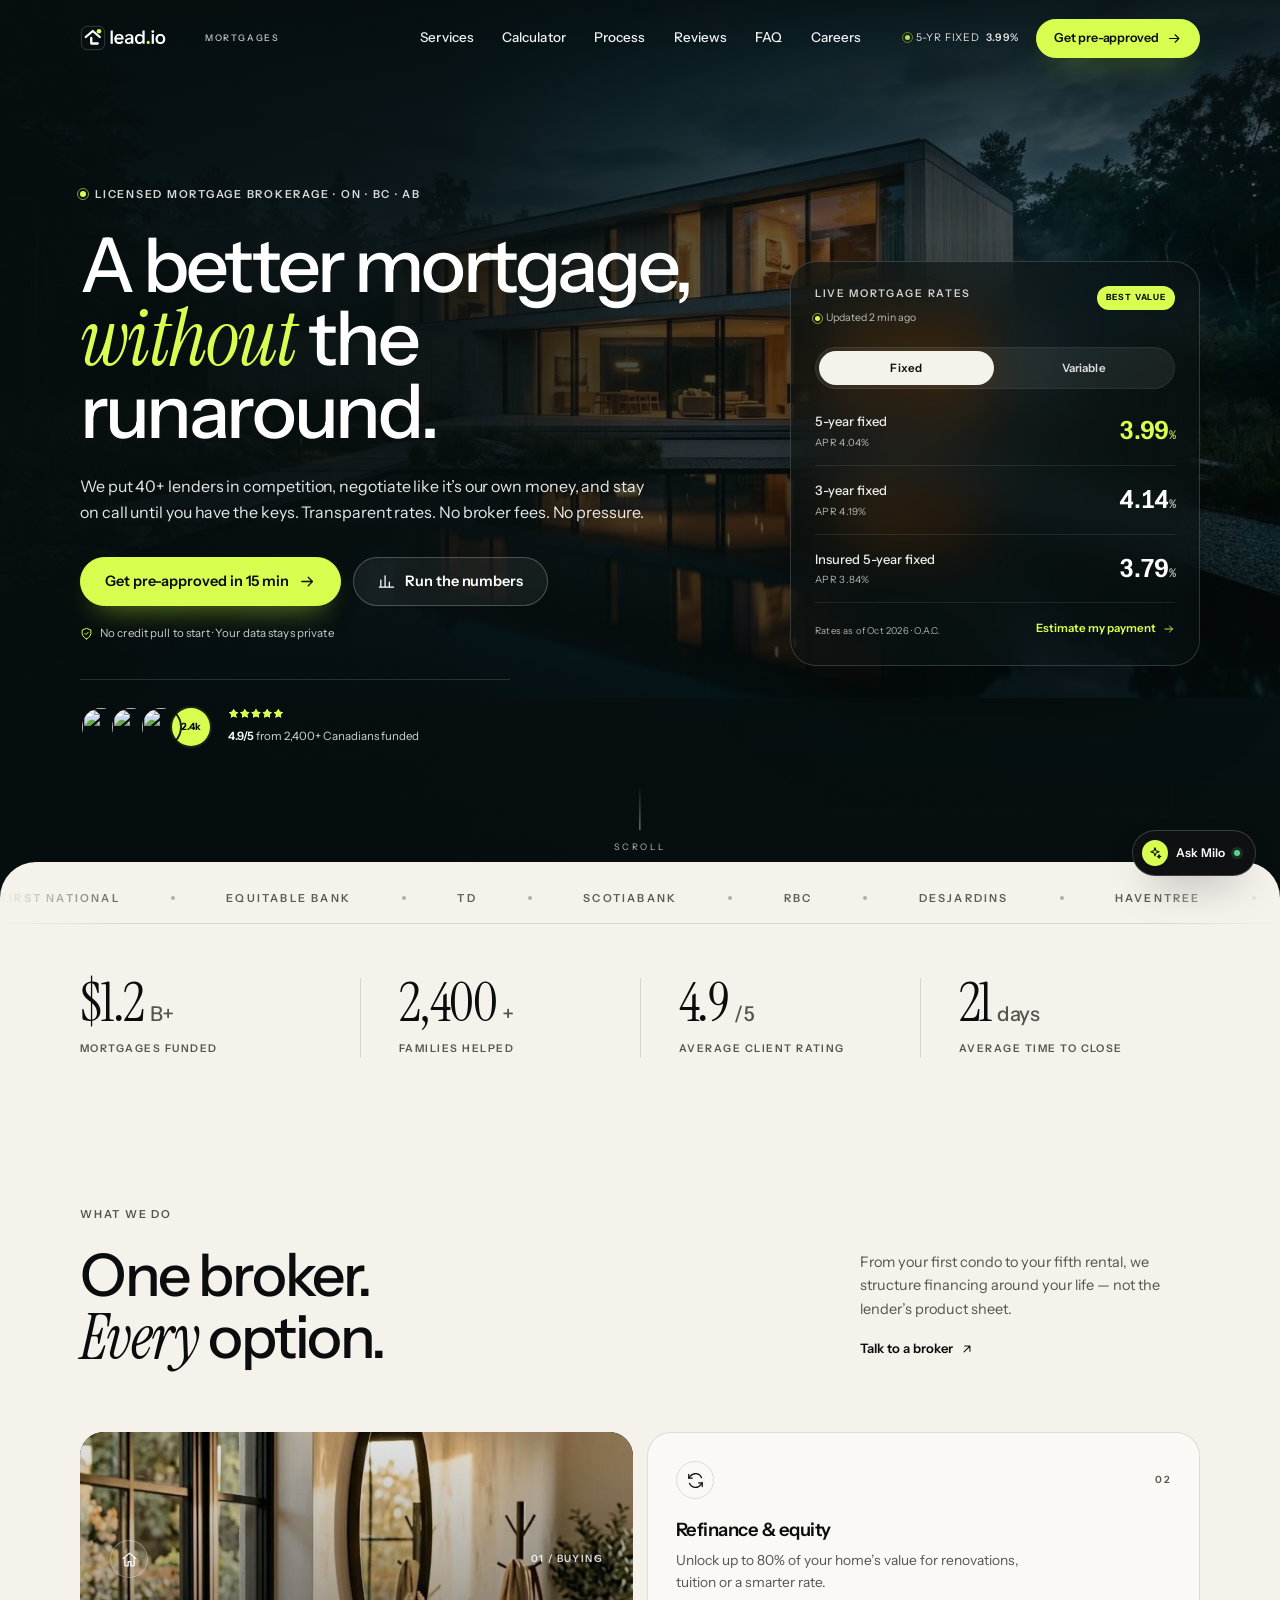
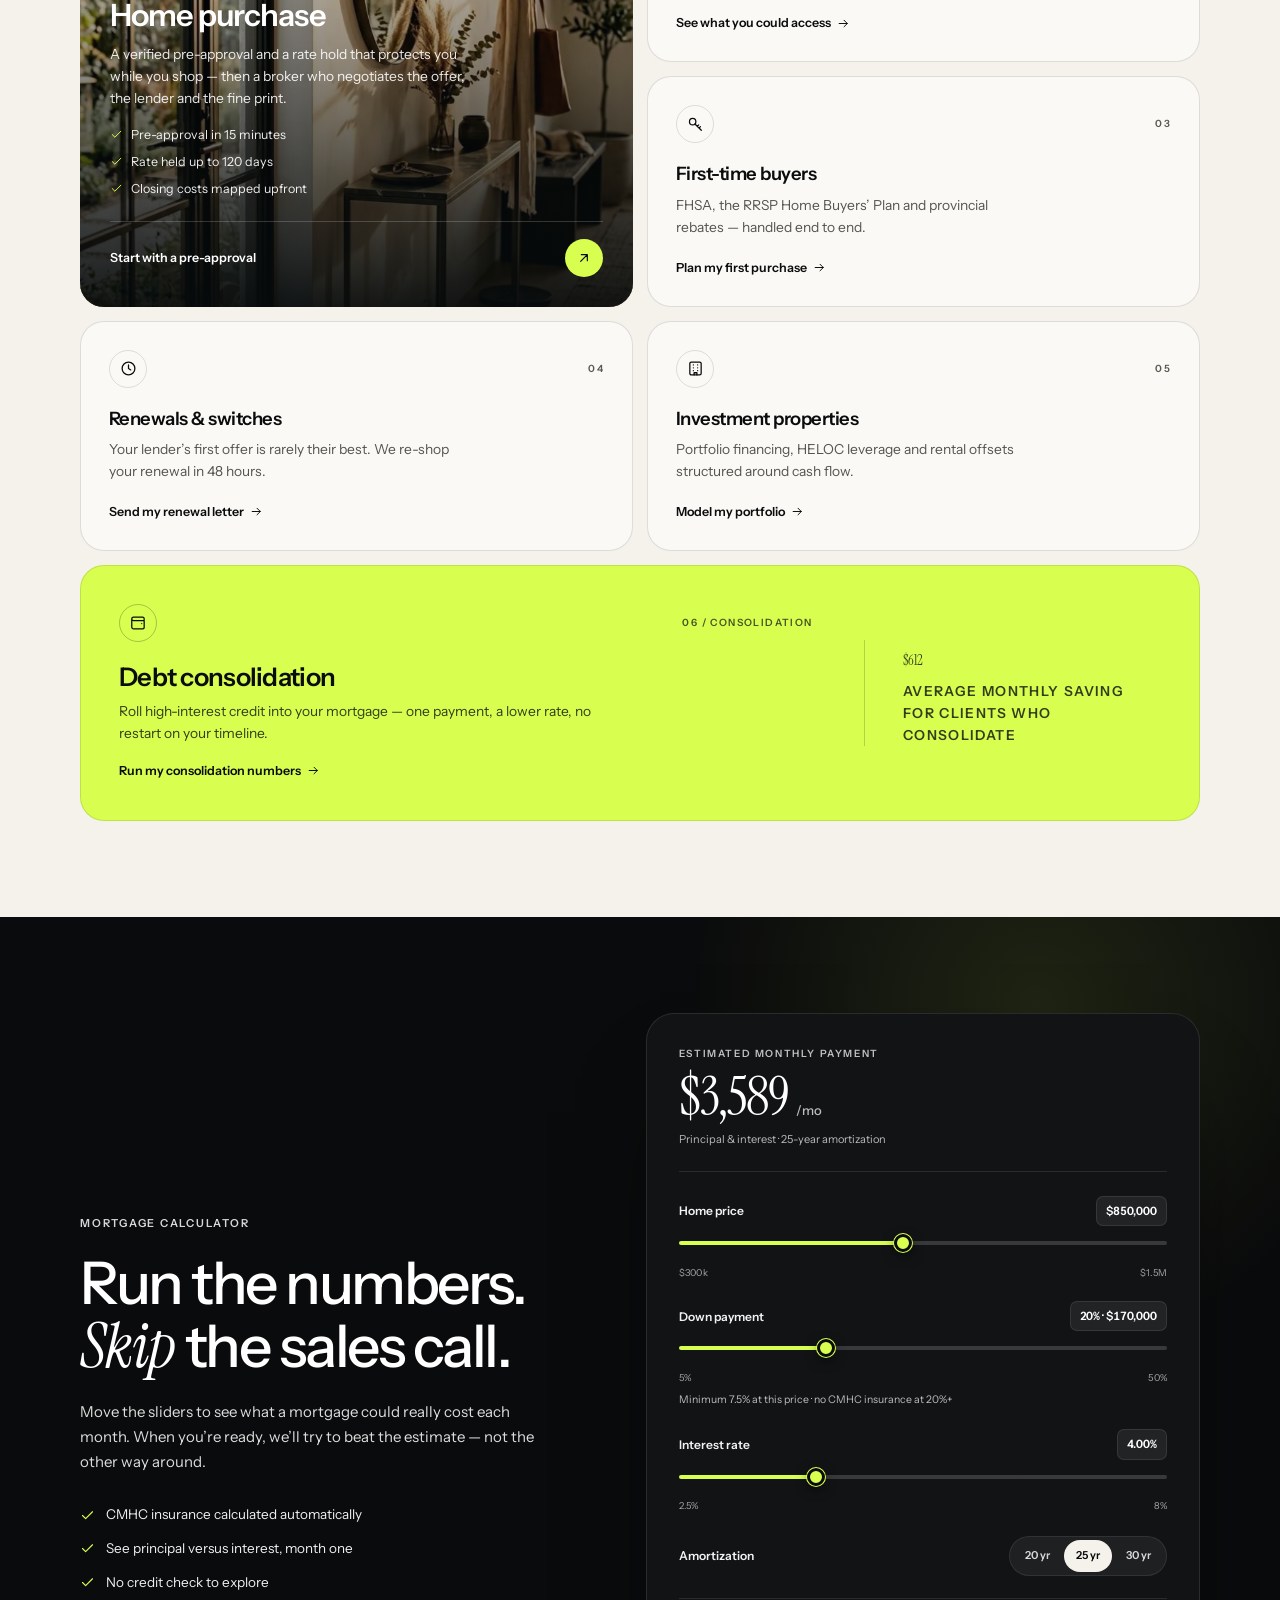
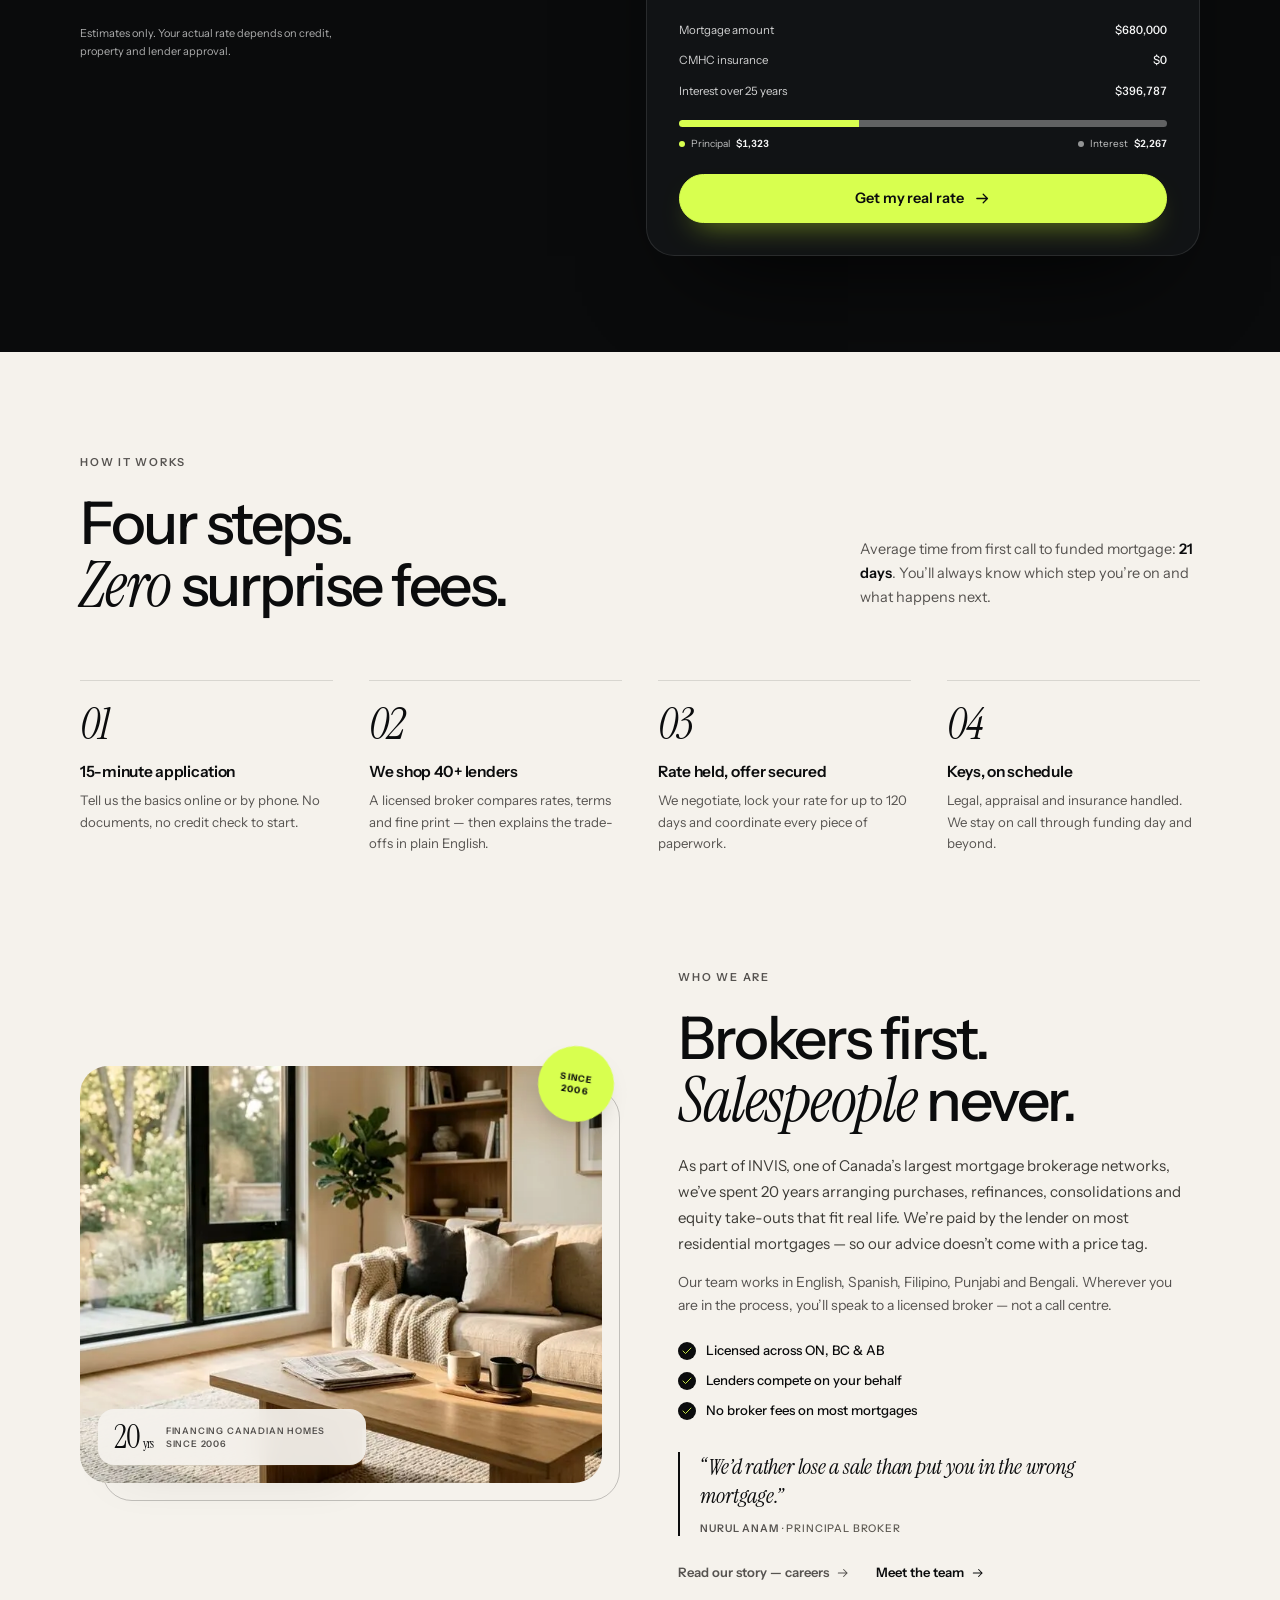
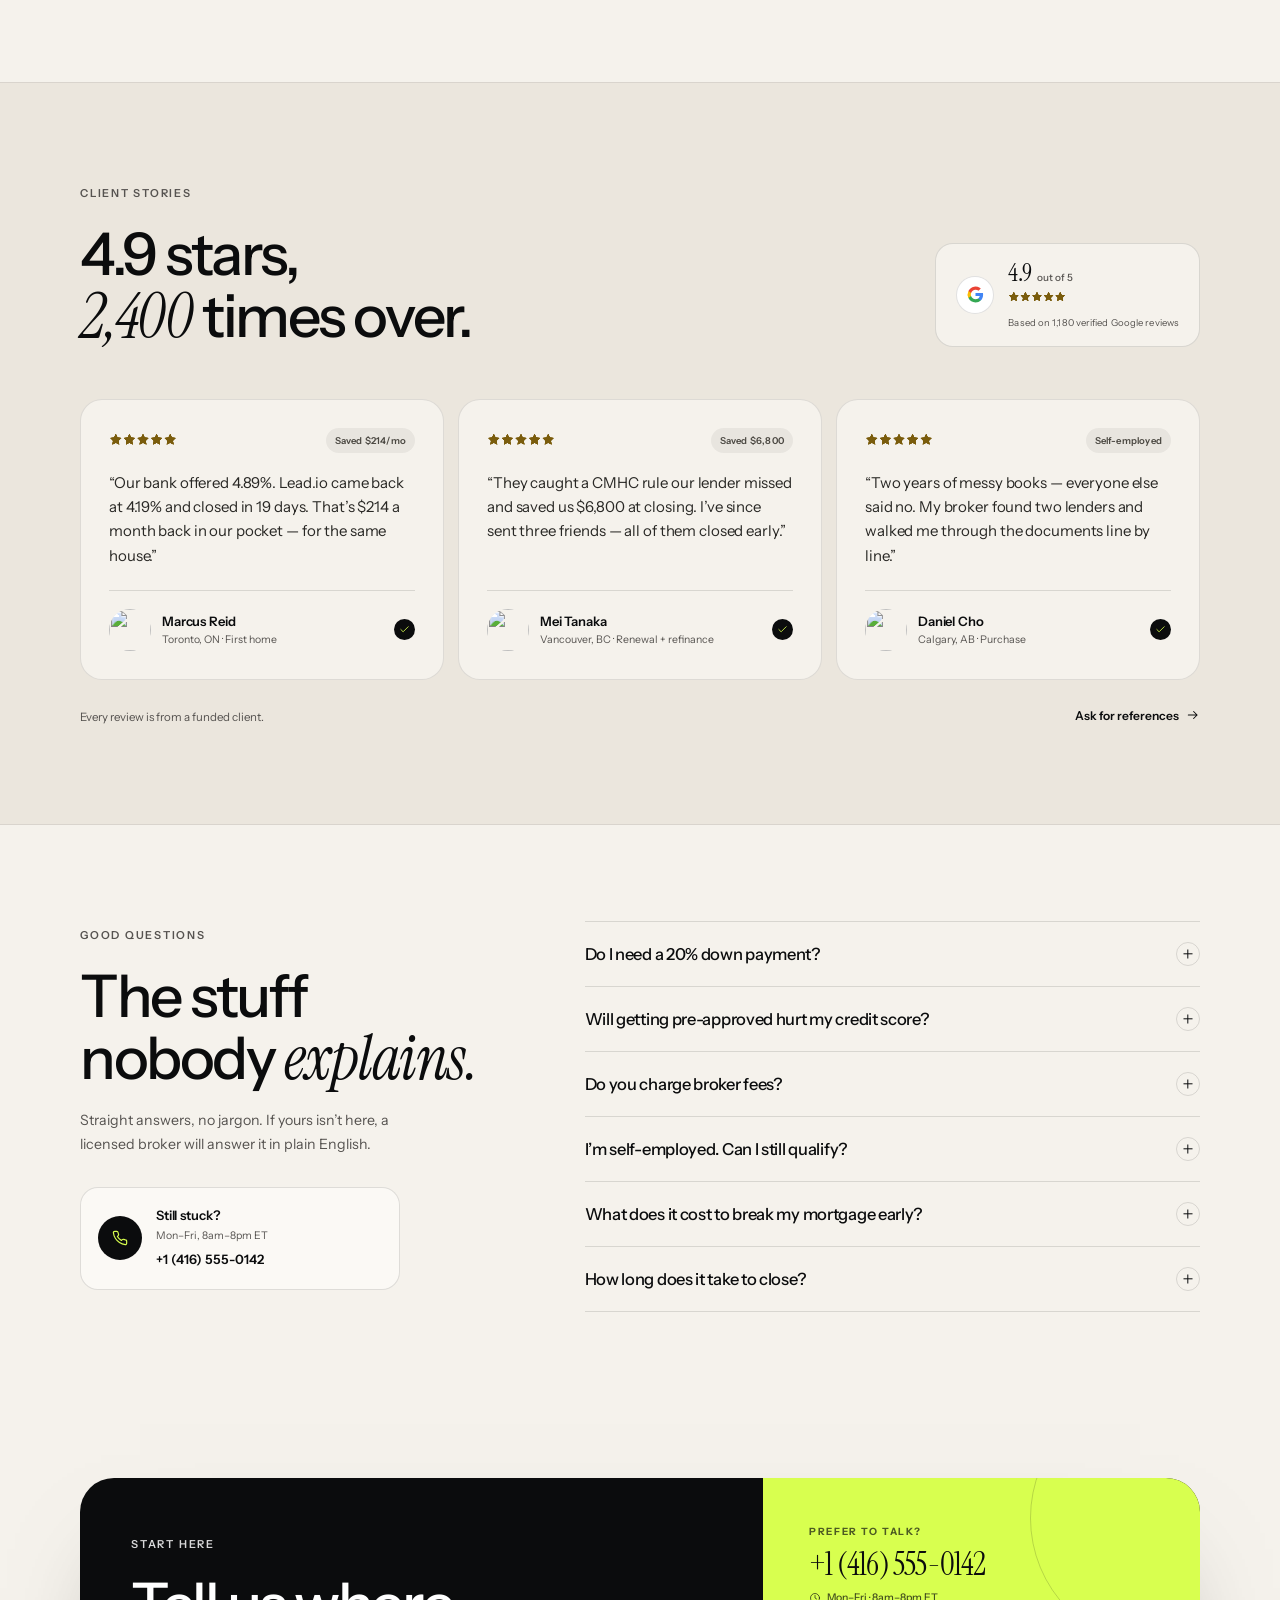
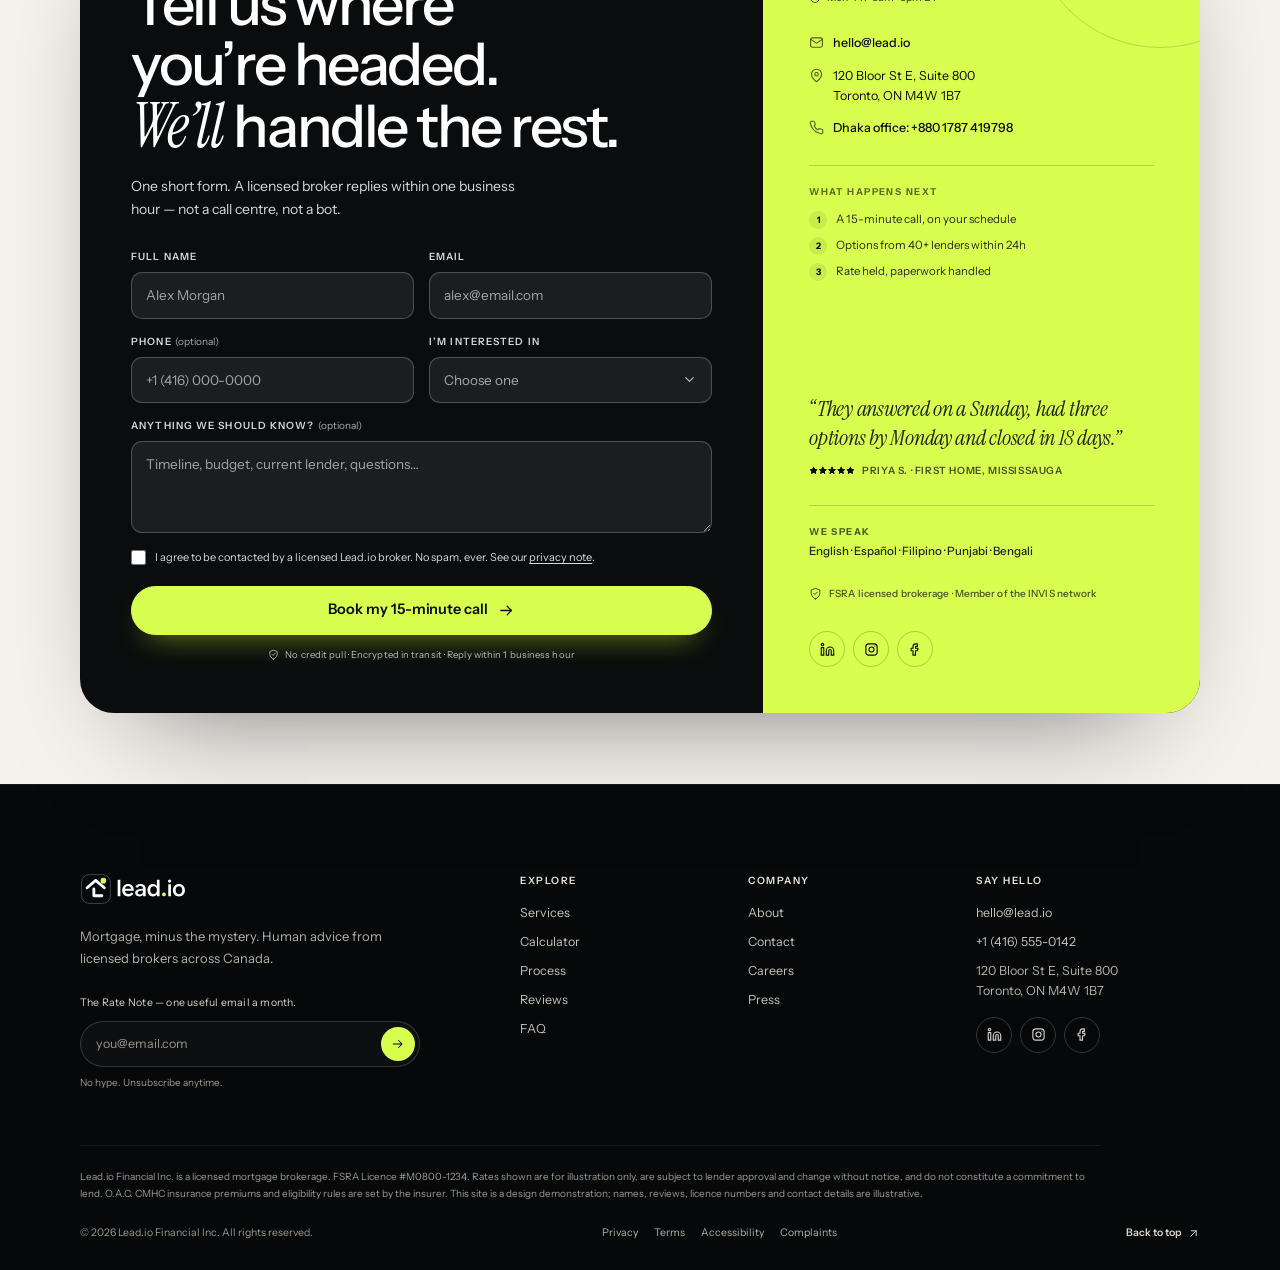
==== commit 44208618: "Fix dark-surface contrast, add a custom select, a Lead.io logo and a careers case study Readability " ====
--- a/index.html
+++ b/index.html
@@ -63,6 +63,20 @@
 
     <!-- ============ SVG SPRITE ============ -->
     <svg class="sprite" aria-hidden="true" focusable="false" xmlns="http://www.w3.org/2000/svg">
+      <symbol id="i-logo" viewBox="0 0 228 52">
+        <rect x="2.6" y="2.6" width="46.8" height="46.8" rx="12.4" fill="none" stroke="currentColor" stroke-opacity="0.24" stroke-width="1.6"/>
+        <path d="M11.5 24L25.5 12L39.5 24" fill="none" stroke="currentColor" stroke-width="4.6" stroke-linecap="round" stroke-linejoin="round"/>
+        <path d="M22.5 26V37H35.5" fill="none" stroke="currentColor" stroke-width="4.6" stroke-linecap="round" stroke-linejoin="round"/>
+        <circle class="lg-lime" cx="38" cy="12.5" r="4.6" fill="var(--lime)"/>
+        <path d="M61.2 11h4.4v26.6h-4.4z" fill="currentColor"/>
+        <path d="M83.2 28.8H72.9c.4 3.3 2.6 5.3 5.7 5.3 2.3 0 3.9-1 4.8-2.5l3.4 1.8c-1.5 2.9-4.4 4.6-8.4 4.6-5.7 0-9.8-4.1-9.8-10.1s4-10.1 9.6-10.1c5.7 0 9.2 4 9.2 9.6 0 .6-.1 1.1-.1 1.4h-3.9Zm-10.2-3.3h10c-.4-2.9-2.2-4.4-4.9-4.4-2.7 0-4.6 1.6-5.1 4.4Z" fill="currentColor"/>
+        <path d="M98.4 17.8c5.1 0 8.3 2.6 8.3 7.3v12.5h-4.1v-2.7c-1.3 2-3.5 3.1-6.3 3.1-3.9 0-6.7-2.4-6.7-5.9 0-3.8 3-5.9 8-6.3l4.7-.4v-.8c0-2.3-1.5-3.5-4.1-3.5-2.3 0-3.8 1-4.3 2.7l-3.8-1.1c.9-3.1 4-4.9 8.3-4.9Zm-1.3 17c3.2 0 5.2-2 5.2-4.9v-1.5l-4.2.4c-2.8.3-4.2 1.4-4.2 3.2 0 1.8 1.3 2.8 3.2 2.8Z" fill="currentColor"/>
+        <path d="M124.9 11h4.4v26.6h-4.2v-3.1c-1.4 2.3-3.7 3.5-6.7 3.5-5 0-8.7-4.1-8.7-10.1s3.7-10.1 8.7-10.1c2.9 0 5.2 1.2 6.5 3.3V11Zm-5.4 23.2c3.4 0 5.5-2.5 5.5-6.3s-2.1-6.3-5.5-6.3-5.4 2.5-5.4 6.3 2 6.3 5.4 6.3Z" fill="currentColor"/>
+        <circle class="lg-lime" cx="136.4" cy="34.8" r="3.1" fill="var(--lime)"/>
+        <circle cx="145.6" cy="13.2" r="2.7" fill="currentColor"/>
+        <path d="M143.4 18.2h4.4v19.4h-4.4z" fill="currentColor"/>
+        <path d="M160.8 17.8c5.7 0 9.8 4.1 9.8 10.1s-4.1 10.1-9.8 10.1-9.8-4.1-9.8-10.1 4.1-10.1 9.8-10.1Zm0 16.4c3.5 0 5.4-2.6 5.4-6.3s-1.9-6.3-5.4-6.3-5.4 2.6-5.4 6.3 1.9 6.3 5.4 6.3Z" fill="currentColor"/>
+      </symbol>
       <symbol id="i-arrow" viewBox="0 0 24 24"><path d="M4 12h15M13 6l6 6-6 6"/></symbol>
       <symbol id="i-arrow-up" viewBox="0 0 24 24"><path d="M7 17 17 7M8 7h9v9"/></symbol>
       <symbol id="i-check" viewBox="0 0 24 24"><path d="m20 6-11 11-5-5"/></symbol>
@@ -94,7 +108,9 @@
       <div class="scroll-progress" aria-hidden="true"><span data-progress></span></div>
       <nav class="nav container" aria-label="Primary navigation">
         <a class="brand" href="#top" aria-label="Lead.io — home">
-          <span class="brand-word">lead<span class="brand-dot">.</span>io</span>
+          <svg class="brand-logo" viewBox="0 0 228 52" role="img" aria-label="Lead.io">
+            <use href="#i-logo"></use>
+          </svg>
           <span class="brand-tag">mortgages</span>
         </a>
 
@@ -109,6 +125,7 @@
             <li><a href="#process">Process</a></li>
             <li><a href="#reviews">Reviews</a></li>
             <li><a href="#faq">FAQ</a></li>
+            <li><a href="careers.html">Careers</a></li>
           </ul>
 
           <div class="nav-actions">
@@ -174,7 +191,7 @@
                 <span class="avatar-count">2.4k</span>
               </div>
               <div class="hero-trust-text">
-                <span class="stars" role="img" aria-label="Rated 4.9 out of 5 stars">★★★★★</span>
+                <span class="stars" role="img" aria-label="Rated 4.9 out of 5 stars"><svg class="stars-row" viewBox="0 0 100 20" aria-hidden="true" focusable="false"><g transform="translate(0,0)"><path d="M10 1.6 12.47 6.8 18 7.54 13.95 11.44 15 17.1 10 14.4 5 17.1 5.95 11.44 2 7.54 7.53 6.8Z" fill="currentColor"/></g><g transform="translate(20,0)"><path d="M10 1.6 12.47 6.8 18 7.54 13.95 11.44 15 17.1 10 14.4 5 17.1 5.95 11.44 2 7.54 7.53 6.8Z" fill="currentColor"/></g><g transform="translate(40,0)"><path d="M10 1.6 12.47 6.8 18 7.54 13.95 11.44 15 17.1 10 14.4 5 17.1 5.95 11.44 2 7.54 7.53 6.8Z" fill="currentColor"/></g><g transform="translate(60,0)"><path d="M10 1.6 12.47 6.8 18 7.54 13.95 11.44 15 17.1 10 14.4 5 17.1 5.95 11.44 2 7.54 7.53 6.8Z" fill="currentColor"/></g><g transform="translate(80,0)"><path d="M10 1.6 12.47 6.8 18 7.54 13.95 11.44 15 17.1 10 14.4 5 17.1 5.95 11.44 2 7.54 7.53 6.8Z" fill="currentColor"/></g><g transform="translate(0,0)"><path d="M10 1.6 12.47 6.8 18 7.54 13.95 11.44 15 17.1 10 14.4 5 17.1 5.95 11.44 2 7.54 7.53 6.8Z" fill="currentColor"/></g><g transform="translate(20,0)"><path d="M10 1.6 12.47 6.8 18 7.54 13.95 11.44 15 17.1 10 14.4 5 17.1 5.95 11.44 2 7.54 7.53 6.8Z" fill="currentColor"/></g><g transform="translate(40,0)"><path d="M10 1.6 12.47 6.8 18 7.54 13.95 11.44 15 17.1 10 14.4 5 17.1 5.95 11.44 2 7.54 7.53 6.8Z" fill="currentColor"/></g><g transform="translate(60,0)"><path d="M10 1.6 12.47 6.8 18 7.54 13.95 11.44 15 17.1 10 14.4 5 17.1 5.95 11.44 2 7.54 7.53 6.8Z" fill="currentColor"/></g><g transform="translate(80,0)"><path d="M10 1.6 12.47 6.8 18 7.54 13.95 11.44 15 17.1 10 14.4 5 17.1 5.95 11.44 2 7.54 7.53 6.8Z" fill="currentColor"/></g><g transform="translate(0,0)"><path d="M10 1.6 12.47 6.8 18 7.54 13.95 11.44 15 17.1 10 14.4 5 17.1 5.95 11.44 2 7.54 7.53 6.8Z" fill="currentColor"/></g><g transform="translate(20,0)"><path d="M10 1.6 12.47 6.8 18 7.54 13.95 11.44 15 17.1 10 14.4 5 17.1 5.95 11.44 2 7.54 7.53 6.8Z" fill="currentColor"/></g><g transform="translate(40,0)"><path d="M10 1.6 12.47 6.8 18 7.54 13.95 11.44 15 17.1 10 14.4 5 17.1 5.95 11.44 2 7.54 7.53 6.8Z" fill="currentColor"/></g><g transform="translate(60,0)"><path d="M10 1.6 12.47 6.8 18 7.54 13.95 11.44 15 17.1 10 14.4 5 17.1 5.95 11.44 2 7.54 7.53 6.8Z" fill="currentColor"/></g><g transform="translate(80,0)"><path d="M10 1.6 12.47 6.8 18 7.54 13.95 11.44 15 17.1 10 14.4 5 17.1 5.95 11.44 2 7.54 7.53 6.8Z" fill="currentColor"/></g><g transform="translate(0,0)"><path d="M10 1.6 12.47 6.8 18 7.54 13.95 11.44 15 17.1 10 14.4 5 17.1 5.95 11.44 2 7.54 7.53 6.8Z" fill="currentColor"/></g><g transform="translate(20,0)"><path d="M10 1.6 12.47 6.8 18 7.54 13.95 11.44 15 17.1 10 14.4 5 17.1 5.95 11.44 2 7.54 7.53 6.8Z" fill="currentColor"/></g><g transform="translate(40,0)"><path d="M10 1.6 12.47 6.8 18 7.54 13.95 11.44 15 17.1 10 14.4 5 17.1 5.95 11.44 2 7.54 7.53 6.8Z" fill="currentColor"/></g><g transform="translate(60,0)"><path d="M10 1.6 12.47 6.8 18 7.54 13.95 11.44 15 17.1 10 14.4 5 17.1 5.95 11.44 2 7.54 7.53 6.8Z" fill="currentColor"/></g><g transform="translate(80,0)"><path d="M10 1.6 12.47 6.8 18 7.54 13.95 11.44 15 17.1 10 14.4 5 17.1 5.95 11.44 2 7.54 7.53 6.8Z" fill="currentColor"/></g><g transform="translate(0,0)"><path d="M10 1.6 12.47 6.8 18 7.54 13.95 11.44 15 17.1 10 14.4 5 17.1 5.95 11.44 2 7.54 7.53 6.8Z" fill="currentColor"/></g><g transform="translate(20,0)"><path d="M10 1.6 12.47 6.8 18 7.54 13.95 11.44 15 17.1 10 14.4 5 17.1 5.95 11.44 2 7.54 7.53 6.8Z" fill="currentColor"/></g><g transform="translate(40,0)"><path d="M10 1.6 12.47 6.8 18 7.54 13.95 11.44 15 17.1 10 14.4 5 17.1 5.95 11.44 2 7.54 7.53 6.8Z" fill="currentColor"/></g><g transform="translate(60,0)"><path d="M10 1.6 12.47 6.8 18 7.54 13.95 11.44 15 17.1 10 14.4 5 17.1 5.95 11.44 2 7.54 7.53 6.8Z" fill="currentColor"/></g><g transform="translate(80,0)"><path d="M10 1.6 12.47 6.8 18 7.54 13.95 11.44 15 17.1 10 14.4 5 17.1 5.95 11.44 2 7.54 7.53 6.8Z" fill="currentColor"/></g></svg></span>
                 <p><strong>4.9/5</strong> from 2,400+ Canadians funded</p>
               </div>
             </div>
@@ -272,7 +289,7 @@
             <p class="stat-label">Average client rating</p>
           </div>
           <div class="stat reveal" style="--d:240ms">
-            <p class="stat-value"><span data-count="21">21</span><span class="stat-suffix"> days</span></p>
+            <p class="stat-value"><span data-count="21">21</span><span class="stat-suffix">days</span></p>
             <p class="stat-label">Average time to close</p>
           </div>
         </div>
@@ -566,10 +583,16 @@
               <footer>Nurul Anam <span>· Principal Broker</span></footer>
             </blockquote>
 
-            <a class="link-arrow reveal" href="#contact" style="--d:280ms">
-              Meet the team
-              <svg class="icon" aria-hidden="true"><use href="#i-arrow"></use></svg>
-            </a>
+            <div class="about-links reveal" style="--d:280ms">
+              <a class="link-arrow" href="careers.html">
+                Read our story — careers
+                <svg class="icon" aria-hidden="true"><use href="#i-arrow"></use></svg>
+              </a>
+              <a class="link-arrow" href="#contact">
+                Meet the team
+                <svg class="icon" aria-hidden="true"><use href="#i-arrow"></use></svg>
+              </a>
+            </div>
           </div>
         </div>
       </section>
@@ -589,7 +612,7 @@
               <span class="rating-google" aria-hidden="true"><svg class="icon icon-fill"><use href="#i-google"></use></svg></span>
               <div>
                 <p class="rating-score">4.9 <span>out of 5</span></p>
-                <span class="stars stars--gold" role="img" aria-label="Rated 4.9 out of 5 stars">★★★★★</span>
+                <span class="stars stars--gold" role="img" aria-label="Rated 4.9 out of 5 stars"><svg class="stars-row" viewBox="0 0 100 20" aria-hidden="true" focusable="false"><g transform="translate(0,0)"><path d="M10 1.6 12.47 6.8 18 7.54 13.95 11.44 15 17.1 10 14.4 5 17.1 5.95 11.44 2 7.54 7.53 6.8Z" fill="currentColor"/></g><g transform="translate(20,0)"><path d="M10 1.6 12.47 6.8 18 7.54 13.95 11.44 15 17.1 10 14.4 5 17.1 5.95 11.44 2 7.54 7.53 6.8Z" fill="currentColor"/></g><g transform="translate(40,0)"><path d="M10 1.6 12.47 6.8 18 7.54 13.95 11.44 15 17.1 10 14.4 5 17.1 5.95 11.44 2 7.54 7.53 6.8Z" fill="currentColor"/></g><g transform="translate(60,0)"><path d="M10 1.6 12.47 6.8 18 7.54 13.95 11.44 15 17.1 10 14.4 5 17.1 5.95 11.44 2 7.54 7.53 6.8Z" fill="currentColor"/></g><g transform="translate(80,0)"><path d="M10 1.6 12.47 6.8 18 7.54 13.95 11.44 15 17.1 10 14.4 5 17.1 5.95 11.44 2 7.54 7.53 6.8Z" fill="currentColor"/></g><g transform="translate(0,0)"><path d="M10 1.6 12.47 6.8 18 7.54 13.95 11.44 15 17.1 10 14.4 5 17.1 5.95 11.44 2 7.54 7.53 6.8Z" fill="currentColor"/></g><g transform="translate(20,0)"><path d="M10 1.6 12.47 6.8 18 7.54 13.95 11.44 15 17.1 10 14.4 5 17.1 5.95 11.44 2 7.54 7.53 6.8Z" fill="currentColor"/></g><g transform="translate(40,0)"><path d="M10 1.6 12.47 6.8 18 7.54 13.95 11.44 15 17.1 10 14.4 5 17.1 5.95 11.44 2 7.54 7.53 6.8Z" fill="currentColor"/></g><g transform="translate(60,0)"><path d="M10 1.6 12.47 6.8 18 7.54 13.95 11.44 15 17.1 10 14.4 5 17.1 5.95 11.44 2 7.54 7.53 6.8Z" fill="currentColor"/></g><g transform="translate(80,0)"><path d="M10 1.6 12.47 6.8 18 7.54 13.95 11.44 15 17.1 10 14.4 5 17.1 5.95 11.44 2 7.54 7.53 6.8Z" fill="currentColor"/></g><g transform="translate(0,0)"><path d="M10 1.6 12.47 6.8 18 7.54 13.95 11.44 15 17.1 10 14.4 5 17.1 5.95 11.44 2 7.54 7.53 6.8Z" fill="currentColor"/></g><g transform="translate(20,0)"><path d="M10 1.6 12.47 6.8 18 7.54 13.95 11.44 15 17.1 10 14.4 5 17.1 5.95 11.44 2 7.54 7.53 6.8Z" fill="currentColor"/></g><g transform="translate(40,0)"><path d="M10 1.6 12.47 6.8 18 7.54 13.95 11.44 15 17.1 10 14.4 5 17.1 5.95 11.44 2 7.54 7.53 6.8Z" fill="currentColor"/></g><g transform="translate(60,0)"><path d="M10 1.6 12.47 6.8 18 7.54 13.95 11.44 15 17.1 10 14.4 5 17.1 5.95 11.44 2 7.54 7.53 6.8Z" fill="currentColor"/></g><g transform="translate(80,0)"><path d="M10 1.6 12.47 6.8 18 7.54 13.95 11.44 15 17.1 10 14.4 5 17.1 5.95 11.44 2 7.54 7.53 6.8Z" fill="currentColor"/></g><g transform="translate(0,0)"><path d="M10 1.6 12.47 6.8 18 7.54 13.95 11.44 15 17.1 10 14.4 5 17.1 5.95 11.44 2 7.54 7.53 6.8Z" fill="currentColor"/></g><g transform="translate(20,0)"><path d="M10 1.6 12.47 6.8 18 7.54 13.95 11.44 15 17.1 10 14.4 5 17.1 5.95 11.44 2 7.54 7.53 6.8Z" fill="currentColor"/></g><g transform="translate(40,0)"><path d="M10 1.6 12.47 6.8 18 7.54 13.95 11.44 15 17.1 10 14.4 5 17.1 5.95 11.44 2 7.54 7.53 6.8Z" fill="currentColor"/></g><g transform="translate(60,0)"><path d="M10 1.6 12.47 6.8 18 7.54 13.95 11.44 15 17.1 10 14.4 5 17.1 5.95 11.44 2 7.54 7.53 6.8Z" fill="currentColor"/></g><g transform="translate(80,0)"><path d="M10 1.6 12.47 6.8 18 7.54 13.95 11.44 15 17.1 10 14.4 5 17.1 5.95 11.44 2 7.54 7.53 6.8Z" fill="currentColor"/></g><g transform="translate(0,0)"><path d="M10 1.6 12.47 6.8 18 7.54 13.95 11.44 15 17.1 10 14.4 5 17.1 5.95 11.44 2 7.54 7.53 6.8Z" fill="currentColor"/></g><g transform="translate(20,0)"><path d="M10 1.6 12.47 6.8 18 7.54 13.95 11.44 15 17.1 10 14.4 5 17.1 5.95 11.44 2 7.54 7.53 6.8Z" fill="currentColor"/></g><g transform="translate(40,0)"><path d="M10 1.6 12.47 6.8 18 7.54 13.95 11.44 15 17.1 10 14.4 5 17.1 5.95 11.44 2 7.54 7.53 6.8Z" fill="currentColor"/></g><g transform="translate(60,0)"><path d="M10 1.6 12.47 6.8 18 7.54 13.95 11.44 15 17.1 10 14.4 5 17.1 5.95 11.44 2 7.54 7.53 6.8Z" fill="currentColor"/></g><g transform="translate(80,0)"><path d="M10 1.6 12.47 6.8 18 7.54 13.95 11.44 15 17.1 10 14.4 5 17.1 5.95 11.44 2 7.54 7.53 6.8Z" fill="currentColor"/></g></svg></span>
                 <p class="rating-meta">Based on 1,180 verified Google reviews</p>
               </div>
             </div>
@@ -598,7 +621,7 @@
           <div class="review-grid">
             <figure class="review reveal">
               <div class="review-top">
-                <span class="stars stars--gold" role="img" aria-label="5 out of 5 stars">★★★★★</span>
+                <span class="stars stars--gold" role="img" aria-label="5 out of 5 stars"><svg class="stars-row" viewBox="0 0 100 20" aria-hidden="true" focusable="false"><g transform="translate(0,0)"><path d="M10 1.6 12.47 6.8 18 7.54 13.95 11.44 15 17.1 10 14.4 5 17.1 5.95 11.44 2 7.54 7.53 6.8Z" fill="currentColor"/></g><g transform="translate(20,0)"><path d="M10 1.6 12.47 6.8 18 7.54 13.95 11.44 15 17.1 10 14.4 5 17.1 5.95 11.44 2 7.54 7.53 6.8Z" fill="currentColor"/></g><g transform="translate(40,0)"><path d="M10 1.6 12.47 6.8 18 7.54 13.95 11.44 15 17.1 10 14.4 5 17.1 5.95 11.44 2 7.54 7.53 6.8Z" fill="currentColor"/></g><g transform="translate(60,0)"><path d="M10 1.6 12.47 6.8 18 7.54 13.95 11.44 15 17.1 10 14.4 5 17.1 5.95 11.44 2 7.54 7.53 6.8Z" fill="currentColor"/></g><g transform="translate(80,0)"><path d="M10 1.6 12.47 6.8 18 7.54 13.95 11.44 15 17.1 10 14.4 5 17.1 5.95 11.44 2 7.54 7.53 6.8Z" fill="currentColor"/></g><g transform="translate(0,0)"><path d="M10 1.6 12.47 6.8 18 7.54 13.95 11.44 15 17.1 10 14.4 5 17.1 5.95 11.44 2 7.54 7.53 6.8Z" fill="currentColor"/></g><g transform="translate(20,0)"><path d="M10 1.6 12.47 6.8 18 7.54 13.95 11.44 15 17.1 10 14.4 5 17.1 5.95 11.44 2 7.54 7.53 6.8Z" fill="currentColor"/></g><g transform="translate(40,0)"><path d="M10 1.6 12.47 6.8 18 7.54 13.95 11.44 15 17.1 10 14.4 5 17.1 5.95 11.44 2 7.54 7.53 6.8Z" fill="currentColor"/></g><g transform="translate(60,0)"><path d="M10 1.6 12.47 6.8 18 7.54 13.95 11.44 15 17.1 10 14.4 5 17.1 5.95 11.44 2 7.54 7.53 6.8Z" fill="currentColor"/></g><g transform="translate(80,0)"><path d="M10 1.6 12.47 6.8 18 7.54 13.95 11.44 15 17.1 10 14.4 5 17.1 5.95 11.44 2 7.54 7.53 6.8Z" fill="currentColor"/></g><g transform="translate(0,0)"><path d="M10 1.6 12.47 6.8 18 7.54 13.95 11.44 15 17.1 10 14.4 5 17.1 5.95 11.44 2 7.54 7.53 6.8Z" fill="currentColor"/></g><g transform="translate(20,0)"><path d="M10 1.6 12.47 6.8 18 7.54 13.95 11.44 15 17.1 10 14.4 5 17.1 5.95 11.44 2 7.54 7.53 6.8Z" fill="currentColor"/></g><g transform="translate(40,0)"><path d="M10 1.6 12.47 6.8 18 7.54 13.95 11.44 15 17.1 10 14.4 5 17.1 5.95 11.44 2 7.54 7.53 6.8Z" fill="currentColor"/></g><g transform="translate(60,0)"><path d="M10 1.6 12.47 6.8 18 7.54 13.95 11.44 15 17.1 10 14.4 5 17.1 5.95 11.44 2 7.54 7.53 6.8Z" fill="currentColor"/></g><g transform="translate(80,0)"><path d="M10 1.6 12.47 6.8 18 7.54 13.95 11.44 15 17.1 10 14.4 5 17.1 5.95 11.44 2 7.54 7.53 6.8Z" fill="currentColor"/></g><g transform="translate(0,0)"><path d="M10 1.6 12.47 6.8 18 7.54 13.95 11.44 15 17.1 10 14.4 5 17.1 5.95 11.44 2 7.54 7.53 6.8Z" fill="currentColor"/></g><g transform="translate(20,0)"><path d="M10 1.6 12.47 6.8 18 7.54 13.95 11.44 15 17.1 10 14.4 5 17.1 5.95 11.44 2 7.54 7.53 6.8Z" fill="currentColor"/></g><g transform="translate(40,0)"><path d="M10 1.6 12.47 6.8 18 7.54 13.95 11.44 15 17.1 10 14.4 5 17.1 5.95 11.44 2 7.54 7.53 6.8Z" fill="currentColor"/></g><g transform="translate(60,0)"><path d="M10 1.6 12.47 6.8 18 7.54 13.95 11.44 15 17.1 10 14.4 5 17.1 5.95 11.44 2 7.54 7.53 6.8Z" fill="currentColor"/></g><g transform="translate(80,0)"><path d="M10 1.6 12.47 6.8 18 7.54 13.95 11.44 15 17.1 10 14.4 5 17.1 5.95 11.44 2 7.54 7.53 6.8Z" fill="currentColor"/></g><g transform="translate(0,0)"><path d="M10 1.6 12.47 6.8 18 7.54 13.95 11.44 15 17.1 10 14.4 5 17.1 5.95 11.44 2 7.54 7.53 6.8Z" fill="currentColor"/></g><g transform="translate(20,0)"><path d="M10 1.6 12.47 6.8 18 7.54 13.95 11.44 15 17.1 10 14.4 5 17.1 5.95 11.44 2 7.54 7.53 6.8Z" fill="currentColor"/></g><g transform="translate(40,0)"><path d="M10 1.6 12.47 6.8 18 7.54 13.95 11.44 15 17.1 10 14.4 5 17.1 5.95 11.44 2 7.54 7.53 6.8Z" fill="currentColor"/></g><g transform="translate(60,0)"><path d="M10 1.6 12.47 6.8 18 7.54 13.95 11.44 15 17.1 10 14.4 5 17.1 5.95 11.44 2 7.54 7.53 6.8Z" fill="currentColor"/></g><g transform="translate(80,0)"><path d="M10 1.6 12.47 6.8 18 7.54 13.95 11.44 15 17.1 10 14.4 5 17.1 5.95 11.44 2 7.54 7.53 6.8Z" fill="currentColor"/></g></svg></span>
                 <span class="review-chip">Saved $214/mo</span>
               </div>
               <blockquote>
@@ -619,7 +642,7 @@
 
             <figure class="review reveal" style="--d:80ms">
               <div class="review-top">
-                <span class="stars stars--gold" role="img" aria-label="5 out of 5 stars">★★★★★</span>
+                <span class="stars stars--gold" role="img" aria-label="5 out of 5 stars"><svg class="stars-row" viewBox="0 0 100 20" aria-hidden="true" focusable="false"><g transform="translate(0,0)"><path d="M10 1.6 12.47 6.8 18 7.54 13.95 11.44 15 17.1 10 14.4 5 17.1 5.95 11.44 2 7.54 7.53 6.8Z" fill="currentColor"/></g><g transform="translate(20,0)"><path d="M10 1.6 12.47 6.8 18 7.54 13.95 11.44 15 17.1 10 14.4 5 17.1 5.95 11.44 2 7.54 7.53 6.8Z" fill="currentColor"/></g><g transform="translate(40,0)"><path d="M10 1.6 12.47 6.8 18 7.54 13.95 11.44 15 17.1 10 14.4 5 17.1 5.95 11.44 2 7.54 7.53 6.8Z" fill="currentColor"/></g><g transform="translate(60,0)"><path d="M10 1.6 12.47 6.8 18 7.54 13.95 11.44 15 17.1 10 14.4 5 17.1 5.95 11.44 2 7.54 7.53 6.8Z" fill="currentColor"/></g><g transform="translate(80,0)"><path d="M10 1.6 12.47 6.8 18 7.54 13.95 11.44 15 17.1 10 14.4 5 17.1 5.95 11.44 2 7.54 7.53 6.8Z" fill="currentColor"/></g><g transform="translate(0,0)"><path d="M10 1.6 12.47 6.8 18 7.54 13.95 11.44 15 17.1 10 14.4 5 17.1 5.95 11.44 2 7.54 7.53 6.8Z" fill="currentColor"/></g><g transform="translate(20,0)"><path d="M10 1.6 12.47 6.8 18 7.54 13.95 11.44 15 17.1 10 14.4 5 17.1 5.95 11.44 2 7.54 7.53 6.8Z" fill="currentColor"/></g><g transform="translate(40,0)"><path d="M10 1.6 12.47 6.8 18 7.54 13.95 11.44 15 17.1 10 14.4 5 17.1 5.95 11.44 2 7.54 7.53 6.8Z" fill="currentColor"/></g><g transform="translate(60,0)"><path d="M10 1.6 12.47 6.8 18 7.54 13.95 11.44 15 17.1 10 14.4 5 17.1 5.95 11.44 2 7.54 7.53 6.8Z" fill="currentColor"/></g><g transform="translate(80,0)"><path d="M10 1.6 12.47 6.8 18 7.54 13.95 11.44 15 17.1 10 14.4 5 17.1 5.95 11.44 2 7.54 7.53 6.8Z" fill="currentColor"/></g><g transform="translate(0,0)"><path d="M10 1.6 12.47 6.8 18 7.54 13.95 11.44 15 17.1 10 14.4 5 17.1 5.95 11.44 2 7.54 7.53 6.8Z" fill="currentColor"/></g><g transform="translate(20,0)"><path d="M10 1.6 12.47 6.8 18 7.54 13.95 11.44 15 17.1 10 14.4 5 17.1 5.95 11.44 2 7.54 7.53 6.8Z" fill="currentColor"/></g><g transform="translate(40,0)"><path d="M10 1.6 12.47 6.8 18 7.54 13.95 11.44 15 17.1 10 14.4 5 17.1 5.95 11.44 2 7.54 7.53 6.8Z" fill="currentColor"/></g><g transform="translate(60,0)"><path d="M10 1.6 12.47 6.8 18 7.54 13.95 11.44 15 17.1 10 14.4 5 17.1 5.95 11.44 2 7.54 7.53 6.8Z" fill="currentColor"/></g><g transform="translate(80,0)"><path d="M10 1.6 12.47 6.8 18 7.54 13.95 11.44 15 17.1 10 14.4 5 17.1 5.95 11.44 2 7.54 7.53 6.8Z" fill="currentColor"/></g><g transform="translate(0,0)"><path d="M10 1.6 12.47 6.8 18 7.54 13.95 11.44 15 17.1 10 14.4 5 17.1 5.95 11.44 2 7.54 7.53 6.8Z" fill="currentColor"/></g><g transform="translate(20,0)"><path d="M10 1.6 12.47 6.8 18 7.54 13.95 11.44 15 17.1 10 14.4 5 17.1 5.95 11.44 2 7.54 7.53 6.8Z" fill="currentColor"/></g><g transform="translate(40,0)"><path d="M10 1.6 12.47 6.8 18 7.54 13.95 11.44 15 17.1 10 14.4 5 17.1 5.95 11.44 2 7.54 7.53 6.8Z" fill="currentColor"/></g><g transform="translate(60,0)"><path d="M10 1.6 12.47 6.8 18 7.54 13.95 11.44 15 17.1 10 14.4 5 17.1 5.95 11.44 2 7.54 7.53 6.8Z" fill="currentColor"/></g><g transform="translate(80,0)"><path d="M10 1.6 12.47 6.8 18 7.54 13.95 11.44 15 17.1 10 14.4 5 17.1 5.95 11.44 2 7.54 7.53 6.8Z" fill="currentColor"/></g><g transform="translate(0,0)"><path d="M10 1.6 12.47 6.8 18 7.54 13.95 11.44 15 17.1 10 14.4 5 17.1 5.95 11.44 2 7.54 7.53 6.8Z" fill="currentColor"/></g><g transform="translate(20,0)"><path d="M10 1.6 12.47 6.8 18 7.54 13.95 11.44 15 17.1 10 14.4 5 17.1 5.95 11.44 2 7.54 7.53 6.8Z" fill="currentColor"/></g><g transform="translate(40,0)"><path d="M10 1.6 12.47 6.8 18 7.54 13.95 11.44 15 17.1 10 14.4 5 17.1 5.95 11.44 2 7.54 7.53 6.8Z" fill="currentColor"/></g><g transform="translate(60,0)"><path d="M10 1.6 12.47 6.8 18 7.54 13.95 11.44 15 17.1 10 14.4 5 17.1 5.95 11.44 2 7.54 7.53 6.8Z" fill="currentColor"/></g><g transform="translate(80,0)"><path d="M10 1.6 12.47 6.8 18 7.54 13.95 11.44 15 17.1 10 14.4 5 17.1 5.95 11.44 2 7.54 7.53 6.8Z" fill="currentColor"/></g></svg></span>
                 <span class="review-chip">Saved $6,800</span>
               </div>
               <blockquote>
@@ -640,7 +663,7 @@
 
             <figure class="review reveal" style="--d:160ms">
               <div class="review-top">
-                <span class="stars stars--gold" role="img" aria-label="5 out of 5 stars">★★★★★</span>
+                <span class="stars stars--gold" role="img" aria-label="5 out of 5 stars"><svg class="stars-row" viewBox="0 0 100 20" aria-hidden="true" focusable="false"><g transform="translate(0,0)"><path d="M10 1.6 12.47 6.8 18 7.54 13.95 11.44 15 17.1 10 14.4 5 17.1 5.95 11.44 2 7.54 7.53 6.8Z" fill="currentColor"/></g><g transform="translate(20,0)"><path d="M10 1.6 12.47 6.8 18 7.54 13.95 11.44 15 17.1 10 14.4 5 17.1 5.95 11.44 2 7.54 7.53 6.8Z" fill="currentColor"/></g><g transform="translate(40,0)"><path d="M10 1.6 12.47 6.8 18 7.54 13.95 11.44 15 17.1 10 14.4 5 17.1 5.95 11.44 2 7.54 7.53 6.8Z" fill="currentColor"/></g><g transform="translate(60,0)"><path d="M10 1.6 12.47 6.8 18 7.54 13.95 11.44 15 17.1 10 14.4 5 17.1 5.95 11.44 2 7.54 7.53 6.8Z" fill="currentColor"/></g><g transform="translate(80,0)"><path d="M10 1.6 12.47 6.8 18 7.54 13.95 11.44 15 17.1 10 14.4 5 17.1 5.95 11.44 2 7.54 7.53 6.8Z" fill="currentColor"/></g><g transform="translate(0,0)"><path d="M10 1.6 12.47 6.8 18 7.54 13.95 11.44 15 17.1 10 14.4 5 17.1 5.95 11.44 2 7.54 7.53 6.8Z" fill="currentColor"/></g><g transform="translate(20,0)"><path d="M10 1.6 12.47 6.8 18 7.54 13.95 11.44 15 17.1 10 14.4 5 17.1 5.95 11.44 2 7.54 7.53 6.8Z" fill="currentColor"/></g><g transform="translate(40,0)"><path d="M10 1.6 12.47 6.8 18 7.54 13.95 11.44 15 17.1 10 14.4 5 17.1 5.95 11.44 2 7.54 7.53 6.8Z" fill="currentColor"/></g><g transform="translate(60,0)"><path d="M10 1.6 12.47 6.8 18 7.54 13.95 11.44 15 17.1 10 14.4 5 17.1 5.95 11.44 2 7.54 7.53 6.8Z" fill="currentColor"/></g><g transform="translate(80,0)"><path d="M10 1.6 12.47 6.8 18 7.54 13.95 11.44 15 17.1 10 14.4 5 17.1 5.95 11.44 2 7.54 7.53 6.8Z" fill="currentColor"/></g><g transform="translate(0,0)"><path d="M10 1.6 12.47 6.8 18 7.54 13.95 11.44 15 17.1 10 14.4 5 17.1 5.95 11.44 2 7.54 7.53 6.8Z" fill="currentColor"/></g><g transform="translate(20,0)"><path d="M10 1.6 12.47 6.8 18 7.54 13.95 11.44 15 17.1 10 14.4 5 17.1 5.95 11.44 2 7.54 7.53 6.8Z" fill="currentColor"/></g><g transform="translate(40,0)"><path d="M10 1.6 12.47 6.8 18 7.54 13.95 11.44 15 17.1 10 14.4 5 17.1 5.95 11.44 2 7.54 7.53 6.8Z" fill="currentColor"/></g><g transform="translate(60,0)"><path d="M10 1.6 12.47 6.8 18 7.54 13.95 11.44 15 17.1 10 14.4 5 17.1 5.95 11.44 2 7.54 7.53 6.8Z" fill="currentColor"/></g><g transform="translate(80,0)"><path d="M10 1.6 12.47 6.8 18 7.54 13.95 11.44 15 17.1 10 14.4 5 17.1 5.95 11.44 2 7.54 7.53 6.8Z" fill="currentColor"/></g><g transform="translate(0,0)"><path d="M10 1.6 12.47 6.8 18 7.54 13.95 11.44 15 17.1 10 14.4 5 17.1 5.95 11.44 2 7.54 7.53 6.8Z" fill="currentColor"/></g><g transform="translate(20,0)"><path d="M10 1.6 12.47 6.8 18 7.54 13.95 11.44 15 17.1 10 14.4 5 17.1 5.95 11.44 2 7.54 7.53 6.8Z" fill="currentColor"/></g><g transform="translate(40,0)"><path d="M10 1.6 12.47 6.8 18 7.54 13.95 11.44 15 17.1 10 14.4 5 17.1 5.95 11.44 2 7.54 7.53 6.8Z" fill="currentColor"/></g><g transform="translate(60,0)"><path d="M10 1.6 12.47 6.8 18 7.54 13.95 11.44 15 17.1 10 14.4 5 17.1 5.95 11.44 2 7.54 7.53 6.8Z" fill="currentColor"/></g><g transform="translate(80,0)"><path d="M10 1.6 12.47 6.8 18 7.54 13.95 11.44 15 17.1 10 14.4 5 17.1 5.95 11.44 2 7.54 7.53 6.8Z" fill="currentColor"/></g><g transform="translate(0,0)"><path d="M10 1.6 12.47 6.8 18 7.54 13.95 11.44 15 17.1 10 14.4 5 17.1 5.95 11.44 2 7.54 7.53 6.8Z" fill="currentColor"/></g><g transform="translate(20,0)"><path d="M10 1.6 12.47 6.8 18 7.54 13.95 11.44 15 17.1 10 14.4 5 17.1 5.95 11.44 2 7.54 7.53 6.8Z" fill="currentColor"/></g><g transform="translate(40,0)"><path d="M10 1.6 12.47 6.8 18 7.54 13.95 11.44 15 17.1 10 14.4 5 17.1 5.95 11.44 2 7.54 7.53 6.8Z" fill="currentColor"/></g><g transform="translate(60,0)"><path d="M10 1.6 12.47 6.8 18 7.54 13.95 11.44 15 17.1 10 14.4 5 17.1 5.95 11.44 2 7.54 7.53 6.8Z" fill="currentColor"/></g><g transform="translate(80,0)"><path d="M10 1.6 12.47 6.8 18 7.54 13.95 11.44 15 17.1 10 14.4 5 17.1 5.95 11.44 2 7.54 7.53 6.8Z" fill="currentColor"/></g></svg></span>
                 <span class="review-chip">Self-employed</span>
               </div>
               <blockquote>
@@ -813,9 +836,9 @@
                   </div>
 
                   <div class="form-field">
-                    <label for="interest">I’m interested in</label>
-                    <div class="select-wrap">
-                      <select id="interest" name="interest" required>
+                    <label for="interest" id="interest-label">I’m interested in</label>
+                    <div class="select-wrap" data-select>
+                      <select id="interest" name="interest" required class="select-native" data-select-native>
                         <option value="" selected disabled>Choose one</option>
                         <option>Buying my first home</option>
                         <option>Buying a new home</option>
@@ -825,7 +848,13 @@
                         <option>Investment property</option>
                         <option>Something else</option>
                       </select>
-                      <svg class="icon select-chevron" aria-hidden="true"><use href="#i-chevron"></use></svg>
+                      <button class="select-trigger" type="button" id="interest-trigger" aria-haspopup="listbox" aria-expanded="false" aria-controls="interest-listbox" aria-labelledby="interest-label" data-select-trigger>
+                        <span class="select-value" data-select-value>Choose one</span>
+                        <svg class="icon select-chevron" aria-hidden="true"><use href="#i-chevron"></use></svg>
+                      </button>
+                      <div class="select-menu" id="interest-listbox" role="listbox" aria-labelledby="interest-label" hidden data-select-menu>
+                        <ul class="select-list" data-select-list></ul>
+                      </div>
                     </div>
                     <p class="field-error" id="interest-error" data-error-for="interest"></p>
                   </div>
@@ -894,7 +923,7 @@
               <figure class="contact-quote">
                 <blockquote>“They answered on a Sunday, had three options by Monday and closed in 18 days.”</blockquote>
                 <figcaption>
-                  <span class="contact-quote-stars" aria-hidden="true">★★★★★</span>
+                  <span class="contact-quote-stars" aria-hidden="true"><svg class="stars-row" viewBox="0 0 100 20" focusable="false"><g transform="translate(0,0)"><path d="M10 1.6 12.47 6.8 18 7.54 13.95 11.44 15 17.1 10 14.4 5 17.1 5.95 11.44 2 7.54 7.53 6.8Z" fill="currentColor"/></g><g transform="translate(20,0)"><path d="M10 1.6 12.47 6.8 18 7.54 13.95 11.44 15 17.1 10 14.4 5 17.1 5.95 11.44 2 7.54 7.53 6.8Z" fill="currentColor"/></g><g transform="translate(40,0)"><path d="M10 1.6 12.47 6.8 18 7.54 13.95 11.44 15 17.1 10 14.4 5 17.1 5.95 11.44 2 7.54 7.53 6.8Z" fill="currentColor"/></g><g transform="translate(60,0)"><path d="M10 1.6 12.47 6.8 18 7.54 13.95 11.44 15 17.1 10 14.4 5 17.1 5.95 11.44 2 7.54 7.53 6.8Z" fill="currentColor"/></g><g transform="translate(80,0)"><path d="M10 1.6 12.47 6.8 18 7.54 13.95 11.44 15 17.1 10 14.4 5 17.1 5.95 11.44 2 7.54 7.53 6.8Z" fill="currentColor"/></g><g transform="translate(0,0)"><path d="M10 1.6 12.47 6.8 18 7.54 13.95 11.44 15 17.1 10 14.4 5 17.1 5.95 11.44 2 7.54 7.53 6.8Z" fill="currentColor"/></g><g transform="translate(20,0)"><path d="M10 1.6 12.47 6.8 18 7.54 13.95 11.44 15 17.1 10 14.4 5 17.1 5.95 11.44 2 7.54 7.53 6.8Z" fill="currentColor"/></g><g transform="translate(40,0)"><path d="M10 1.6 12.47 6.8 18 7.54 13.95 11.44 15 17.1 10 14.4 5 17.1 5.95 11.44 2 7.54 7.53 6.8Z" fill="currentColor"/></g><g transform="translate(60,0)"><path d="M10 1.6 12.47 6.8 18 7.54 13.95 11.44 15 17.1 10 14.4 5 17.1 5.95 11.44 2 7.54 7.53 6.8Z" fill="currentColor"/></g><g transform="translate(80,0)"><path d="M10 1.6 12.47 6.8 18 7.54 13.95 11.44 15 17.1 10 14.4 5 17.1 5.95 11.44 2 7.54 7.53 6.8Z" fill="currentColor"/></g><g transform="translate(0,0)"><path d="M10 1.6 12.47 6.8 18 7.54 13.95 11.44 15 17.1 10 14.4 5 17.1 5.95 11.44 2 7.54 7.53 6.8Z" fill="currentColor"/></g><g transform="translate(20,0)"><path d="M10 1.6 12.47 6.8 18 7.54 13.95 11.44 15 17.1 10 14.4 5 17.1 5.95 11.44 2 7.54 7.53 6.8Z" fill="currentColor"/></g><g transform="translate(40,0)"><path d="M10 1.6 12.47 6.8 18 7.54 13.95 11.44 15 17.1 10 14.4 5 17.1 5.95 11.44 2 7.54 7.53 6.8Z" fill="currentColor"/></g><g transform="translate(60,0)"><path d="M10 1.6 12.47 6.8 18 7.54 13.95 11.44 15 17.1 10 14.4 5 17.1 5.95 11.44 2 7.54 7.53 6.8Z" fill="currentColor"/></g><g transform="translate(80,0)"><path d="M10 1.6 12.47 6.8 18 7.54 13.95 11.44 15 17.1 10 14.4 5 17.1 5.95 11.44 2 7.54 7.53 6.8Z" fill="currentColor"/></g><g transform="translate(0,0)"><path d="M10 1.6 12.47 6.8 18 7.54 13.95 11.44 15 17.1 10 14.4 5 17.1 5.95 11.44 2 7.54 7.53 6.8Z" fill="currentColor"/></g><g transform="translate(20,0)"><path d="M10 1.6 12.47 6.8 18 7.54 13.95 11.44 15 17.1 10 14.4 5 17.1 5.95 11.44 2 7.54 7.53 6.8Z" fill="currentColor"/></g><g transform="translate(40,0)"><path d="M10 1.6 12.47 6.8 18 7.54 13.95 11.44 15 17.1 10 14.4 5 17.1 5.95 11.44 2 7.54 7.53 6.8Z" fill="currentColor"/></g><g transform="translate(60,0)"><path d="M10 1.6 12.47 6.8 18 7.54 13.95 11.44 15 17.1 10 14.4 5 17.1 5.95 11.44 2 7.54 7.53 6.8Z" fill="currentColor"/></g><g transform="translate(80,0)"><path d="M10 1.6 12.47 6.8 18 7.54 13.95 11.44 15 17.1 10 14.4 5 17.1 5.95 11.44 2 7.54 7.53 6.8Z" fill="currentColor"/></g><g transform="translate(0,0)"><path d="M10 1.6 12.47 6.8 18 7.54 13.95 11.44 15 17.1 10 14.4 5 17.1 5.95 11.44 2 7.54 7.53 6.8Z" fill="currentColor"/></g><g transform="translate(20,0)"><path d="M10 1.6 12.47 6.8 18 7.54 13.95 11.44 15 17.1 10 14.4 5 17.1 5.95 11.44 2 7.54 7.53 6.8Z" fill="currentColor"/></g><g transform="translate(40,0)"><path d="M10 1.6 12.47 6.8 18 7.54 13.95 11.44 15 17.1 10 14.4 5 17.1 5.95 11.44 2 7.54 7.53 6.8Z" fill="currentColor"/></g><g transform="translate(60,0)"><path d="M10 1.6 12.47 6.8 18 7.54 13.95 11.44 15 17.1 10 14.4 5 17.1 5.95 11.44 2 7.54 7.53 6.8Z" fill="currentColor"/></g><g transform="translate(80,0)"><path d="M10 1.6 12.47 6.8 18 7.54 13.95 11.44 15 17.1 10 14.4 5 17.1 5.95 11.44 2 7.54 7.53 6.8Z" fill="currentColor"/></g></svg></span>
                   Priya S. · First home, Mississauga
                 </figcaption>
               </figure>
@@ -926,7 +955,9 @@
         <div class="footer-top">
           <div class="footer-brand">
             <a class="brand brand--footer" href="#top" aria-label="Lead.io — home">
-              <span class="brand-word">lead<span class="brand-dot">.</span>io</span>
+              <svg class="brand-logo" viewBox="0 0 228 52" role="img" aria-label="Lead.io">
+                <use href="#i-logo"></use>
+              </svg>
             </a>
             <p class="footer-tagline">Mortgage, minus the mystery. Human advice from licensed brokers across Canada.</p>
 
@@ -958,9 +989,8 @@
             <ul>
               <li><a href="#about">About</a></li>
               <li><a href="#contact">Contact</a></li>
-              <li><a href="#">Careers</a></li>
+              <li><a href="careers.html">Careers</a></li>
               <li><a href="#">Press</a></li>
-              <li><a href="#">Referral program</a></li>
             </ul>
           </nav>
 
--- a/assets/css/style.css
+++ b/assets/css/style.css
@@ -45,9 +45,9 @@
   --lime: #d8ff4f;
   --lime-deep: #b9e326;
   --ember: #ff6a3d;
-  --gold: #c9962b;
-  --muted: #5e5b55;
-  --muted-2: #8a867e;
+  --gold: #7a5c0c;
+  --muted: #565350;
+  --muted-2: #5c5851;
   --line: rgba(11, 12, 13, 0.12);
   --line-strong: rgba(11, 12, 13, 0.22);
   --line-dark: rgba(255, 255, 255, 0.14);
@@ -63,6 +63,9 @@
   --ease-soft: cubic-bezier(0.4, 0, 0.2, 1);
   --shadow-lift: 0 26px 60px -34px rgba(11, 12, 13, 0.4);
   --nav-h: 76px;
+
+  /* Chevron glyph used for the native-select fallback */
+  --chevron-mask: url("data:image/svg+xml,%3Csvg xmlns='http://www.w3.org/2000/svg' viewBox='0 0 24 24' fill='none' stroke='%23000' stroke-width='2' stroke-linecap='round' stroke-linejoin='round'%3E%3Cpath d='m6 9 6 6 6-6'/%3E%3C/svg%3E");
 }
 
 /* ---------- Reset ---------- */
@@ -237,7 +240,7 @@
 }
 
 .eyebrow-light {
-  color: rgba(255, 255, 255, 0.64);
+  color: rgba(255, 255, 255, 0.84);
 }
 
 .pulse-dot {
@@ -430,13 +433,23 @@
 .stars {
   display: inline-block;
   color: var(--ink);
-  font-size: 13px;
-  letter-spacing: 0.16em;
   line-height: 1;
+}
+
+.stars-row {
+  display: block;
+  width: 66px;
+  height: 13px;
+  fill: currentColor;
 }
 
 .stars--gold {
   color: var(--gold);
+}
+
+.stars--gold .stars-row {
+  width: 70px;
+  height: 14px;
 }
 
 .round-arrow {
@@ -528,27 +541,26 @@
 
 .brand {
   display: inline-flex;
-  align-items: baseline;
-  gap: 9px;
+  align-items: center;
+  gap: 11px;
   flex: none;
 }
 
-.brand-word {
-  font-size: 21px;
-  font-weight: 600;
-  letter-spacing: -0.045em;
-  line-height: 1;
+.brand-logo {
+  width: auto;
+  height: 26px;
   color: var(--nav-fg);
   transition: color 0.3s;
-}
-
-.brand-dot {
-  color: var(--lime);
-  transition: color 0.3s;
-}
-
-.site-header.is-scrolled .brand-dot {
-  color: var(--lime-deep);
+  overflow: visible;
+}
+
+.brand-logo .lg-lime {
+  fill: var(--lime);
+  transition: fill 0.3s;
+}
+
+.site-header.is-scrolled .brand-logo .lg-lime {
+  fill: var(--lime-deep);
 }
 
 .brand-tag {
@@ -556,8 +568,9 @@
   font-weight: 500;
   letter-spacing: 0.18em;
   text-transform: uppercase;
-  color: rgba(255, 255, 255, 0.5);
+  color: rgba(255, 255, 255, 0.78);
   transition: color 0.3s;
+  white-space: nowrap;
 }
 
 .site-header.is-scrolled .brand-tag {
@@ -584,7 +597,7 @@
   font-weight: 500;
   letter-spacing: 0.005em;
   color: var(--nav-fg);
-  opacity: 0.82;
+  opacity: 0.94;
   transition: opacity 0.25s;
 }
 
@@ -625,7 +638,7 @@
   letter-spacing: 0.08em;
   text-transform: uppercase;
   color: var(--nav-fg);
-  opacity: 0.62;
+  opacity: 0.86;
   white-space: nowrap;
 }
 
@@ -753,7 +766,7 @@
 .hero-sub {
   margin-top: 24px;
   max-width: 52ch;
-  color: rgba(255, 255, 255, 0.76);
+  color: rgba(255, 255, 255, 0.9);
   font-size: clamp(1rem, 1.1vw, 1.1rem);
   line-height: 1.65;
   letter-spacing: -0.005em;
@@ -772,7 +785,7 @@
   gap: 7px;
   margin-top: 18px;
   font-size: 11.5px;
-  color: rgba(255, 255, 255, 0.52);
+  color: rgba(255, 255, 255, 0.78);
   letter-spacing: 0.01em;
 }
 
@@ -828,15 +841,18 @@
 
 .hero-trust-text {
   font-size: 11.5px;
-  color: rgba(255, 255, 255, 0.6);
+  color: rgba(255, 255, 255, 0.82);
   line-height: 1.5;
 }
 
 .hero-trust-text .stars {
   color: var(--lime);
-  font-size: 10px;
-  letter-spacing: 0.14em;
-  margin-bottom: 3px;
+  margin-bottom: 4px;
+}
+
+.hero-trust-text .stars .stars-row {
+  width: 56px;
+  height: 11.2px;
 }
 
 .hero-trust-text strong {
@@ -857,7 +873,7 @@
   font-size: 9px;
   letter-spacing: 0.3em;
   text-transform: uppercase;
-  color: rgba(255, 255, 255, 0.42);
+  color: rgba(255, 255, 255, 0.72);
 }
 
 .scroll-cue-line {
@@ -903,7 +919,7 @@
   font-size: 10.5px;
   letter-spacing: 0.16em;
   text-transform: uppercase;
-  color: rgba(255, 255, 255, 0.55);
+  color: rgba(255, 255, 255, 0.8);
   font-weight: 600;
 }
 
@@ -913,7 +929,7 @@
   gap: 6px;
   margin-top: 7px;
   font-size: 10.5px;
-  color: rgba(255, 255, 255, 0.45);
+  color: rgba(255, 255, 255, 0.7);
 }
 
 .rate-updated .pulse-dot {
@@ -954,7 +970,7 @@
   border: 0;
   border-radius: 999px;
   background: transparent;
-  color: rgba(255, 255, 255, 0.62);
+  color: rgba(255, 255, 255, 0.85);
   font-size: 11.5px;
   font-weight: 600;
   letter-spacing: 0.01em;
@@ -995,7 +1011,7 @@
 .rate-apr {
   font-size: 10px;
   font-weight: 400;
-  color: rgba(255, 255, 255, 0.42);
+  color: rgba(255, 255, 255, 0.68);
   letter-spacing: 0.03em;
 }
 
@@ -1013,7 +1029,7 @@
 .rate-value small {
   font-size: 12px;
   font-weight: 500;
-  color: rgba(255, 255, 255, 0.5);
+  color: rgba(255, 255, 255, 0.76);
 }
 
 .rate-list .is-best .rate-value {
@@ -1021,7 +1037,7 @@
 }
 
 .rate-list .is-best .rate-value small {
-  color: rgba(216, 255, 79, 0.6);
+  color: rgba(216, 255, 79, 0.88);
 }
 
 .rate-card-foot {
@@ -1035,7 +1051,7 @@
 .rate-card-foot p {
   font-size: 9.5px;
   letter-spacing: 0.02em;
-  color: rgba(255, 255, 255, 0.36);
+  color: rgba(255, 255, 255, 0.66);
 }
 
 .rate-card-foot .link-arrow {
@@ -1084,7 +1100,7 @@
   font-weight: 600;
   letter-spacing: 0.2em;
   text-transform: uppercase;
-  color: #837f77;
+  color: #5f5c56;
   white-space: nowrap;
 }
 
@@ -1130,7 +1146,8 @@
   font-weight: 500;
   letter-spacing: -0.01em;
   color: var(--muted);
-  margin-left: 3px;
+  margin-left: 5px;
+  white-space: nowrap;
 }
 
 .stat-label {
@@ -1312,7 +1329,7 @@
 }
 
 .service--feature .service-num {
-  color: rgba(255, 255, 255, 0.62);
+  color: rgba(255, 255, 255, 0.85);
 }
 
 .service--feature h3 {
@@ -1321,7 +1338,7 @@
 }
 
 .service--feature > .service-content > p {
-  color: rgba(255, 255, 255, 0.72);
+  color: rgba(255, 255, 255, 0.9);
   max-width: 41ch;
 }
 
@@ -1336,7 +1353,7 @@
   align-items: center;
   gap: 8px;
   font-size: 12.5px;
-  color: rgba(255, 255, 255, 0.75);
+  color: rgba(255, 255, 255, 0.92);
 }
 
 .mini-list .icon {
@@ -1391,7 +1408,7 @@
 }
 
 .service--accent .service-num {
-  color: rgba(11, 12, 13, 0.5);
+  color: rgba(11, 12, 13, 0.7);
 }
 
 .service--accent h3 {
@@ -1399,7 +1416,7 @@
 }
 
 .service--accent p {
-  color: rgba(11, 12, 13, 0.68);
+  color: rgba(11, 12, 13, 0.8);
   max-width: 54ch;
 }
 
@@ -1426,7 +1443,7 @@
   font-weight: 600;
   letter-spacing: 0.1em;
   text-transform: uppercase;
-  color: rgba(11, 12, 13, 0.58);
+  color: rgba(11, 12, 13, 0.7);
   line-height: 1.55;
 }
 
@@ -1465,7 +1482,7 @@
   max-width: 46ch;
   font-size: 15px;
   line-height: 1.68;
-  color: rgba(255, 255, 255, 0.64);
+  color: rgba(255, 255, 255, 0.86);
 }
 
 .calc-points {
@@ -1479,7 +1496,7 @@
   align-items: center;
   gap: 11px;
   font-size: 13.5px;
-  color: rgba(255, 255, 255, 0.8);
+  color: rgba(255, 255, 255, 0.94);
 }
 
 .calc-points .icon {
@@ -1493,7 +1510,7 @@
   max-width: 38ch;
   font-size: 11px;
   line-height: 1.6;
-  color: rgba(255, 255, 255, 0.36);
+  color: rgba(255, 255, 255, 0.66);
 }
 
 .calc-card {
@@ -1514,7 +1531,7 @@
   font-weight: 600;
   letter-spacing: 0.16em;
   text-transform: uppercase;
-  color: rgba(255, 255, 255, 0.48);
+  color: rgba(255, 255, 255, 0.74);
 }
 
 .calc-result-value {
@@ -1535,13 +1552,13 @@
   font-size: 13px;
   font-weight: 500;
   letter-spacing: 0;
-  color: rgba(255, 255, 255, 0.45);
+  color: rgba(255, 255, 255, 0.72);
 }
 
 .calc-result-note {
   margin-top: 8px;
   font-size: 11px;
-  color: rgba(255, 255, 255, 0.4);
+  color: rgba(255, 255, 255, 0.7);
 }
 
 .calc-controls {
@@ -1560,7 +1577,7 @@
 .range-head label {
   font-size: 12px;
   font-weight: 600;
-  color: rgba(255, 255, 255, 0.78);
+  color: rgba(255, 255, 255, 0.94);
 }
 
 .range-head output {
@@ -1642,7 +1659,7 @@
   margin-top: 3px;
   font-size: 9.5px;
   letter-spacing: 0.02em;
-  color: rgba(255, 255, 255, 0.32);
+  color: rgba(255, 255, 255, 0.62);
 }
 
 .range-hint {
@@ -1650,7 +1667,7 @@
   min-height: 16px;
   font-size: 10.5px;
   line-height: 1.45;
-  color: rgba(255, 255, 255, 0.4);
+  color: rgba(255, 255, 255, 0.72);
 }
 
 .range-hint.is-warning {
@@ -1668,7 +1685,7 @@
 .field-toggle-label {
   font-size: 12px;
   font-weight: 600;
-  color: rgba(255, 255, 255, 0.78);
+  color: rgba(255, 255, 255, 0.94);
 }
 
 .amort-group {
@@ -1685,7 +1702,7 @@
   border: 0;
   border-radius: 999px;
   background: transparent;
-  color: rgba(255, 255, 255, 0.55);
+  color: rgba(255, 255, 255, 0.82);
   font-size: 11px;
   font-weight: 600;
   transition: background-color 0.25s, color 0.25s;
@@ -1713,12 +1730,12 @@
   gap: 16px;
   padding: 6px 0;
   font-size: 11.5px;
-  color: rgba(255, 255, 255, 0.5);
+  color: rgba(255, 255, 255, 0.8);
 }
 
 .breakdown-row strong {
   font-weight: 500;
-  color: rgba(255, 255, 255, 0.92);
+  color: rgba(255, 255, 255, 0.97);
   font-variant-numeric: tabular-nums;
 }
 
@@ -1749,7 +1766,7 @@
   gap: 10px;
   margin-top: 9px;
   font-size: 10px;
-  color: rgba(255, 255, 255, 0.45);
+  color: rgba(255, 255, 255, 0.74);
 }
 
 .split-legend span {
@@ -1770,11 +1787,11 @@
 }
 
 .dot-interest {
-  background: rgba(255, 255, 255, 0.4);
+  background: rgba(255, 255, 255, 0.55);
 }
 
 .split-legend strong {
-  color: rgba(255, 255, 255, 0.85);
+  color: rgba(255, 255, 255, 0.96);
   font-weight: 600;
   font-variant-numeric: tabular-nums;
 }
@@ -2017,6 +2034,26 @@
   margin-top: 26px;
 }
 
+.about-links {
+  display: flex;
+  flex-wrap: wrap;
+  align-items: center;
+  gap: 14px 26px;
+  margin-top: 26px;
+}
+
+.about-links .link-arrow {
+  font-size: 13px;
+}
+
+.about-links .link-arrow:first-child {
+  color: var(--muted);
+}
+
+.about-links .link-arrow:first-child:hover {
+  color: var(--ink);
+}
+
 /* ---------- Reviews ---------- */
 .reviews {
   background: var(--paper-2);
@@ -2077,9 +2114,12 @@
 }
 
 .rating-card .stars {
-  font-size: 10px;
-  letter-spacing: 0.14em;
-  margin-top: 5px;
+  margin-top: 6px;
+}
+
+.rating-card .stars .stars-row {
+  width: 58px;
+  height: 11.6px;
 }
 
 .rating-meta {
@@ -2118,9 +2158,9 @@
   gap: 10px;
 }
 
-.review-top .stars {
-  font-size: 11px;
-  letter-spacing: 0.18em;
+.review-top .stars .stars-row {
+  width: 68px;
+  height: 13.6px;
 }
 
 .review-chip {
@@ -2378,12 +2418,12 @@
 }
 
 .contact-card {
+  position: relative;
   display: grid;
   grid-template-columns: minmax(0, 1.22fr) minmax(0, 0.78fr);
   border-radius: var(--radius-lg);
   background: var(--ink);
   color: var(--paper);
-  overflow: hidden;
   box-shadow: 0 50px 110px -60px rgba(11, 12, 13, 0.6);
 }
 
@@ -2400,7 +2440,7 @@
   max-width: 44ch;
   font-size: 14px;
   line-height: 1.65;
-  color: rgba(255, 255, 255, 0.6);
+  color: rgba(255, 255, 255, 0.84);
 }
 
 .contact-form {
@@ -2428,13 +2468,13 @@
   font-weight: 600;
   letter-spacing: 0.11em;
   text-transform: uppercase;
-  color: rgba(255, 255, 255, 0.58);
+  color: rgba(255, 255, 255, 0.84);
 }
 
 .form-field label span {
   text-transform: none;
   letter-spacing: 0;
-  color: rgba(255, 255, 255, 0.32);
+  color: rgba(255, 255, 255, 0.66);
   font-weight: 400;
 }
 
@@ -2443,9 +2483,9 @@
 .form-field select {
   width: 100%;
   padding: 12px 14px;
-  border: 1px solid rgba(255, 255, 255, 0.14);
+  border: 1px solid rgba(255, 255, 255, 0.22);
   border-radius: 11px;
-  background: rgba(255, 255, 255, 0.045);
+  background: rgba(255, 255, 255, 0.07);
   color: #fff;
   font-size: 13.5px;
   line-height: 1.5;
@@ -2455,13 +2495,13 @@
 
 .form-field input::placeholder,
 .form-field textarea::placeholder {
-  color: rgba(255, 255, 255, 0.28);
+  color: rgba(255, 255, 255, 0.6);
 }
 
 .form-field input:hover,
 .form-field textarea:hover,
 .form-field select:hover {
-  border-color: rgba(255, 255, 255, 0.26);
+  border-color: rgba(255, 255, 255, 0.34);
 }
 
 .form-field input:focus,
@@ -2469,7 +2509,7 @@
 .form-field select:focus {
   outline: none;
   border-color: rgba(216, 255, 79, 0.75);
-  background: rgba(255, 255, 255, 0.07);
+  background: rgba(255, 255, 255, 0.1);
   box-shadow: 0 0 0 3px rgba(216, 255, 79, 0.12);
 }
 
@@ -2478,39 +2518,238 @@
   resize: vertical;
 }
 
+/* ---------- Custom select ----------
+   The native <select> stays in the DOM as the form value holder and as the
+   no-JS fallback. JS adds `.is-custom` to the wrapper to hand over to the
+   styled listbox; until then the native control is what people see. */
 .select-wrap {
   position: relative;
 }
 
-.select-wrap select {
+.select-wrap .select-native {
+  width: 100%;
+  padding: 12px 38px 12px 14px;
+  border: 1px solid rgba(255, 255, 255, 0.22);
+  border-radius: 11px;
+  background: rgba(255, 255, 255, 0.07);
+  color: #fff;
+  font-size: 13.5px;
+  line-height: 1.5;
   appearance: none;
   -webkit-appearance: none;
-  padding-right: 38px;
   cursor: pointer;
-}
-
-.select-chevron {
+  transition: border-color 0.25s, background-color 0.25s, box-shadow 0.25s;
+}
+
+.select-wrap:not(.is-custom)::after {
+  content: "";
   position: absolute;
   top: 50%;
-  right: 13px;
+  right: 14px;
+  width: 15px;
+  height: 15px;
+  transform: translateY(-50%);
+  background: currentColor;
+  color: rgba(255, 255, 255, 0.72);
+  pointer-events: none;
+  -webkit-mask: var(--chevron-mask) center / contain no-repeat;
+  mask: var(--chevron-mask) center / contain no-repeat;
+}
+
+.select-wrap.is-custom .select-native {
+  position: absolute;
+  inset: 0;
+  width: 100%;
+  height: 100%;
+  padding: 0;
+  opacity: 0;
+  pointer-events: none;
+  z-index: 1;
+}
+
+.select-trigger {
+  display: none;
+  align-items: center;
+  justify-content: space-between;
+  gap: 12px;
+  width: 100%;
+  padding: 12px 14px;
+  border: 1px solid rgba(255, 255, 255, 0.22);
+  border-radius: 11px;
+  background: rgba(255, 255, 255, 0.07);
+  color: #fff;
+  font-size: 13.5px;
+  line-height: 1.5;
+  text-align: left;
+  transition: border-color 0.25s, background-color 0.25s, box-shadow 0.25s;
+}
+
+.select-wrap.is-custom .select-trigger {
+  display: flex;
+}
+
+.select-trigger:hover {
+  border-color: rgba(255, 255, 255, 0.34);
+}
+
+.select-trigger:focus-visible {
+  outline: none;
+  border-color: rgba(216, 255, 79, 0.75);
+  background: rgba(255, 255, 255, 0.1);
+  box-shadow: 0 0 0 3px rgba(216, 255, 79, 0.12);
+}
+
+.select-trigger[aria-expanded="true"] {
+  border-color: rgba(216, 255, 79, 0.75);
+  background: rgba(255, 255, 255, 0.1);
+  box-shadow: 0 0 0 3px rgba(216, 255, 79, 0.12);
+}
+
+.select-value {
+  flex: 1;
+  min-width: 0;
+  overflow: hidden;
+  text-overflow: ellipsis;
+  white-space: nowrap;
+  color: #fff;
+}
+
+.select-value.is-placeholder {
+  color: rgba(255, 255, 255, 0.62);
+}
+
+.select-chevron {
+  width: 15px;
+  height: 15px;
+  flex: none;
+  color: rgba(255, 255, 255, 0.72);
+  transition: transform 0.3s var(--ease), color 0.25s;
+}
+
+.select-trigger[aria-expanded="true"] .select-chevron {
+  transform: rotate(180deg);
+  color: var(--lime);
+}
+
+.select-menu {
+  position: absolute;
+  top: calc(100% + 8px);
+  left: 0;
+  right: 0;
+  z-index: 30;
+  padding: 6px;
+  border: 1px solid rgba(255, 255, 255, 0.16);
+  border-radius: 14px;
+  background: #15181b;
+  box-shadow: 0 28px 60px -20px rgba(0, 0, 0, 0.85);
+  overflow: hidden;
+  animation: selectIn 0.18s var(--ease);
+}
+
+.select-menu[hidden] {
+  display: none;
+}
+
+.select-menu.is-up {
+  top: auto;
+  bottom: calc(100% + 8px);
+}
+
+@keyframes selectIn {
+  from {
+    opacity: 0;
+    transform: translateY(-6px);
+  }
+  to {
+    opacity: 1;
+    transform: none;
+  }
+}
+
+.select-list {
+  display: grid;
+  gap: 2px;
+  max-height: 264px;
+  overflow-y: auto;
+  overscroll-behavior: contain;
+  scrollbar-width: thin;
+  scrollbar-color: rgba(255, 255, 255, 0.24) transparent;
+  -webkit-mask-image: linear-gradient(to bottom, #000 0, #000 calc(100% - 18px), transparent 100%);
+  mask-image: linear-gradient(to bottom, #000 0, #000 calc(100% - 18px), transparent 100%);
+}
+
+.select-list::-webkit-scrollbar {
+  width: 6px;
+}
+
+.select-list::-webkit-scrollbar-thumb {
+  border-radius: 99px;
+  background: rgba(255, 255, 255, 0.24);
+}
+
+.select-option {
+  position: relative;
+  display: flex;
+  align-items: center;
+  justify-content: space-between;
+  gap: 12px;
+  padding: 10px 12px;
+  border-radius: 9px;
+  color: rgba(255, 255, 255, 0.92);
+  font-size: 13.5px;
+  line-height: 1.4;
+  cursor: pointer;
+  transition: background-color 0.16s, color 0.16s;
+}
+
+.select-option:hover,
+.select-option.is-active {
+  background: rgba(255, 255, 255, 0.1);
+  color: #fff;
+}
+
+.select-option.is-selected {
+  color: var(--lime);
+  font-weight: 600;
+}
+
+.select-option.is-disabled {
+  color: rgba(255, 255, 255, 0.5);
+  cursor: default;
+  font-weight: 500;
+}
+
+.select-option.is-disabled:hover,
+.select-option.is-disabled.is-active {
+  background: transparent;
+  color: rgba(255, 255, 255, 0.5);
+}
+
+.select-option .icon {
   width: 14px;
   height: 14px;
-  transform: translateY(-50%);
-  color: rgba(255, 255, 255, 0.5);
-  pointer-events: none;
+  flex: none;
+  opacity: 0;
+  color: var(--lime);
+  transition: opacity 0.16s;
+}
+
+.select-option.is-selected .icon {
+  opacity: 1;
 }
 
 .form-field.has-error input,
 .form-field.has-error textarea,
-.form-field.has-error select {
-  border-color: rgba(255, 143, 107, 0.8);
-  background: rgba(255, 106, 61, 0.06);
+.form-field.has-error select,
+.form-field.has-error .select-trigger {
+  border-color: rgba(255, 143, 107, 0.85);
+  background: rgba(255, 106, 61, 0.1);
 }
 
 .field-error {
   font-size: 10.5px;
   line-height: 1.4;
-  color: #ffab92;
+  color: #ffbfae;
 }
 
 .field-error:empty {
@@ -2524,7 +2763,7 @@
   margin-top: 16px;
   font-size: 11px;
   line-height: 1.55;
-  color: rgba(255, 255, 255, 0.56);
+  color: rgba(255, 255, 255, 0.84);
   cursor: pointer;
 }
 
@@ -2555,7 +2794,7 @@
   margin-top: 12px;
   font-size: 9.5px;
   letter-spacing: 0.01em;
-  color: rgba(255, 255, 255, 0.36);
+  color: rgba(255, 255, 255, 0.7);
   text-align: center;
 }
 
@@ -2598,7 +2837,7 @@
   max-width: 44ch;
   font-size: 13.5px;
   line-height: 1.7;
-  color: rgba(255, 255, 255, 0.62);
+  color: rgba(255, 255, 255, 0.86);
 }
 
 .form-success .link-arrow {
@@ -2614,6 +2853,7 @@
   flex-direction: column;
   gap: 26px;
   padding: clamp(26px, 4vw, 46px);
+  border-radius: 0 var(--radius-lg) var(--radius-lg) 0;
   background: var(--lime);
   color: var(--ink);
   overflow: hidden;
@@ -2636,7 +2876,7 @@
   font-weight: 700;
   letter-spacing: 0.16em;
   text-transform: uppercase;
-  color: rgba(11, 12, 13, 0.55);
+  color: rgba(11, 12, 13, 0.68);
 }
 
 .contact-phone {
@@ -2662,7 +2902,7 @@
   margin-top: 8px;
   font-size: 10.5px;
   font-weight: 500;
-  color: rgba(11, 12, 13, 0.6);
+  color: rgba(11, 12, 13, 0.72);
 }
 
 .contact-hours .icon {
@@ -2725,7 +2965,7 @@
   gap: 9px;
   font-size: 11.5px;
   line-height: 1.5;
-  color: rgba(11, 12, 13, 0.78);
+  color: rgba(11, 12, 13, 0.85);
 }
 
 .contact-next li span {
@@ -2771,13 +3011,20 @@
   font-weight: 600;
   letter-spacing: 0.06em;
   text-transform: uppercase;
-  color: rgba(11, 12, 13, 0.6);
+  color: rgba(11, 12, 13, 0.72);
 }
 
 .contact-quote-stars {
-  font-size: 9px;
-  letter-spacing: 0.12em;
-  color: rgba(11, 12, 13, 0.8);
+  display: inline-block;
+  color: rgba(11, 12, 13, 0.9);
+  line-height: 1;
+}
+
+.contact-quote-stars .stars-row {
+  display: block;
+  width: 46px;
+  height: 9.2px;
+  fill: currentColor;
 }
 
 .contact-langs {
@@ -2788,19 +3035,23 @@
   border-top: 1px solid rgba(11, 12, 13, 0.18);
 }
 
-.contact-langs span {
+.contact-langs > span {
   font-size: 9.5px;
   font-weight: 700;
   letter-spacing: 0.15em;
   text-transform: uppercase;
-  color: rgba(11, 12, 13, 0.55);
+  color: rgba(11, 12, 13, 0.68);
 }
 
 .contact-langs strong {
   font-size: 11.5px;
   font-weight: 500;
   line-height: 1.6;
-  color: rgba(11, 12, 13, 0.85);
+  color: rgba(11, 12, 13, 0.9);
+}
+
+.contact-langs strong span {
+  color: inherit;
 }
 
 .contact-licence {
@@ -2811,7 +3062,7 @@
   font-weight: 500;
   line-height: 1.5;
   letter-spacing: 0.01em;
-  color: rgba(11, 12, 13, 0.62);
+  color: rgba(11, 12, 13, 0.72);
 }
 
 .contact-licence .icon {
@@ -2847,7 +3098,7 @@
   padding: clamp(56px, 7vw, 88px) 0 28px;
   background: #07080a;
   border-top: 1px solid rgba(255, 255, 255, 0.07);
-  color: #a6a39c;
+  color: #c4c1ba;
 }
 
 .footer-top {
@@ -2860,13 +3111,13 @@
   color: #fff;
 }
 
-.brand--footer .brand-word {
-  font-size: 26px;
+.brand--footer .brand-logo {
+  height: 32px;
   color: #fff;
 }
 
-.brand--footer .brand-dot {
-  color: var(--lime);
+.brand--footer .brand-logo .lg-lime {
+  fill: var(--lime);
 }
 
 .footer-tagline {
@@ -2874,7 +3125,7 @@
   max-width: 34ch;
   font-size: 13px;
   line-height: 1.65;
-  color: #8f8c85;
+  color: #b4b1aa;
 }
 
 .newsletter {
@@ -2887,7 +3138,7 @@
   margin-bottom: 9px;
   font-size: 10.5px;
   letter-spacing: 0.02em;
-  color: #b7b4ad;
+  color: #d8d5ce;
 }
 
 .newsletter-row {
@@ -2917,7 +3168,7 @@
 }
 
 .newsletter-row input::placeholder {
-  color: #6f6c66;
+  color: #98958e;
 }
 
 .newsletter-btn {
@@ -2946,7 +3197,7 @@
 .newsletter-note {
   margin-top: 8px;
   font-size: 10px;
-  color: #6f6c66;
+  color: #9d9a93;
 }
 
 .footer-col h3 {
@@ -2963,11 +3214,11 @@
   gap: 9px;
   font-size: 12.5px;
   line-height: 1.6;
-  color: #8f8c85;
+  color: #b4b1aa;
 }
 
 .footer-col a {
-  color: #a6a39c;
+  color: #c4c1ba;
   transition: color 0.2s;
 }
 
@@ -2997,7 +3248,7 @@
   max-width: 1020px;
   font-size: 10px;
   line-height: 1.75;
-  color: #6f6c66;
+  color: #9c9992;
 }
 
 .footer-bottom {
@@ -3008,7 +3259,7 @@
   gap: 16px;
   margin-top: 22px;
   font-size: 10.5px;
-  color: #6f6c66;
+  color: #9c9992;
 }
 
 .footer-legal {
@@ -3018,7 +3269,7 @@
 }
 
 .footer-legal a {
-  color: #8f8c85;
+  color: #b4b1aa;
   transition: color 0.2s;
 }
 
@@ -3147,7 +3398,7 @@
 
 .concierge-name span {
   font-weight: 400;
-  color: rgba(255, 255, 255, 0.45);
+  color: rgba(255, 255, 255, 0.72);
 }
 
 .concierge-role {
@@ -3156,7 +3407,7 @@
   gap: 5px;
   margin-top: 2px;
   font-size: 9px;
-  color: rgba(255, 255, 255, 0.42);
+  color: rgba(255, 255, 255, 0.72);
 }
 
 .concierge-role .pulse-dot {
@@ -3215,8 +3466,8 @@
 .msg--bot {
   align-self: flex-start;
   border-bottom-left-radius: 4px;
-  background: rgba(255, 255, 255, 0.06);
-  color: rgba(255, 255, 255, 0.87);
+  background: rgba(255, 255, 255, 0.07);
+  color: rgba(255, 255, 255, 0.96);
 }
 
 .msg--user {
@@ -3295,7 +3546,7 @@
 }
 
 .concierge-form input::placeholder {
-  color: rgba(255, 255, 255, 0.32);
+  color: rgba(255, 255, 255, 0.6);
 }
 
 .concierge-form input:focus {
@@ -3327,7 +3578,7 @@
   padding: 9px 13px;
   border-top: 1px solid rgba(255, 255, 255, 0.07);
   font-size: 9px;
-  color: rgba(255, 255, 255, 0.36);
+  color: rgba(255, 255, 255, 0.68);
 }
 
 .concierge-foot a {
@@ -3559,11 +3810,11 @@
   }
 
   body.nav-open .brand-tag {
-    color: rgba(255, 255, 255, 0.5);
-  }
-
-  body.nav-open .brand-dot {
-    color: var(--lime);
+    color: rgba(255, 255, 255, 0.62);
+  }
+
+  body.nav-open .brand-logo .lg-lime {
+    fill: var(--lime);
   }
 
   .hero {
@@ -3648,6 +3899,7 @@
 
   .contact-info {
     gap: 22px;
+    border-radius: 0 0 var(--radius-lg) var(--radius-lg);
   }
 
   .footer-top {
